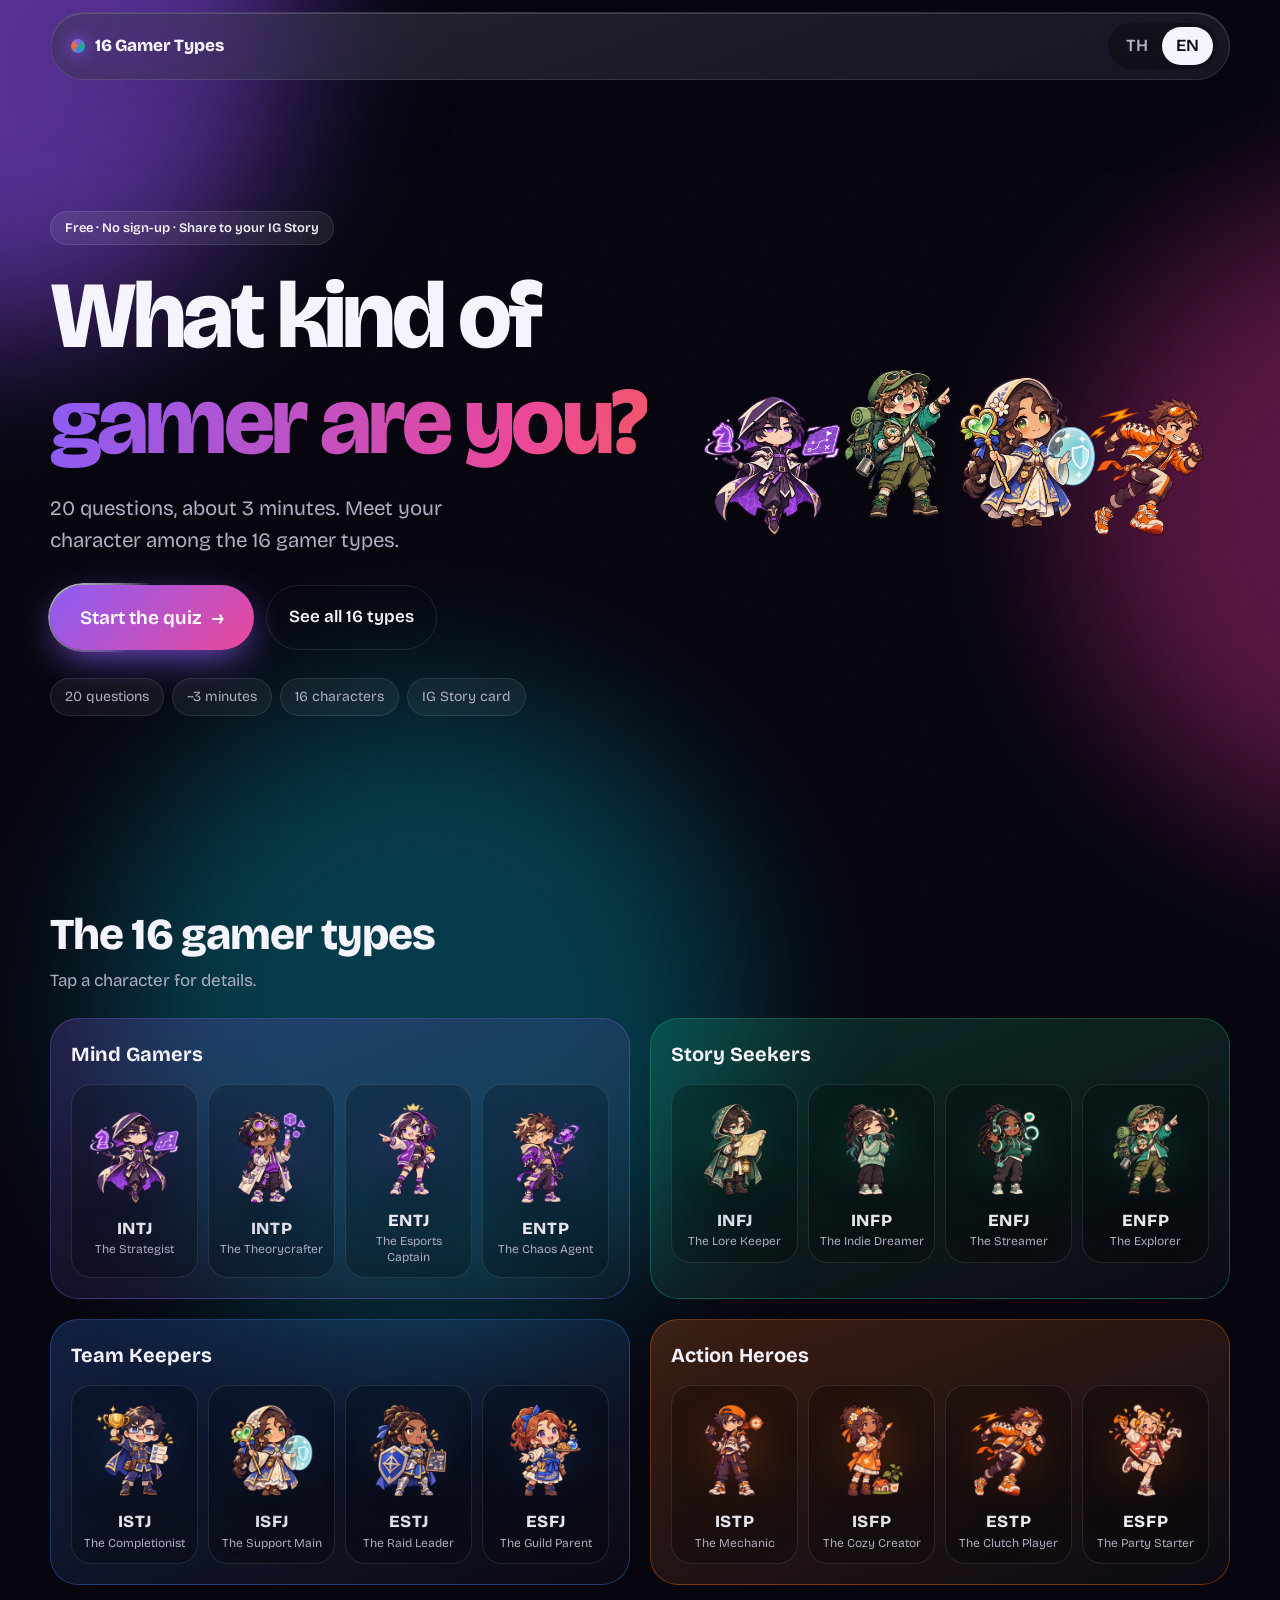
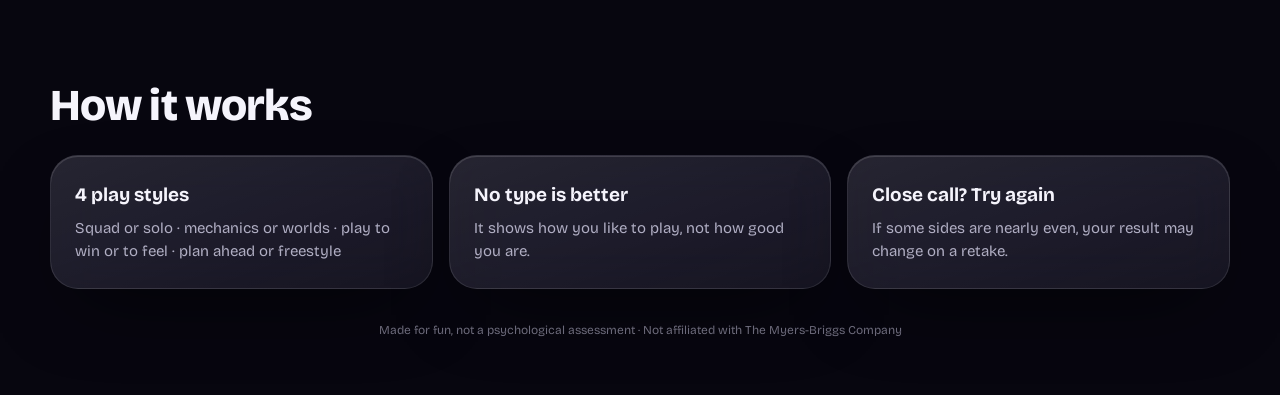
==== app/index.html @ bfa3c7ce "Hide technical text from visitors - Remove the "theory behind it" section (Jungian functions) from t" ====
<!doctype html>
<html lang="th">
<head>
  <meta charset="utf-8">
  <meta name="viewport" content="width=device-width, initial-scale=1, viewport-fit=cover">
  <title>16 Gamer Types · คุณเป็นเกมเมอร์สายไหน?</title>
  <meta name="description" content="แบบทดสอบเกมเมอร์ 16 สาย ตอบ 20 ข้อ เจอตัวละคร chibi ประจำตัว แชร์ลง IG Story ได้ทันที | 16 gamer types quiz with a shareable IG Story card.">
  <meta property="og:title" content="16 Gamer Types · คุณเป็นเกมเมอร์สายไหน?">
  <meta property="og:description" content="ตอบ 20 ข้อ เจอตัวละครประจำตัวคุณจากเกมเมอร์ 16 สาย">
  <meta property="og:type" content="website">
  <meta name="theme-color" content="#07060f">
  <meta name="color-scheme" content="dark">
  <link rel="preconnect" href="https://fonts.googleapis.com">
  <link rel="preconnect" href="https://fonts.gstatic.com" crossorigin>
  <link href="https://fonts.googleapis.com/css2?family=Anuphan:wght@300..700&family=Bricolage+Grotesque:opsz,wght@12..96,400..800&display=swap" rel="stylesheet">
  <link rel="stylesheet" href="styles.css">
</head>
<body>
  <div class="aurora" aria-hidden="true"><i></i><i></i><i></i></div>
  <div class="grain" aria-hidden="true"></div>

  <header class="nav glass">
    <a class="brand" href="./" id="homeLink"><span class="brand-dot"></span>16 Gamer Types</a>
    <div class="seg" role="group" aria-label="Language">
      <button data-lang="th">TH</button><button data-lang="en">EN</button>
    </div>
  </header>

  <main>
    <!-- ============ HOME ============ -->
    <section id="home" class="view">
      <div class="friend glass" id="friendBox" hidden></div>

      <div class="hero">
        <div class="hero-text">
          <span class="pill" data-t="badge"></span>
          <h1 data-th="heroTitle"></h1>
          <p class="lead" data-t="heroSub"></p>
          <div class="cta">
            <button class="btn primary xl" id="startBtn"><span data-t="start"></span><span class="arrow">→</span></button>
            <a class="btn ghost" href="#gallery" data-t="seeAll"></a>
          </div>
          <ul class="chips" id="heroChips"></ul>
        </div>
        <div class="hero-art" id="heroArt"></div>
      </div>

      <section class="block" id="gallery">
        <h2 data-t="galleryTitle"></h2>
        <p class="muted" data-t="gallerySub"></p>
        <div class="groups" id="groups"></div>
      </section>

      <section class="block">
        <h2 data-t="aboutTitle"></h2>
        <div class="bento about" id="about"></div>
        <p class="fine" data-t="notAffiliated"></p>
      </section>
    </section>

    <!-- ============ QUIZ ============ -->
    <section id="quiz" class="view" hidden>
      <div class="quiz-top">
        <button class="icon-btn" id="quitBtn" aria-label="Quit">✕</button>
        <div class="progress" aria-hidden="true"><span id="progressBar"></span></div>
        <span class="qcount" id="qCount"></span>
      </div>
      <div class="qcard glass" id="qCard">
        <h2 class="qtext" id="qText"></h2>
        <button class="stmt a" id="stmtA"></button>
        <div class="scale" role="radiogroup" id="scale">
          <button class="dot a2" data-v="2"></button>
          <button class="dot a1" data-v="1"></button>
          <button class="dot b1" data-v="-1"></button>
          <button class="dot b2" data-v="-2"></button>
        </div>
        <button class="stmt b" id="stmtB"></button>
        <p class="hint" data-t="pickHint"></p>
      </div>
      <button class="link" id="backBtn" data-t="back"></button>
    </section>

    <!-- ============ RESULT ============ -->
    <section id="result" class="view" hidden>
      <div class="bento result">
        <article class="tile r-hero glass">
          <div class="tilt" id="rArt"></div>
          <div class="r-id">
            <span class="eyebrow" data-t="youAre"></span>
            <div class="code" id="rCode"></div>
            <h1 class="r-name" id="rName"></h1>
            <p class="r-tag" id="rTag"></p>
            <span class="pill group-pill" id="rGroup"></span>
          </div>
        </article>

        <article class="tile r-axes glass">
          <h3 data-t="axesTitle"></h3>
          <div id="rAxes"></div>
          <p class="note" id="rBorderNote" hidden data-t="borderlineNote"></p>
        </article>

        <article class="tile r-card glass">
          <h3 data-t="storyCard"></h3>
          <img id="cardImg" class="story" alt="">
          <div class="actions">
            <button class="btn primary" id="shareBtn" data-t="share"></button>
            <button class="btn" id="saveBtn" data-t="save"></button>
            <button class="btn" id="copyBtn" data-t="copy"></button>
          </div>
          <p class="note" id="hint" hidden data-t="longPress"></p>
        </article>

        <article class="tile r-desc glass">
          <p class="desc" id="rDesc"></p>
          <h3 data-t="strengths"></h3>
          <ul class="chips" id="rStrengths"></ul>
          <h3 data-t="genres"></h3>
          <ul class="chips" id="rGenres"></ul>
        </article>

        <article class="tile r-duo glass" id="rDuoTile">
          <h3 data-t="duo"></h3>
          <div class="duo-row" id="rDuo"></div>
          <p class="note" id="rTagFriend"></p>
        </article>

        <article class="tile r-gear glass" id="gearBox" hidden>
          <h3 data-t="gear"></h3>
          <ul id="gearList"></ul>
        </article>
      </div>
      <a class="sponsor" id="sponsorBox" hidden target="_blank" rel="sponsored noopener"></a>
      <div class="cta center">
        <button class="btn primary xl" id="retryBtn" data-t="retry"></button>
      </div>
      <p class="fine" data-t="notAffiliated"></p>
    </section>
  </main>

  <dialog id="typeDialog" class="glass">
    <button class="icon-btn close" id="dlgClose" aria-label="Close">✕</button>
    <div id="dlgBody"></div>
  </dialog>

  <script src="data.js"></script>
  <script src="main.js"></script>
</body>
</html>
---- app/styles.css ----
/* ===== 16 Gamer Types · 2027 UI ===== */
@property --spin { syntax: "<angle>"; inherits: false; initial-value: 0deg; }

:root {
  --bg: #07060f;
  --ink: oklch(97% 0.01 290);
  --muted: oklch(76% 0.03 290);
  --line: oklch(100% 0 0 / 0.1);
  --glass: oklch(22% 0.03 290 / 0.55);
  --glass-hi: oklch(100% 0 0 / 0.14);
  --c: #8B5CF6;                         /* current type color, set per page */
  --c2: color-mix(in oklch, var(--c), white 35%);
  --nt: #8B5CF6; --nf: #10B981; --sj: #3B82F6; --sp: #F97316;
  --r: 28px;
  --font: "Bricolage Grotesque", "Anuphan", system-ui, sans-serif;
  --font-th: "Anuphan", "Bricolage Grotesque", system-ui, sans-serif;
  --ease: cubic-bezier(.2, .8, .2, 1);
}
html[lang="th"] { --font: var(--font-th); }
* { box-sizing: border-box; }
[hidden] { display: none !important; }
html { scroll-behavior: smooth; }
body {
  margin: 0; min-height: 100dvh; background: var(--bg); color: var(--ink);
  font-family: var(--font); font-size: 17px; line-height: 1.55;
  -webkit-font-smoothing: antialiased; overflow-x: hidden;
}
img { max-width: 100%; display: block; }
button { font: inherit; color: inherit; }
h1, h2, h3 { line-height: 1.12; margin: 0; letter-spacing: -0.02em; }
h2 { font-size: clamp(28px, 4vw, 44px); font-weight: 800; }
h3 { font-size: 14px; font-weight: 600; color: var(--muted); text-transform: uppercase; letter-spacing: .08em; margin: 0 0 12px; }
html[lang="th"] h3 { text-transform: none; letter-spacing: 0; font-size: 15px; }
.muted { color: var(--muted); margin: 8px 0 24px; }
.fine { color: var(--muted); opacity: .6; font-size: 12px; text-align: center; margin: 32px 0 8px; }

/* ---- Background: aurora + grain ---- */
.aurora { position: fixed; inset: -20%; z-index: -2; filter: blur(80px) saturate(140%); opacity: .55; pointer-events: none; }
.aurora i { position: absolute; width: 50vmax; height: 50vmax; border-radius: 50%; animation: drift 26s var(--ease) infinite alternate; }
.aurora i:nth-child(1) { background: var(--c); top: -10%; left: -5%; transition: background 1s; }
.aurora i:nth-child(2) { background: #ec4899; top: 30%; right: -10%; animation-duration: 32s; opacity: .6; }
.aurora i:nth-child(3) { background: #22d3ee; bottom: -20%; left: 20%; animation-duration: 38s; opacity: .45; }
@keyframes drift { to { transform: translate(8vmax, 6vmax) scale(1.15); } }
.grain { position: fixed; inset: 0; z-index: -1; pointer-events: none; opacity: .07; mix-blend-mode: overlay;
  background-image: url("data:image/svg+xml,%3Csvg xmlns='http://www.w3.org/2000/svg' width='160' height='160'%3E%3Cfilter id='n'%3E%3CfeTurbulence baseFrequency='.9' numOctaves='3'/%3E%3C/filter%3E%3Crect width='100%25' height='100%25' filter='url(%23n)'/%3E%3C/svg%3E"); }

/* ---- Glass ---- */
.glass {
  background: linear-gradient(160deg, oklch(100% 0 0 / .09), oklch(100% 0 0 / .02)) , var(--glass);
  backdrop-filter: blur(24px) saturate(160%); -webkit-backdrop-filter: blur(24px) saturate(160%);
  border: 1px solid var(--line);
  box-shadow: inset 0 1px 0 var(--glass-hi), 0 30px 80px -30px oklch(0% 0 0 / .7);
  border-radius: var(--r);
}

/* ---- Nav ---- */
.nav { position: sticky; top: 12px; z-index: 20; margin: 12px auto 0; width: min(1180px, calc(100% - 24px));
  display: flex; align-items: center; justify-content: space-between; padding: 10px 12px 10px 20px; border-radius: 999px; }
.brand { color: var(--ink); text-decoration: none; font-weight: 800; letter-spacing: -.01em; display: flex; align-items: center; gap: 10px; font-family: "Bricolage Grotesque", var(--font); }
.brand-dot { width: 14px; height: 14px; border-radius: 50%; background: conic-gradient(var(--nt), var(--nf), var(--sj), var(--sp), var(--nt)); box-shadow: 0 0 16px var(--c); }
.seg { display: flex; padding: 4px; border-radius: 999px; background: oklch(0% 0 0 / .3); }
.seg button { border: 0; background: none; padding: 6px 14px; border-radius: 999px; cursor: pointer; font-weight: 600; color: var(--muted); transition: .25s var(--ease); }
.seg button.on { background: var(--ink); color: #0b0a14; }

main { width: min(1180px, calc(100% - 32px)); margin: 0 auto; padding: 32px 0 calc(48px + env(safe-area-inset-bottom)); }

/* ---- Buttons ---- */
.btn { display: inline-flex; align-items: center; justify-content: center; gap: 10px; border: 1px solid var(--line); background: oklch(100% 0 0 / .06);
  padding: 14px 22px; border-radius: 999px; font-weight: 600; cursor: pointer; text-decoration: none; color: var(--ink);
  transition: transform .2s var(--ease), background .2s, box-shadow .3s; -webkit-tap-highlight-color: transparent; }
.btn:hover { background: oklch(100% 0 0 / .12); }
.btn:active { transform: scale(.96); }
.btn.primary { position: relative; border: 0; color: #fff; isolation: isolate;
  background: linear-gradient(135deg, var(--c), #ec4899); box-shadow: 0 12px 40px -10px var(--c); }
.btn.primary::before { content: ""; position: absolute; inset: -2px; border-radius: inherit; z-index: -1; padding: 2px;
  background: conic-gradient(from var(--spin), transparent 60%, #fff 80%, transparent); animation: spin 3s linear infinite;
  -webkit-mask: linear-gradient(#000 0 0) content-box, linear-gradient(#000 0 0); -webkit-mask-composite: xor; mask-composite: exclude; opacity: .7; }
@keyframes spin { to { --spin: 360deg; } }
.btn.xl { padding: 18px 30px; font-size: 19px; }
.btn.ghost { background: none; }
.arrow { transition: transform .3s var(--ease); }
.btn:hover .arrow { transform: translateX(4px); }
.icon-btn { width: 44px; height: 44px; border-radius: 50%; border: 1px solid var(--line); background: oklch(100% 0 0 / .06); cursor: pointer; flex: none; }
.link { display: block; margin: 16px auto 0; background: none; border: 0; color: var(--muted); cursor: pointer; padding: 8px 16px; }
.link[disabled] { visibility: hidden; }
.cta { display: flex; flex-wrap: wrap; gap: 12px; margin-top: 28px; }
.cta.center { justify-content: center; margin-top: 32px; }

.pill { display: inline-flex; align-items: center; gap: 8px; padding: 6px 14px; border-radius: 999px; font-size: 13px; font-weight: 600;
  background: oklch(100% 0 0 / .08); border: 1px solid var(--line); }
.chips { list-style: none; padding: 0; margin: 0; display: flex; flex-wrap: wrap; gap: 8px; }
.chips li { padding: 7px 14px; border-radius: 999px; font-size: 14px; background: color-mix(in oklch, var(--c), transparent 80%); border: 1px solid color-mix(in oklch, var(--c), transparent 60%); }
.hero .chips { margin-top: 28px; }
.hero .chips li { background: oklch(100% 0 0 / .05); border-color: var(--line); color: var(--muted); }

/* ---- Chibi (art with emoji fallback) ---- */
.chibi { position: relative; display: grid; place-items: center; aspect-ratio: 1; }
.chibi img { width: 100%; height: 100%; object-fit: contain; filter: drop-shadow(0 18px 24px oklch(0% 0 0 / .45)); }
.chibi .emoji { display: none; font-size: 52cqi; line-height: 1; filter: drop-shadow(0 10px 20px oklch(0% 0 0 / .4)); }
.chibi { container-type: inline-size; }
.chibi.noart img { display: none; }
.chibi.noart .emoji { display: block; }
.chibi::before { content: ""; position: absolute; inset: 18%; border-radius: 50%; background: radial-gradient(var(--tc, var(--c)), transparent 70%); opacity: .55; filter: blur(20px); z-index: -1; }

/* ---- Home hero ---- */
.hero { display: grid; grid-template-columns: 1.1fr 1fr; gap: 40px; align-items: center; min-height: min(78dvh, 760px); }
.hero h1 { font-size: clamp(44px, 7.4vw, 96px); font-weight: 800; letter-spacing: -.04em; margin-top: 18px; }
html[lang="th"] .hero h1 { line-height: 1.25; letter-spacing: -.01em; font-size: clamp(40px, 5.6vw, 76px); }
.hero h1 em { font-style: normal; display: block; background: linear-gradient(100deg, var(--nt), #ec4899 40%, var(--sp) 70%, var(--nf)); background-size: 200% 100%;
  -webkit-background-clip: text; background-clip: text; color: transparent; animation: shine 8s linear infinite; }
@keyframes shine { to { background-position: -200% 0; } }
.lead { font-size: clamp(17px, 1.6vw, 21px); color: var(--muted); max-width: 34ch; margin: 18px 0 0; }
.hero-art { position: relative; aspect-ratio: 1; }
.hero-art .full { width: 100%; height: 100%; object-fit: contain; }
.orbit { position: absolute; width: 46%; animation: float 6s ease-in-out infinite; }
.orbit:nth-child(1) { top: 0; left: 4%; }
.orbit:nth-child(2) { top: 6%; right: 0; animation-delay: -1.5s; }
.orbit:nth-child(3) { bottom: 4%; left: 0; animation-delay: -3s; }
.orbit:nth-child(4) { bottom: 0; right: 6%; animation-delay: -4.5s; }
@keyframes float { 50% { transform: translateY(-14px) rotate(-2deg); } }

.friend { padding: 16px 20px; margin-bottom: 16px; border-color: var(--c); display: flex; gap: 14px; align-items: center; }
.friend .chibi { width: 64px; }

/* ---- Gallery ---- */
.block { margin-top: 96px; }
.groups { display: grid; gap: 20px; grid-template-columns: repeat(2, 1fr); }
.group { padding: 20px; border-radius: var(--r); background: linear-gradient(160deg, color-mix(in oklch, var(--tc), transparent 78%), oklch(100% 0 0 / .02)); border: 1px solid color-mix(in oklch, var(--tc), transparent 65%); }
.group-head { display: flex; align-items: baseline; justify-content: space-between; margin-bottom: 14px; }
.group-head b { font-size: 20px; }
.tiles { display: grid; grid-template-columns: repeat(4, 1fr); gap: 10px; }
.type-tile { border: 1px solid var(--line); background: oklch(0% 0 0 / .22); border-radius: 20px; padding: 10px 8px 12px; cursor: pointer; text-align: center;
  transition: transform .35s var(--ease), background .3s, border-color .3s; }
.type-tile:hover { transform: translateY(-6px) rotate(-1deg); background: color-mix(in oklch, var(--tc), transparent 80%); border-color: var(--tc); }
.type-tile .chibi { width: 100%; }
.type-tile .t-code { font-weight: 800; font-family: "Bricolage Grotesque"; letter-spacing: .04em; display: block; margin-top: 4px; }
.type-tile .t-name { font-size: 12px; color: var(--muted); display: block; line-height: 1.3; }

/* ---- Bento ---- */
.bento { display: grid; gap: 16px; }
.about { grid-template-columns: repeat(3, 1fr); margin-top: 24px; }
.about .tile { padding: 24px; }
.about b { display: block; font-size: 19px; margin-bottom: 8px; }
.about p { margin: 0; color: var(--muted); font-size: 15px; }
.tile { padding: 24px; }

/* ---- Quiz ---- */
#quiz { max-width: 640px; margin: 0 auto; }
.quiz-top { display: flex; align-items: center; gap: 14px; margin-bottom: 20px; }
.progress { flex: 1; height: 8px; border-radius: 99px; background: oklch(100% 0 0 / .1); overflow: hidden; }
.progress span { display: block; height: 100%; width: 0; border-radius: inherit; background: linear-gradient(90deg, #22d3ee, var(--c), #ec4899); transition: width .5s var(--ease); }
.qcount { font-variant-numeric: tabular-nums; color: var(--muted); font-size: 14px; min-width: 64px; text-align: right; }
.qcard { padding: clamp(20px, 4vw, 36px); display: flex; flex-direction: column; gap: 16px; }
.qcard.next { animation: qNext .35s var(--ease); }
@keyframes qNext { from { opacity: 0; transform: translateX(24px); } }
.qtext { font-size: clamp(24px, 3.6vw, 34px); font-weight: 700; min-height: 2.3em; }
.stmt { text-align: left; padding: 20px 22px; border-radius: 22px; cursor: pointer; font-size: 18px; font-weight: 600; min-height: 76px;
  border: 1.5px solid var(--line); background: oklch(100% 0 0 / .04); transition: .25s var(--ease); }
.stmt.a { --s: #22d3ee; } .stmt.b { --s: #ec4899; }
.stmt::before { content: ""; display: inline-block; width: 10px; height: 10px; border-radius: 50%; background: var(--s); margin-right: 12px; box-shadow: 0 0 12px var(--s); vertical-align: middle; }
.stmt:hover, .stmt.sel { border-color: var(--s); background: color-mix(in oklch, var(--s), transparent 85%); transform: scale(1.01); }
.scale { display: flex; justify-content: center; align-items: center; gap: clamp(14px, 4vw, 28px); padding: 4px 0; }
.dot { border-radius: 50%; cursor: pointer; background: none; border: 2px solid; transition: .2s var(--ease); }
.dot.a2, .dot.b2 { width: 52px; height: 52px; } .dot.a1, .dot.b1 { width: 38px; height: 38px; }
.dot.a2, .dot.a1 { border-color: #22d3ee; } .dot.b2, .dot.b1 { border-color: #ec4899; }
.dot:hover { transform: scale(1.12); }
.dot.sel.a2, .dot.sel.a1 { background: #22d3ee; } .dot.sel.b2, .dot.sel.b1 { background: #ec4899; }
.hint { text-align: center; font-size: 13px; color: var(--muted); margin: 0; }

/* ---- Result ---- */
.result { grid-template-columns: repeat(6, 1fr); }
.r-hero { grid-column: span 4; display: grid; grid-template-columns: 1fr 1.1fr; gap: 12px; align-items: center; overflow: hidden; position: relative;
  background: radial-gradient(120% 120% at 20% 10%, color-mix(in oklch, var(--c), transparent 55%), transparent 60%), var(--glass); }
.r-axes { grid-column: span 2; }
.r-card { grid-column: span 2; grid-row: span 2; }
.r-desc { grid-column: span 4; }
.r-duo { grid-column: span 4; }
.r-gear { grid-column: span 6; }
.tilt { transform-style: preserve-3d; transform: perspective(900px) rotateX(var(--rx, 0deg)) rotateY(var(--ry, 0deg)); transition: transform .4s var(--ease); }
.tilt .chibi { width: 100%; animation: float 6s ease-in-out infinite; }
.eyebrow { color: var(--muted); font-size: 15px; }
.code { font-family: "Bricolage Grotesque", sans-serif; font-size: clamp(64px, 10vw, 128px); font-weight: 800; letter-spacing: -.03em; line-height: .95;
  background: linear-gradient(180deg, #fff, var(--c2)); -webkit-background-clip: text; background-clip: text; color: transparent; view-transition-name: code; }
.r-name { font-size: clamp(28px, 3.6vw, 44px); font-weight: 800; margin-top: 6px; }
.r-tag { color: var(--muted); font-size: 18px; margin: 10px 0 16px; }
.group-pill { background: color-mix(in oklch, var(--c), transparent 75%); border-color: var(--c); }
.axis { margin-bottom: 16px; }
.axis-top { display: flex; justify-content: space-between; font-size: 14px; font-weight: 600; margin-bottom: 6px; }
.axis-top .off { color: var(--muted); font-weight: 400; }
.bar { position: relative; height: 12px; border-radius: 99px; background: oklch(100% 0 0 / .1); overflow: hidden; }
.bar span { position: absolute; top: 0; bottom: 0; border-radius: inherit; background: linear-gradient(90deg, var(--c), var(--c2)); width: 0; transition: width 1.1s var(--ease) .2s; }
.bar.right span { right: 0; background: linear-gradient(270deg, var(--c), var(--c2)); }
.axis-pct { font-variant-numeric: tabular-nums; }
.tag-border { font-size: 11px; padding: 2px 8px; border-radius: 99px; background: #fbbf24; color: #111; margin-left: 6px; font-weight: 700; }
.note { color: var(--muted); font-size: 13px; margin: 8px 0 0; }
.story { width: 100%; aspect-ratio: 9/16; object-fit: cover; border-radius: 18px; background: oklch(0% 0 0 / .3); box-shadow: 0 20px 50px -20px #000; }
.actions { display: grid; grid-template-columns: 1fr 1fr; gap: 8px; margin-top: 14px; }
.actions .primary { grid-column: 1 / -1; }
.desc { font-size: 19px; margin: 0 0 20px; }
.r-desc h3 { margin-top: 20px; }
.duo-row { display: flex; align-items: center; gap: 14px; cursor: pointer; }
.duo-row .chibi { width: 96px; flex: none; }
.duo-row b { font-family: "Bricolage Grotesque"; font-size: 24px; display: block; }
.r-gear ul { margin: 0; padding-left: 20px; }
.r-gear a, .sponsor { color: var(--c2); }
.sponsor { display: block; text-align: center; margin-top: 20px; }

/* ---- Dialog ---- */
dialog { width: min(560px, calc(100% - 24px)); max-height: 90dvh; padding: 28px; color: var(--ink); overflow: auto; border-radius: var(--r); }
dialog::backdrop { background: oklch(0% 0 0 / .6); backdrop-filter: blur(6px); }
dialog[open] { animation: pop .4s var(--ease); }
@keyframes pop { from { opacity: 0; transform: translateY(20px) scale(.96); } }
.close { position: absolute; top: 14px; right: 14px; }
.dlg-head { display: flex; gap: 16px; align-items: center; }
.dlg-head .chibi { width: 150px; flex: none; }
.dlg-head .code { font-size: 56px; }
.dlg-head h2 { font-size: 26px; }
dialog p { color: var(--muted); }

/* ---- Motion ---- */
.view { animation: viewIn .5s var(--ease); }
@keyframes viewIn { from { opacity: 0; transform: translateY(16px); } }
::view-transition-old(root), ::view-transition-new(root) { animation-duration: .35s; }
@supports (animation-timeline: view()) {
  .reveal { animation: reveal linear both; animation-timeline: view(); animation-range: entry 0% cover 25%; }
  @keyframes reveal { from { opacity: 0; transform: translateY(40px) scale(.97); } }
}
@media (prefers-reduced-motion: reduce) {
  *, *::before, *::after { animation: none !important; transition: none !important; }
}

/* ---- Responsive ---- */
@media (max-width: 960px) {
  .hero { grid-template-columns: 1fr; min-height: 0; gap: 8px; }
  .hero-art { order: -1; width: min(420px, 90%); margin: 0 auto; }
  .groups { grid-template-columns: 1fr; }
  .about { grid-template-columns: 1fr 1fr; }
  .result { grid-template-columns: 1fr 1fr; }
  .r-hero, .r-desc, .r-gear { grid-column: span 2; }
  .r-axes, .r-duo { grid-column: span 2; }
  .r-card { grid-column: span 2; grid-row: auto; }
  .r-card .story { max-width: 360px; margin: 0 auto; }
}
@media (max-width: 600px) {
  body { font-size: 16px; }
  main { width: calc(100% - 24px); padding-top: 20px; }
  .block { margin-top: 64px; }
  .tiles { grid-template-columns: repeat(2, 1fr); }
  .about { grid-template-columns: 1fr; }
  .r-hero { grid-template-columns: 1fr; text-align: center; }
  .r-hero .tilt { width: 70%; margin: 0 auto; }
  .dlg-head { flex-direction: column; text-align: center; }
  .cta .btn { flex: 1; }
}
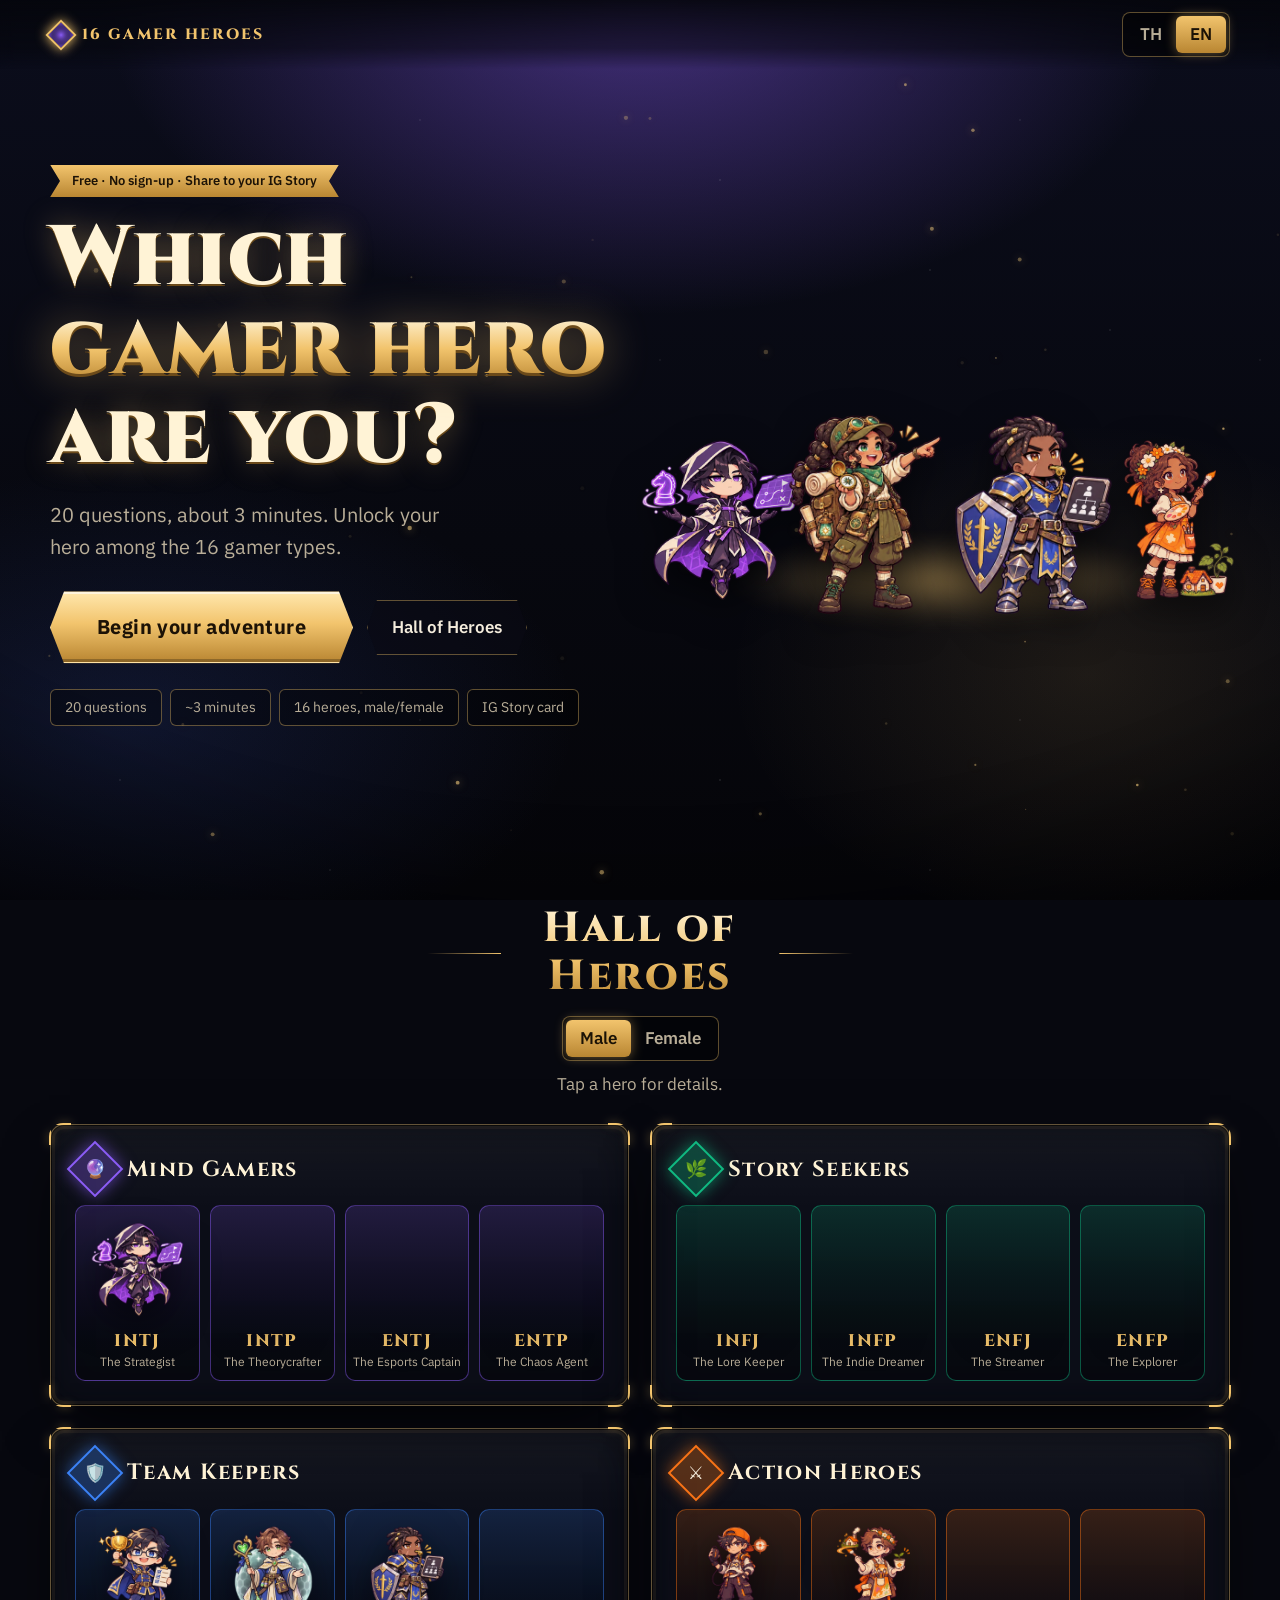
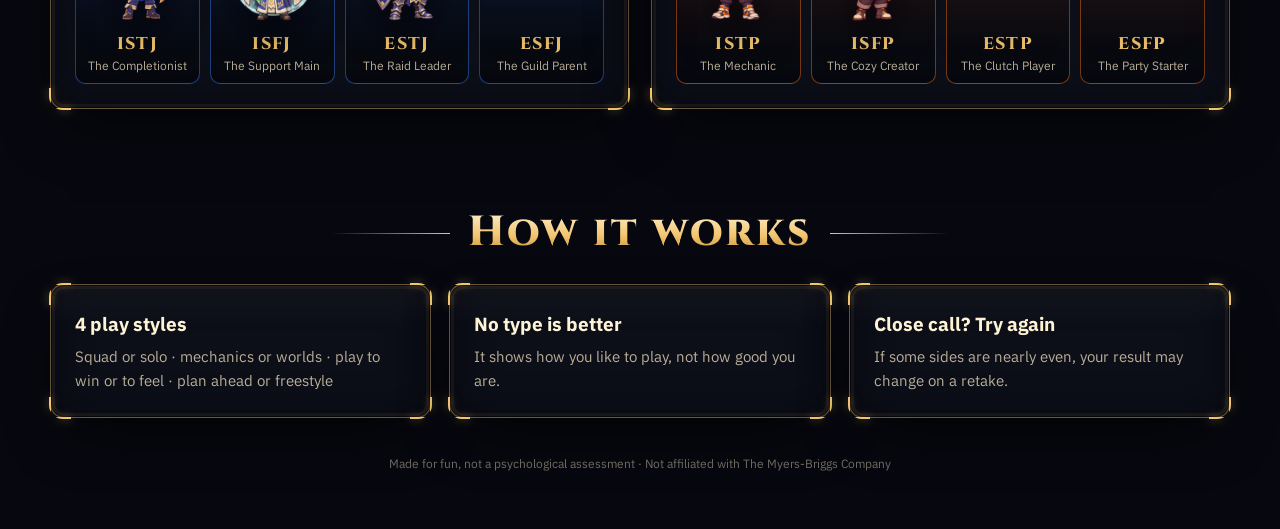
==== commit a343d521: "MMO RPG redesign with male/female chibi heroes - New game-style UI: title screen, choose-your-hero s" ====
--- a/app/index.html
+++ b/app/index.html
@@ -3,142 +3,178 @@
 <head>
   <meta charset="utf-8">
   <meta name="viewport" content="width=device-width, initial-scale=1, viewport-fit=cover">
-  <title>16 Gamer Types · คุณเป็นเกมเมอร์สายไหน?</title>
-  <meta name="description" content="แบบทดสอบเกมเมอร์ 16 สาย ตอบ 20 ข้อ เจอตัวละคร chibi ประจำตัว แชร์ลง IG Story ได้ทันที | 16 gamer types quiz with a shareable IG Story card.">
-  <meta property="og:title" content="16 Gamer Types · คุณเป็นเกมเมอร์สายไหน?">
-  <meta property="og:description" content="ตอบ 20 ข้อ เจอตัวละครประจำตัวคุณจากเกมเมอร์ 16 สาย">
+  <title>16 Gamer Heroes · คุณคือฮีโร่สายไหน?</title>
+  <meta name="description" content="แบบทดสอบเกมเมอร์ 16 สาย ตอบ 20 ข้อ ปลดล็อกฮีโร่ chibi ประจำตัว (ชาย/หญิง) แชร์ลง IG Story ได้ทันที | 16 gamer heroes quiz with a shareable IG Story card.">
+  <meta property="og:title" content="16 Gamer Heroes · คุณคือฮีโร่สายไหน?">
+  <meta property="og:description" content="ตอบ 20 ข้อ ปลดล็อกฮีโร่ประจำตัวคุณจาก 16 สาย">
   <meta property="og:type" content="website">
-  <meta name="theme-color" content="#07060f">
+  <meta name="theme-color" content="#07080f">
   <meta name="color-scheme" content="dark">
   <link rel="preconnect" href="https://fonts.googleapis.com">
   <link rel="preconnect" href="https://fonts.gstatic.com" crossorigin>
-  <link href="https://fonts.googleapis.com/css2?family=Anuphan:wght@300..700&family=Bricolage+Grotesque:opsz,wght@12..96,400..800&display=swap" rel="stylesheet">
+  <link href="https://fonts.googleapis.com/css2?family=Anuphan:wght@300..700&family=Chonburi&family=Cinzel:wght@500..900&display=swap" rel="stylesheet">
   <link rel="stylesheet" href="styles.css">
 </head>
 <body>
-  <div class="aurora" aria-hidden="true"><i></i><i></i><i></i></div>
-  <div class="grain" aria-hidden="true"></div>
+  <div class="sky" aria-hidden="true"></div>
+  <canvas id="embers" aria-hidden="true"></canvas>
+  <div class="vignette" aria-hidden="true"></div>
 
-  <header class="nav glass">
-    <a class="brand" href="./" id="homeLink"><span class="brand-dot"></span>16 Gamer Types</a>
+  <header class="hud">
+    <a class="brand" href="./" id="homeLink"><span class="sigil"></span><span>16 GAMER HEROES</span></a>
     <div class="seg" role="group" aria-label="Language">
       <button data-lang="th">TH</button><button data-lang="en">EN</button>
     </div>
   </header>
 
   <main>
-    <!-- ============ HOME ============ -->
+    <!-- ============ TITLE SCREEN ============ -->
     <section id="home" class="view">
-      <div class="friend glass" id="friendBox" hidden></div>
+      <div class="friend panel" id="friendBox" hidden></div>
 
-      <div class="hero">
-        <div class="hero-text">
-          <span class="pill" data-t="badge"></span>
-          <h1 data-th="heroTitle"></h1>
+      <div class="title-screen">
+        <div class="title-art" id="heroArt"></div>
+        <div class="title-text">
+          <span class="ribbon" data-t="badge"></span>
+          <h1 class="logo" data-th="heroTitle"></h1>
           <p class="lead" data-t="heroSub"></p>
           <div class="cta">
-            <button class="btn primary xl" id="startBtn"><span data-t="start"></span><span class="arrow">→</span></button>
-            <a class="btn ghost" href="#gallery" data-t="seeAll"></a>
+            <button class="btn-game xl" id="startBtn"><span data-t="start"></span></button>
+            <a class="btn-ghost" href="#gallery" data-t="seeAll"></a>
           </div>
           <ul class="chips" id="heroChips"></ul>
         </div>
-        <div class="hero-art" id="heroArt"></div>
       </div>
 
       <section class="block" id="gallery">
-        <h2 data-t="galleryTitle"></h2>
-        <p class="muted" data-t="gallerySub"></p>
-        <div class="groups" id="groups"></div>
+        <div class="section-head">
+          <h2 class="deco" data-t="galleryTitle"></h2>
+          <div class="seg gender-seg" role="group" aria-label="Gender">
+            <button data-gender="m" data-t="male"></button><button data-gender="f" data-t="female"></button>
+          </div>
+        </div>
+        <p class="muted center" data-t="gallerySub"></p>
+        <div class="factions" id="groups"></div>
       </section>
 
       <section class="block">
-        <h2 data-t="aboutTitle"></h2>
-        <div class="bento about" id="about"></div>
+        <h2 class="deco" data-t="aboutTitle"></h2>
+        <div class="about" id="about"></div>
         <p class="fine" data-t="notAffiliated"></p>
       </section>
     </section>
 
-    <!-- ============ QUIZ ============ -->
+    <!-- ============ CHOOSE HERO ============ -->
+    <section id="create" class="view" hidden>
+      <div class="panel create">
+        <h2 class="deco" data-t="createTitle"></h2>
+        <p class="muted center" data-t="createSub"></p>
+        <div class="gender-pick">
+          <button class="pick" data-gender="m"><div class="pick-art" id="pickM"></div><b data-t="male"></b></button>
+          <button class="pick" data-gender="f"><div class="pick-art" id="pickF"></div><b data-t="female"></b></button>
+        </div>
+        <div class="cta center">
+          <button class="btn-game xl" id="goBtn"><span data-t="createGo"></span></button>
+        </div>
+        <button class="link" id="createBack" data-t="back"></button>
+      </div>
+    </section>
+
+    <!-- ============ QUEST ============ -->
     <section id="quiz" class="view" hidden>
-      <div class="quiz-top">
+      <div class="quest-top">
         <button class="icon-btn" id="quitBtn" aria-label="Quit">✕</button>
-        <div class="progress" aria-hidden="true"><span id="progressBar"></span></div>
+        <div class="xp" aria-hidden="true"><span id="progressBar"></span></div>
         <span class="qcount" id="qCount"></span>
       </div>
-      <div class="qcard glass" id="qCard">
+      <div class="panel dialog" id="qCard">
+        <div class="npc">
+          <div class="npc-art" id="npcArt"></div>
+          <span class="npc-name" data-t="guide"></span>
+        </div>
         <h2 class="qtext" id="qText"></h2>
-        <button class="stmt a" id="stmtA"></button>
+        <button class="choice a" id="stmtA"></button>
         <div class="scale" role="radiogroup" id="scale">
-          <button class="dot a2" data-v="2"></button>
-          <button class="dot a1" data-v="1"></button>
-          <button class="dot b1" data-v="-1"></button>
-          <button class="dot b2" data-v="-2"></button>
+          <button class="gem a2" data-v="2"></button>
+          <button class="gem a1" data-v="1"></button>
+          <button class="gem b1" data-v="-1"></button>
+          <button class="gem b2" data-v="-2"></button>
         </div>
-        <button class="stmt b" id="stmtB"></button>
+        <button class="choice b" id="stmtB"></button>
         <p class="hint" data-t="pickHint"></p>
       </div>
       <button class="link" id="backBtn" data-t="back"></button>
     </section>
 
-    <!-- ============ RESULT ============ -->
+    <!-- ============ CLASS REVEAL ============ -->
     <section id="result" class="view" hidden>
-      <div class="bento result">
-        <article class="tile r-hero glass">
-          <div class="tilt" id="rArt"></div>
+      <div class="unlock" id="unlockBanner"><span data-t="unlocked"></span></div>
+
+      <div class="reveal-grid">
+        <article class="panel r-hero">
+          <div class="altar">
+            <div class="rune" aria-hidden="true"></div>
+            <div class="tilt" id="rArt"></div>
+          </div>
           <div class="r-id">
             <span class="eyebrow" data-t="youAre"></span>
             <div class="code" id="rCode"></div>
             <h1 class="r-name" id="rName"></h1>
             <p class="r-tag" id="rTag"></p>
-            <span class="pill group-pill" id="rGroup"></span>
+            <div class="r-meta">
+              <span class="faction" id="rGroup"></span>
+              <div class="seg gender-seg small" role="group" aria-label="Gender">
+                <button data-gender="m" data-t="male"></button><button data-gender="f" data-t="female"></button>
+              </div>
+            </div>
           </div>
         </article>
 
-        <article class="tile r-axes glass">
+        <article class="panel r-stats">
           <h3 data-t="axesTitle"></h3>
           <div id="rAxes"></div>
           <p class="note" id="rBorderNote" hidden data-t="borderlineNote"></p>
         </article>
 
-        <article class="tile r-card glass">
+        <article class="panel r-card">
           <h3 data-t="storyCard"></h3>
           <img id="cardImg" class="story" alt="">
           <div class="actions">
-            <button class="btn primary" id="shareBtn" data-t="share"></button>
-            <button class="btn" id="saveBtn" data-t="save"></button>
-            <button class="btn" id="copyBtn" data-t="copy"></button>
+            <button class="btn-game" id="shareBtn"><span data-t="share"></span></button>
+            <button class="btn-ghost" id="saveBtn" data-t="save"></button>
+            <button class="btn-ghost" id="copyBtn" data-t="copy"></button>
           </div>
           <p class="note" id="hint" hidden data-t="longPress"></p>
         </article>
 
-        <article class="tile r-desc glass">
+        <article class="panel r-desc">
           <p class="desc" id="rDesc"></p>
           <h3 data-t="strengths"></h3>
-          <ul class="chips" id="rStrengths"></ul>
+          <ul class="skills" id="rStrengths"></ul>
           <h3 data-t="genres"></h3>
           <ul class="chips" id="rGenres"></ul>
         </article>
 
-        <article class="tile r-duo glass" id="rDuoTile">
+        <article class="panel r-duo">
           <h3 data-t="duo"></h3>
           <div class="duo-row" id="rDuo"></div>
           <p class="note" id="rTagFriend"></p>
         </article>
 
-        <article class="tile r-gear glass" id="gearBox" hidden>
+        <article class="panel r-gear" id="gearBox" hidden>
           <h3 data-t="gear"></h3>
           <ul id="gearList"></ul>
         </article>
       </div>
       <a class="sponsor" id="sponsorBox" hidden target="_blank" rel="sponsored noopener"></a>
       <div class="cta center">
-        <button class="btn primary xl" id="retryBtn" data-t="retry"></button>
+        <button class="btn-game xl" id="retryBtn"><span data-t="retry"></span></button>
       </div>
       <p class="fine" data-t="notAffiliated"></p>
     </section>
   </main>
 
-  <dialog id="typeDialog" class="glass">
+  <dialog id="typeDialog" class="panel">
     <button class="icon-btn close" id="dlgClose" aria-label="Close">✕</button>
     <div id="dlgBody"></div>
   </dialog>
--- a/app/styles.css
+++ b/app/styles.css
@@ -1,254 +1,340 @@
-/* ===== 16 Gamer Types · 2027 UI ===== */
+/* ===== 16 Gamer Heroes · MMO RPG UI (2027) ===== */
 @property --spin { syntax: "<angle>"; inherits: false; initial-value: 0deg; }
 
 :root {
-  --bg: #07060f;
-  --ink: oklch(97% 0.01 290);
-  --muted: oklch(76% 0.03 290);
-  --line: oklch(100% 0 0 / 0.1);
-  --glass: oklch(22% 0.03 290 / 0.55);
-  --glass-hi: oklch(100% 0 0 / 0.14);
-  --c: #8B5CF6;                         /* current type color, set per page */
-  --c2: color-mix(in oklch, var(--c), white 35%);
-  --nt: #8B5CF6; --nf: #10B981; --sj: #3B82F6; --sp: #F97316;
-  --r: 28px;
-  --font: "Bricolage Grotesque", "Anuphan", system-ui, sans-serif;
-  --font-th: "Anuphan", "Bricolage Grotesque", system-ui, sans-serif;
+  --bg: #07080f;
+  --ink: #f4ecdc;
+  --muted: #b9ae98;
+  --gold: #f2c46d;
+  --gold-2: #b98632;
+  --gold-3: #6b4a1a;
+  --panel: rgba(14, 16, 28, .82);
+  --panel-2: rgba(26, 24, 40, .9);
+  --line: rgba(242, 196, 109, .38);
+  --c: #8B5CF6;                       /* faction color of the current hero */
+  --c2: color-mix(in oklch, var(--c), white 40%);
+  --r: 14px;
+  --display: "Cinzel", "Chonburi", serif;
+  --display-th: "Chonburi", "Cinzel", serif;
+  --font: "Anuphan", system-ui, sans-serif;
   --ease: cubic-bezier(.2, .8, .2, 1);
 }
-html[lang="th"] { --font: var(--font-th); }
 * { box-sizing: border-box; }
 [hidden] { display: none !important; }
 html { scroll-behavior: smooth; }
 body {
-  margin: 0; min-height: 100dvh; background: var(--bg); color: var(--ink);
-  font-family: var(--font); font-size: 17px; line-height: 1.55;
-  -webkit-font-smoothing: antialiased; overflow-x: hidden;
+  margin: 0; min-height: 100dvh; color: var(--ink); background: var(--bg);
+  font-family: var(--font); font-size: 17px; line-height: 1.6; overflow-x: hidden;
+  -webkit-font-smoothing: antialiased;
 }
 img { max-width: 100%; display: block; }
 button { font: inherit; color: inherit; }
-h1, h2, h3 { line-height: 1.12; margin: 0; letter-spacing: -0.02em; }
-h2 { font-size: clamp(28px, 4vw, 44px); font-weight: 800; }
-h3 { font-size: 14px; font-weight: 600; color: var(--muted); text-transform: uppercase; letter-spacing: .08em; margin: 0 0 12px; }
-html[lang="th"] h3 { text-transform: none; letter-spacing: 0; font-size: 15px; }
-.muted { color: var(--muted); margin: 8px 0 24px; }
-.fine { color: var(--muted); opacity: .6; font-size: 12px; text-align: center; margin: 32px 0 8px; }
-
-/* ---- Background: aurora + grain ---- */
-.aurora { position: fixed; inset: -20%; z-index: -2; filter: blur(80px) saturate(140%); opacity: .55; pointer-events: none; }
-.aurora i { position: absolute; width: 50vmax; height: 50vmax; border-radius: 50%; animation: drift 26s var(--ease) infinite alternate; }
-.aurora i:nth-child(1) { background: var(--c); top: -10%; left: -5%; transition: background 1s; }
-.aurora i:nth-child(2) { background: #ec4899; top: 30%; right: -10%; animation-duration: 32s; opacity: .6; }
-.aurora i:nth-child(3) { background: #22d3ee; bottom: -20%; left: 20%; animation-duration: 38s; opacity: .45; }
-@keyframes drift { to { transform: translate(8vmax, 6vmax) scale(1.15); } }
-.grain { position: fixed; inset: 0; z-index: -1; pointer-events: none; opacity: .07; mix-blend-mode: overlay;
-  background-image: url("data:image/svg+xml,%3Csvg xmlns='http://www.w3.org/2000/svg' width='160' height='160'%3E%3Cfilter id='n'%3E%3CfeTurbulence baseFrequency='.9' numOctaves='3'/%3E%3C/filter%3E%3Crect width='100%25' height='100%25' filter='url(%23n)'/%3E%3C/svg%3E"); }
-
-/* ---- Glass ---- */
-.glass {
-  background: linear-gradient(160deg, oklch(100% 0 0 / .09), oklch(100% 0 0 / .02)) , var(--glass);
-  backdrop-filter: blur(24px) saturate(160%); -webkit-backdrop-filter: blur(24px) saturate(160%);
+h1, h2, h3 { margin: 0; line-height: 1.15; }
+.muted { color: var(--muted); }
+.center { text-align: center; }
+.fine { color: var(--muted); opacity: .6; font-size: 12px; text-align: center; margin: 36px 0 8px; }
+
+/* ---------- World: sky, embers, vignette ---------- */
+.sky { position: fixed; inset: 0; z-index: -3;
+  background:
+    radial-gradient(60% 50% at 50% 0%, color-mix(in oklch, var(--c), transparent 55%), transparent 70%),
+    radial-gradient(40% 40% at 85% 75%, rgba(242,196,109,.10), transparent 70%),
+    radial-gradient(50% 40% at 10% 80%, rgba(60,90,200,.18), transparent 70%),
+    linear-gradient(180deg, #0b0d1c 0%, #07080f 60%, #050509 100%);
+  transition: background 1s; }
+.sky::after { content: ""; position: absolute; inset: 0; opacity: .5;
+  background-image: radial-gradient(1px 1px at 20% 30%, #fff8, transparent), radial-gradient(1px 1px at 70% 20%, #fff6, transparent),
+    radial-gradient(1.5px 1.5px at 40% 70%, #fff5, transparent), radial-gradient(1px 1px at 85% 55%, #fff7, transparent),
+    radial-gradient(1px 1px at 10% 60%, #fff5, transparent), radial-gradient(1.5px 1.5px at 55% 45%, #fff4, transparent);
+  background-size: 600px 600px; animation: twinkle 8s ease-in-out infinite alternate; }
+@keyframes twinkle { to { opacity: .15; } }
+#embers { position: fixed; inset: 0; z-index: -2; pointer-events: none; }
+.vignette { position: fixed; inset: 0; z-index: -1; pointer-events: none; background: radial-gradient(120% 90% at 50% 40%, transparent 55%, rgba(0,0,0,.75)); }
+
+/* ---------- Ornate panel (gold frame + corner brackets) ---------- */
+.panel {
+  position: relative; border-radius: var(--r); padding: 24px;
+  background: linear-gradient(180deg, rgba(255,255,255,.04), transparent 30%), var(--panel);
   border: 1px solid var(--line);
-  box-shadow: inset 0 1px 0 var(--glass-hi), 0 30px 80px -30px oklch(0% 0 0 / .7);
-  border-radius: var(--r);
-}
-
-/* ---- Nav ---- */
-.nav { position: sticky; top: 12px; z-index: 20; margin: 12px auto 0; width: min(1180px, calc(100% - 24px));
-  display: flex; align-items: center; justify-content: space-between; padding: 10px 12px 10px 20px; border-radius: 999px; }
-.brand { color: var(--ink); text-decoration: none; font-weight: 800; letter-spacing: -.01em; display: flex; align-items: center; gap: 10px; font-family: "Bricolage Grotesque", var(--font); }
-.brand-dot { width: 14px; height: 14px; border-radius: 50%; background: conic-gradient(var(--nt), var(--nf), var(--sj), var(--sp), var(--nt)); box-shadow: 0 0 16px var(--c); }
-.seg { display: flex; padding: 4px; border-radius: 999px; background: oklch(0% 0 0 / .3); }
-.seg button { border: 0; background: none; padding: 6px 14px; border-radius: 999px; cursor: pointer; font-weight: 600; color: var(--muted); transition: .25s var(--ease); }
-.seg button.on { background: var(--ink); color: #0b0a14; }
-
-main { width: min(1180px, calc(100% - 32px)); margin: 0 auto; padding: 32px 0 calc(48px + env(safe-area-inset-bottom)); }
-
-/* ---- Buttons ---- */
-.btn { display: inline-flex; align-items: center; justify-content: center; gap: 10px; border: 1px solid var(--line); background: oklch(100% 0 0 / .06);
-  padding: 14px 22px; border-radius: 999px; font-weight: 600; cursor: pointer; text-decoration: none; color: var(--ink);
-  transition: transform .2s var(--ease), background .2s, box-shadow .3s; -webkit-tap-highlight-color: transparent; }
-.btn:hover { background: oklch(100% 0 0 / .12); }
-.btn:active { transform: scale(.96); }
-.btn.primary { position: relative; border: 0; color: #fff; isolation: isolate;
-  background: linear-gradient(135deg, var(--c), #ec4899); box-shadow: 0 12px 40px -10px var(--c); }
-.btn.primary::before { content: ""; position: absolute; inset: -2px; border-radius: inherit; z-index: -1; padding: 2px;
-  background: conic-gradient(from var(--spin), transparent 60%, #fff 80%, transparent); animation: spin 3s linear infinite;
-  -webkit-mask: linear-gradient(#000 0 0) content-box, linear-gradient(#000 0 0); -webkit-mask-composite: xor; mask-composite: exclude; opacity: .7; }
-@keyframes spin { to { --spin: 360deg; } }
-.btn.xl { padding: 18px 30px; font-size: 19px; }
-.btn.ghost { background: none; }
-.arrow { transition: transform .3s var(--ease); }
-.btn:hover .arrow { transform: translateX(4px); }
-.icon-btn { width: 44px; height: 44px; border-radius: 50%; border: 1px solid var(--line); background: oklch(100% 0 0 / .06); cursor: pointer; flex: none; }
+  box-shadow: inset 0 0 0 1px rgba(0,0,0,.65), inset 0 0 0 4px rgba(242,196,109,.06), inset 0 0 40px rgba(0,0,0,.45), 0 24px 60px -20px rgba(0,0,0,.85);
+  backdrop-filter: blur(10px); -webkit-backdrop-filter: blur(10px);
+}
+.panel::before { content: ""; position: absolute; inset: -2px; pointer-events: none; border-radius: inherit;
+  --k: 22px; --t: 2px;
+  background:
+    linear-gradient(var(--gold), var(--gold)) top left / var(--k) var(--t) no-repeat,
+    linear-gradient(var(--gold), var(--gold)) top left / var(--t) var(--k) no-repeat,
+    linear-gradient(var(--gold), var(--gold)) top right / var(--k) var(--t) no-repeat,
+    linear-gradient(var(--gold), var(--gold)) top right / var(--t) var(--k) no-repeat,
+    linear-gradient(var(--gold), var(--gold)) bottom left / var(--k) var(--t) no-repeat,
+    linear-gradient(var(--gold), var(--gold)) bottom left / var(--t) var(--k) no-repeat,
+    linear-gradient(var(--gold), var(--gold)) bottom right / var(--k) var(--t) no-repeat,
+    linear-gradient(var(--gold), var(--gold)) bottom right / var(--t) var(--k) no-repeat;
+  filter: drop-shadow(0 0 4px rgba(242,196,109,.6)); }
+.panel h3 { font-family: var(--display); font-size: 15px; letter-spacing: .14em; text-transform: uppercase; color: var(--gold); margin: 0 0 14px;
+  display: flex; align-items: center; gap: 10px; }
+html[lang="th"] .panel h3 { font-family: var(--display-th); letter-spacing: .02em; text-transform: none; font-size: 16px; font-weight: 400; }
+.panel h3::before { content: "◆"; font-size: 9px; color: var(--gold-2); }
+
+/* Section heading with ornamental lines */
+.deco { font-family: var(--display); font-weight: 800; font-size: clamp(28px, 4vw, 42px); text-align: center; letter-spacing: .06em;
+  background: linear-gradient(180deg, #fff3d6, var(--gold) 55%, var(--gold-2)); -webkit-background-clip: text; background-clip: text; color: transparent;
+  display: flex; align-items: center; justify-content: center; gap: 18px; }
+html[lang="th"] .deco { font-family: var(--display-th); font-weight: 400; letter-spacing: 0; }
+.deco::before, .deco::after { content: ""; height: 1px; flex: 0 1 120px; background: linear-gradient(90deg, transparent, var(--gold)); }
+.deco::after { transform: scaleX(-1); }
+
+/* ---------- HUD ---------- */
+.hud { position: sticky; top: 0; z-index: 20; display: flex; align-items: center; justify-content: space-between;
+  padding: 12px max(16px, calc((100% - 1180px) / 2)); background: linear-gradient(180deg, rgba(5,6,12,.92), rgba(5,6,12,.55) 70%, transparent);
+  backdrop-filter: blur(6px); }
+.brand { display: flex; align-items: center; gap: 10px; text-decoration: none; color: var(--gold); font-family: "Cinzel", serif; font-weight: 800; letter-spacing: .14em; font-size: 15px; }
+.sigil { width: 22px; height: 22px; transform: rotate(45deg); border: 2px solid var(--gold); box-shadow: 0 0 12px var(--gold), inset 0 0 8px var(--c); background: radial-gradient(var(--c), transparent 70%); }
+.seg { display: flex; padding: 3px; border-radius: 8px; background: rgba(0,0,0,.45); border: 1px solid var(--line); }
+.seg button { border: 0; background: none; padding: 5px 14px; border-radius: 6px; cursor: pointer; font-weight: 600; color: var(--muted); transition: .2s; }
+.seg button.on { background: linear-gradient(180deg, var(--gold), var(--gold-2)); color: #1a1206; box-shadow: 0 0 12px rgba(242,196,109,.45); }
+
+main { width: min(1180px, calc(100% - 32px)); margin: 0 auto; padding: 16px 0 calc(48px + env(safe-area-inset-bottom)); }
+
+/* ---------- Buttons ---------- */
+.btn-game { position: relative; display: inline-flex; align-items: center; justify-content: center; gap: 10px; cursor: pointer; overflow: hidden;
+  padding: 15px 34px; border: 1px solid #ffe2a3; color: #1c1206; font-weight: 700; letter-spacing: .02em; text-decoration: none;
+  background: linear-gradient(180deg, #ffe7ad 0%, var(--gold) 45%, var(--gold-2) 100%);
+  clip-path: polygon(14px 0, calc(100% - 14px) 0, 100% 50%, calc(100% - 14px) 100%, 14px 100%, 0 50%);
+  box-shadow: inset 0 2px 0 rgba(255,255,255,.6), inset 0 -3px 0 rgba(0,0,0,.25);
+  filter: drop-shadow(0 6px 18px rgba(242,196,109,.35)); transition: transform .15s var(--ease), filter .2s; -webkit-tap-highlight-color: transparent; }
+.btn-game::after { content: ""; position: absolute; top: 0; bottom: 0; width: 40%; left: -60%; transform: skewX(-20deg);
+  background: linear-gradient(90deg, transparent, rgba(255,255,255,.75), transparent); animation: sweep 3.2s ease-in-out infinite; }
+@keyframes sweep { 0%, 55% { left: -60%; } 100% { left: 130%; } }
+.btn-game:hover { filter: drop-shadow(0 8px 26px rgba(242,196,109,.6)) brightness(1.06); }
+.btn-game:active { transform: scale(.96); }
+.btn-game.xl { padding: 19px 46px; font-size: 20px; }
+html[lang="th"] .btn-game.xl { font-family: var(--display-th); font-weight: 400; }
+.btn-ghost { display: inline-flex; align-items: center; justify-content: center; padding: 13px 24px; cursor: pointer; text-decoration: none; color: var(--ink);
+  background: rgba(10,10,20,.6); border: 1px solid var(--line); font-weight: 600; transition: .2s;
+  clip-path: polygon(10px 0, calc(100% - 10px) 0, 100% 50%, calc(100% - 10px) 100%, 10px 100%, 0 50%); }
+.btn-ghost:hover { background: rgba(242,196,109,.12); color: #fff; }
+.icon-btn { width: 42px; height: 42px; border-radius: 8px; border: 1px solid var(--line); background: rgba(0,0,0,.45); cursor: pointer; color: var(--gold); flex: none; }
 .link { display: block; margin: 16px auto 0; background: none; border: 0; color: var(--muted); cursor: pointer; padding: 8px 16px; }
 .link[disabled] { visibility: hidden; }
-.cta { display: flex; flex-wrap: wrap; gap: 12px; margin-top: 28px; }
-.cta.center { justify-content: center; margin-top: 32px; }
-
-.pill { display: inline-flex; align-items: center; gap: 8px; padding: 6px 14px; border-radius: 999px; font-size: 13px; font-weight: 600;
-  background: oklch(100% 0 0 / .08); border: 1px solid var(--line); }
+.cta { display: flex; flex-wrap: wrap; gap: 14px; align-items: center; margin-top: 28px; }
+.cta.center { justify-content: center; }
+
+.ribbon { display: inline-block; padding: 6px 22px; font-size: 13px; font-weight: 600; color: #1c1206;
+  background: linear-gradient(180deg, var(--gold), var(--gold-2));
+  clip-path: polygon(0 0, 100% 0, calc(100% - 10px) 50%, 100% 100%, 0 100%, 10px 50%); }
 .chips { list-style: none; padding: 0; margin: 0; display: flex; flex-wrap: wrap; gap: 8px; }
-.chips li { padding: 7px 14px; border-radius: 999px; font-size: 14px; background: color-mix(in oklch, var(--c), transparent 80%); border: 1px solid color-mix(in oklch, var(--c), transparent 60%); }
-.hero .chips { margin-top: 28px; }
-.hero .chips li { background: oklch(100% 0 0 / .05); border-color: var(--line); color: var(--muted); }
-
-/* ---- Chibi (art with emoji fallback) ---- */
-.chibi { position: relative; display: grid; place-items: center; aspect-ratio: 1; }
-.chibi img { width: 100%; height: 100%; object-fit: contain; filter: drop-shadow(0 18px 24px oklch(0% 0 0 / .45)); }
-.chibi .emoji { display: none; font-size: 52cqi; line-height: 1; filter: drop-shadow(0 10px 20px oklch(0% 0 0 / .4)); }
-.chibi { container-type: inline-size; }
+.chips li { padding: 6px 14px; font-size: 14px; border: 1px solid color-mix(in oklch, var(--c), transparent 45%); background: color-mix(in oklch, var(--c), transparent 82%); border-radius: 6px; }
+.title-text .chips { margin-top: 26px; }
+.title-text .chips li { border-color: var(--line); background: rgba(0,0,0,.35); color: var(--muted); }
+
+/* ---------- Hero art (gendered art -> old chibi -> emoji) ---------- */
+.chibi { position: relative; display: grid; place-items: center; aspect-ratio: 1; container-type: inline-size; }
+.chibi img { width: 100%; height: 100%; object-fit: contain; filter: drop-shadow(0 14px 18px rgba(0,0,0,.55)); }
+.chibi .emoji { display: none; font-size: 50cqi; line-height: 1; }
 .chibi.noart img { display: none; }
 .chibi.noart .emoji { display: block; }
-.chibi::before { content: ""; position: absolute; inset: 18%; border-radius: 50%; background: radial-gradient(var(--tc, var(--c)), transparent 70%); opacity: .55; filter: blur(20px); z-index: -1; }
-
-/* ---- Home hero ---- */
-.hero { display: grid; grid-template-columns: 1.1fr 1fr; gap: 40px; align-items: center; min-height: min(78dvh, 760px); }
-.hero h1 { font-size: clamp(44px, 7.4vw, 96px); font-weight: 800; letter-spacing: -.04em; margin-top: 18px; }
-html[lang="th"] .hero h1 { line-height: 1.25; letter-spacing: -.01em; font-size: clamp(40px, 5.6vw, 76px); }
-.hero h1 em { font-style: normal; display: block; background: linear-gradient(100deg, var(--nt), #ec4899 40%, var(--sp) 70%, var(--nf)); background-size: 200% 100%;
-  -webkit-background-clip: text; background-clip: text; color: transparent; animation: shine 8s linear infinite; }
-@keyframes shine { to { background-position: -200% 0; } }
-.lead { font-size: clamp(17px, 1.6vw, 21px); color: var(--muted); max-width: 34ch; margin: 18px 0 0; }
-.hero-art { position: relative; aspect-ratio: 1; }
-.hero-art .full { width: 100%; height: 100%; object-fit: contain; }
-.orbit { position: absolute; width: 46%; animation: float 6s ease-in-out infinite; }
-.orbit:nth-child(1) { top: 0; left: 4%; }
-.orbit:nth-child(2) { top: 6%; right: 0; animation-delay: -1.5s; }
-.orbit:nth-child(3) { bottom: 4%; left: 0; animation-delay: -3s; }
-.orbit:nth-child(4) { bottom: 0; right: 6%; animation-delay: -4.5s; }
-@keyframes float { 50% { transform: translateY(-14px) rotate(-2deg); } }
-
-.friend { padding: 16px 20px; margin-bottom: 16px; border-color: var(--c); display: flex; gap: 14px; align-items: center; }
-.friend .chibi { width: 64px; }
-
-/* ---- Gallery ---- */
-.block { margin-top: 96px; }
-.groups { display: grid; gap: 20px; grid-template-columns: repeat(2, 1fr); }
-.group { padding: 20px; border-radius: var(--r); background: linear-gradient(160deg, color-mix(in oklch, var(--tc), transparent 78%), oklch(100% 0 0 / .02)); border: 1px solid color-mix(in oklch, var(--tc), transparent 65%); }
-.group-head { display: flex; align-items: baseline; justify-content: space-between; margin-bottom: 14px; }
-.group-head b { font-size: 20px; }
+
+/* ---------- Title screen ---------- */
+.title-screen { display: grid; grid-template-columns: 1.05fr 1fr; gap: 32px; align-items: center; min-height: min(80dvh, 760px); }
+.title-art { position: relative; aspect-ratio: 16/11; order: 2; }
+.title-art::before { content: ""; position: absolute; left: 10%; right: 10%; bottom: 4%; height: 22%; border-radius: 50%;
+  background: radial-gradient(closest-side, rgba(242,196,109,.45), transparent); filter: blur(10px); }
+.title-art .full { position: relative; width: 100%; height: 100%; object-fit: contain; filter: drop-shadow(0 20px 30px rgba(0,0,0,.6)); animation: bob 6s ease-in-out infinite; }
+.title-art .party { position: relative; display: flex; justify-content: center; align-items: flex-end; height: 100%; padding-bottom: 4%; }
+.title-art .party .chibi { width: 34%; flex: none; margin: 0 -6%; }
+.title-art .party .chibi:nth-child(2), .title-art .party .chibi:nth-child(3) { width: 42%; z-index: 2; margin-bottom: -3%; }
+.title-art .party .chibi { animation: bob 5s ease-in-out infinite; }
+.title-art .party .chibi:nth-child(2) { animation-delay: -1.2s; } .title-art .party .chibi:nth-child(3) { animation-delay: -2.4s; } .title-art .party .chibi:nth-child(4) { animation-delay: -3.6s; }
+@keyframes bob { 50% { transform: translateY(-10px); } }
+.logo { font-family: var(--display); font-weight: 900; font-size: clamp(44px, 6.6vw, 88px); line-height: 1.05; letter-spacing: .01em; margin-top: 18px;
+  color: #fff3d6; text-shadow: 0 2px 0 var(--gold-3), 0 0 30px rgba(242,196,109,.35); }
+html[lang="th"] .logo { font-family: var(--display-th); font-weight: 400; font-size: clamp(40px, 5.6vw, 76px); line-height: 1.3; }
+.logo em { font-style: normal; display: block;
+  background: linear-gradient(180deg, #fff6dc 10%, var(--gold) 50%, var(--gold-2) 90%); -webkit-background-clip: text; background-clip: text; color: transparent;
+  text-shadow: none; filter: drop-shadow(0 3px 0 var(--gold-3)) drop-shadow(0 0 22px rgba(242,196,109,.4)); }
+.lead { color: var(--muted); font-size: clamp(17px, 1.6vw, 20px); max-width: 36ch; margin: 18px 0 0; }
+
+.friend { display: flex; gap: 14px; align-items: center; margin-bottom: 18px; border-color: var(--c); }
+.friend .chibi { width: 72px; }
+
+/* ---------- Hall of Heroes ---------- */
+.block { margin-top: 100px; }
+.section-head { display: flex; flex-direction: column; align-items: center; gap: 14px; }
+.section-head + .muted { margin: 10px 0 26px; }
+.factions { display: grid; grid-template-columns: repeat(2, 1fr); gap: 22px; }
+.faction-panel { --c: var(--tc); }
+.faction-head { display: flex; align-items: center; gap: 12px; margin-bottom: 16px; }
+.faction-head .emblem { width: 40px; height: 40px; display: grid; place-items: center; transform: rotate(45deg); border: 2px solid var(--tc);
+  background: color-mix(in oklch, var(--tc), transparent 70%); box-shadow: 0 0 16px color-mix(in oklch, var(--tc), transparent 40%); }
+.faction-head .emblem span { transform: rotate(-45deg); font-size: 18px; }
+.faction-head b { font-family: var(--display-th); font-weight: 400; font-size: 22px; color: #fff3d6; }
+html[lang="en"] .faction-head b { font-family: var(--display); font-weight: 700; letter-spacing: .06em; }
 .tiles { display: grid; grid-template-columns: repeat(4, 1fr); gap: 10px; }
-.type-tile { border: 1px solid var(--line); background: oklch(0% 0 0 / .22); border-radius: 20px; padding: 10px 8px 12px; cursor: pointer; text-align: center;
-  transition: transform .35s var(--ease), background .3s, border-color .3s; }
-.type-tile:hover { transform: translateY(-6px) rotate(-1deg); background: color-mix(in oklch, var(--tc), transparent 80%); border-color: var(--tc); }
-.type-tile .chibi { width: 100%; }
-.type-tile .t-code { font-weight: 800; font-family: "Bricolage Grotesque"; letter-spacing: .04em; display: block; margin-top: 4px; }
-.type-tile .t-name { font-size: 12px; color: var(--muted); display: block; line-height: 1.3; }
-
-/* ---- Bento ---- */
-.bento { display: grid; gap: 16px; }
-.about { grid-template-columns: repeat(3, 1fr); margin-top: 24px; }
-.about .tile { padding: 24px; }
-.about b { display: block; font-size: 19px; margin-bottom: 8px; }
-.about p { margin: 0; color: var(--muted); font-size: 15px; }
-.tile { padding: 24px; }
-
-/* ---- Quiz ---- */
-#quiz { max-width: 640px; margin: 0 auto; }
-.quiz-top { display: flex; align-items: center; gap: 14px; margin-bottom: 20px; }
-.progress { flex: 1; height: 8px; border-radius: 99px; background: oklch(100% 0 0 / .1); overflow: hidden; }
-.progress span { display: block; height: 100%; width: 0; border-radius: inherit; background: linear-gradient(90deg, #22d3ee, var(--c), #ec4899); transition: width .5s var(--ease); }
-.qcount { font-variant-numeric: tabular-nums; color: var(--muted); font-size: 14px; min-width: 64px; text-align: right; }
-.qcard { padding: clamp(20px, 4vw, 36px); display: flex; flex-direction: column; gap: 16px; }
-.qcard.next { animation: qNext .35s var(--ease); }
-@keyframes qNext { from { opacity: 0; transform: translateX(24px); } }
-.qtext { font-size: clamp(24px, 3.6vw, 34px); font-weight: 700; min-height: 2.3em; }
-.stmt { text-align: left; padding: 20px 22px; border-radius: 22px; cursor: pointer; font-size: 18px; font-weight: 600; min-height: 76px;
-  border: 1.5px solid var(--line); background: oklch(100% 0 0 / .04); transition: .25s var(--ease); }
-.stmt.a { --s: #22d3ee; } .stmt.b { --s: #ec4899; }
-.stmt::before { content: ""; display: inline-block; width: 10px; height: 10px; border-radius: 50%; background: var(--s); margin-right: 12px; box-shadow: 0 0 12px var(--s); vertical-align: middle; }
-.stmt:hover, .stmt.sel { border-color: var(--s); background: color-mix(in oklch, var(--s), transparent 85%); transform: scale(1.01); }
-.scale { display: flex; justify-content: center; align-items: center; gap: clamp(14px, 4vw, 28px); padding: 4px 0; }
-.dot { border-radius: 50%; cursor: pointer; background: none; border: 2px solid; transition: .2s var(--ease); }
-.dot.a2, .dot.b2 { width: 52px; height: 52px; } .dot.a1, .dot.b1 { width: 38px; height: 38px; }
-.dot.a2, .dot.a1 { border-color: #22d3ee; } .dot.b2, .dot.b1 { border-color: #ec4899; }
-.dot:hover { transform: scale(1.12); }
-.dot.sel.a2, .dot.sel.a1 { background: #22d3ee; } .dot.sel.b2, .dot.sel.b1 { background: #ec4899; }
+.slot { position: relative; cursor: pointer; padding: 8px 6px 10px; text-align: center; border-radius: 10px;
+  background: linear-gradient(180deg, color-mix(in oklch, var(--tc), transparent 82%), rgba(0,0,0,.35));
+  border: 1px solid color-mix(in oklch, var(--tc), transparent 55%); transition: transform .3s var(--ease), box-shadow .3s, border-color .3s; }
+.slot:hover { transform: translateY(-6px); border-color: var(--gold); box-shadow: 0 0 0 1px var(--gold), 0 12px 30px -8px color-mix(in oklch, var(--tc), transparent 20%); }
+.slot .chibi { width: 100%; }
+.slot .t-code { display: block; font-family: "Cinzel", serif; font-weight: 800; letter-spacing: .08em; color: var(--gold); margin-top: 2px; }
+.slot .t-name { display: block; font-size: 12px; color: var(--muted); line-height: 1.3; }
+
+.about { display: grid; grid-template-columns: repeat(3, 1fr); gap: 18px; margin-top: 26px; }
+.about .panel b { display: block; font-size: 19px; color: #fff3d6; margin-bottom: 6px; }
+.about .panel p { margin: 0; color: var(--muted); font-size: 15px; }
+
+/* ---------- Choose hero ---------- */
+#create { max-width: 760px; margin: 24px auto 0; }
+.create { padding: 32px; }
+.create .muted { margin: 10px 0 24px; }
+.gender-pick { display: grid; grid-template-columns: 1fr 1fr; gap: 18px; }
+.pick { cursor: pointer; padding: 14px 14px 18px; border-radius: 12px; background: rgba(0,0,0,.35); border: 1px solid var(--line); transition: .3s var(--ease); }
+.pick b { display: block; margin-top: 6px; font-family: var(--display-th); font-weight: 400; font-size: 22px; color: var(--muted); }
+html[lang="en"] .pick b { font-family: var(--display); font-weight: 700; letter-spacing: .1em; }
+.pick:hover { transform: translateY(-4px); }
+.pick.on { border-color: var(--gold); background: radial-gradient(80% 70% at 50% 60%, rgba(242,196,109,.18), rgba(0,0,0,.35)); box-shadow: 0 0 0 1px var(--gold), 0 0 40px -6px rgba(242,196,109,.5); }
+.pick.on b { color: var(--gold); }
+.pick-art .chibi { width: 100%; }
+
+/* ---------- Quest ---------- */
+#quiz { max-width: 680px; margin: 0 auto; }
+.quest-top { display: flex; align-items: center; gap: 14px; margin: 8px 0 18px; }
+.xp { flex: 1; height: 14px; border-radius: 3px; background: rgba(0,0,0,.6); border: 1px solid var(--line); overflow: hidden; position: relative;
+  box-shadow: inset 0 2px 4px rgba(0,0,0,.6); }
+.xp::after { content: ""; position: absolute; inset: 0; background: repeating-linear-gradient(90deg, transparent 0 calc(5% - 1px), rgba(0,0,0,.55) calc(5% - 1px) 5%); }
+.xp span { display: block; height: 100%; width: 0; background: linear-gradient(180deg, #ffe7ad, var(--gold) 50%, var(--gold-2)); box-shadow: 0 0 12px var(--gold); transition: width .5s var(--ease); }
+.qcount { font-family: "Cinzel", serif; font-weight: 700; color: var(--gold); font-size: 14px; min-width: 92px; text-align: right; letter-spacing: .04em; }
+html[lang="th"] .qcount { font-family: var(--font); }
+.dialog { display: flex; flex-direction: column; gap: 14px; padding: 28px 26px 22px; margin-top: 34px; }
+.dialog.next { animation: qNext .35s var(--ease); }
+@keyframes qNext { from { opacity: 0; transform: translateY(12px); } }
+.npc { position: absolute; top: -34px; left: 22px; display: flex; align-items: flex-end; gap: 8px; }
+.npc-art { width: 64px; height: 64px; border-radius: 50%; border: 2px solid var(--gold); background: radial-gradient(var(--c), #0b0d1c 70%); overflow: hidden; box-shadow: 0 0 16px rgba(242,196,109,.4); }
+.npc-art .chibi { width: 170%; margin: -8% 0 0 -35%; }
+.npc-name { font-size: 12px; font-weight: 700; color: #1c1206; padding: 2px 12px; margin-bottom: 6px; background: linear-gradient(180deg, var(--gold), var(--gold-2)); border-radius: 3px; }
+.qtext { font-size: clamp(22px, 3.4vw, 30px); font-weight: 700; color: #fff3d6; min-height: 2.3em; margin-top: 14px; }
+.choice { text-align: left; padding: 18px 20px 18px 48px; cursor: pointer; font-size: 18px; font-weight: 600; min-height: 72px; position: relative;
+  border-radius: 8px; border: 1px solid rgba(242,196,109,.22); background: linear-gradient(90deg, rgba(242,196,109,.07), rgba(0,0,0,.25)); transition: .2s var(--ease); }
+.choice::before { content: "◆"; position: absolute; left: 20px; top: 50%; transform: translateY(-50%); color: var(--s); text-shadow: 0 0 10px var(--s); font-size: 14px; }
+.choice.a { --s: #6ee7ff; } .choice.b { --s: #ff7ad1; }
+.choice:hover, .choice.sel { border-color: var(--s); background: linear-gradient(90deg, color-mix(in oklch, var(--s), transparent 80%), rgba(0,0,0,.25)); transform: translateX(4px); }
+.scale { display: flex; justify-content: center; align-items: center; gap: clamp(16px, 4vw, 30px); padding: 2px 0; }
+.gem { cursor: pointer; background: rgba(0,0,0,.4); border: 2px solid; transform: rotate(45deg); transition: .2s var(--ease); border-radius: 4px; }
+.gem.a2, .gem.b2 { width: 34px; height: 34px; } .gem.a1, .gem.b1 { width: 24px; height: 24px; }
+.gem.a2, .gem.a1 { border-color: #6ee7ff; } .gem.b2, .gem.b1 { border-color: #ff7ad1; }
+.gem:hover { transform: rotate(45deg) scale(1.15); }
+.gem.sel.a2, .gem.sel.a1 { background: #6ee7ff; box-shadow: 0 0 16px #6ee7ff; } .gem.sel.b2, .gem.sel.b1 { background: #ff7ad1; box-shadow: 0 0 16px #ff7ad1; }
 .hint { text-align: center; font-size: 13px; color: var(--muted); margin: 0; }
 
-/* ---- Result ---- */
-.result { grid-template-columns: repeat(6, 1fr); }
-.r-hero { grid-column: span 4; display: grid; grid-template-columns: 1fr 1.1fr; gap: 12px; align-items: center; overflow: hidden; position: relative;
-  background: radial-gradient(120% 120% at 20% 10%, color-mix(in oklch, var(--c), transparent 55%), transparent 60%), var(--glass); }
-.r-axes { grid-column: span 2; }
+/* ---------- Class reveal ---------- */
+.unlock { text-align: center; margin: 4px 0 18px; }
+.unlock span { display: inline-block; font-family: var(--display); font-weight: 900; font-size: clamp(22px, 3vw, 30px); letter-spacing: .12em; padding: 8px 40px;
+  color: #1c1206; background: linear-gradient(180deg, #ffe7ad, var(--gold) 50%, var(--gold-2));
+  clip-path: polygon(0 0, 100% 0, calc(100% - 18px) 50%, 100% 100%, 0 100%, 18px 50%); animation: unlock .9s var(--ease) both; }
+html[lang="th"] .unlock span { font-family: var(--display-th); font-weight: 400; letter-spacing: .02em; }
+@keyframes unlock { from { opacity: 0; transform: scale(.6); letter-spacing: .5em; } }
+.reveal-grid { display: grid; gap: 18px; grid-template-columns: repeat(6, 1fr); }
+.r-hero { grid-column: span 4; display: grid; grid-template-columns: 1fr 1.1fr; gap: 10px; align-items: center; overflow: hidden;
+  background: radial-gradient(70% 90% at 25% 55%, color-mix(in oklch, var(--c), transparent 55%), transparent 70%), var(--panel); }
+.r-stats { grid-column: span 2; }
 .r-card { grid-column: span 2; grid-row: span 2; }
 .r-desc { grid-column: span 4; }
 .r-duo { grid-column: span 4; }
 .r-gear { grid-column: span 6; }
-.tilt { transform-style: preserve-3d; transform: perspective(900px) rotateX(var(--rx, 0deg)) rotateY(var(--ry, 0deg)); transition: transform .4s var(--ease); }
-.tilt .chibi { width: 100%; animation: float 6s ease-in-out infinite; }
+.altar { position: relative; display: grid; place-items: center; }
+.rune { position: absolute; width: 92%; aspect-ratio: 1; border-radius: 50%; bottom: -8%;
+  border: 2px dashed color-mix(in oklch, var(--c), white 25%); opacity: .55; transform: rotateX(70deg); animation: rune 18s linear infinite;
+  box-shadow: 0 0 30px var(--c), inset 0 0 30px var(--c); }
+.rune::after { content: ""; position: absolute; inset: 12%; border-radius: 50%; border: 1px solid var(--gold); opacity: .7; }
+@keyframes rune { to { transform: rotateX(70deg) rotateZ(360deg); } }
+.tilt { position: relative; width: 100%; transform-style: preserve-3d; transform: perspective(900px) rotateX(var(--rx, 0deg)) rotateY(var(--ry, 0deg)); transition: transform .4s var(--ease); }
+.tilt .chibi { width: 100%; animation: bob 5s ease-in-out infinite; }
 .eyebrow { color: var(--muted); font-size: 15px; }
-.code { font-family: "Bricolage Grotesque", sans-serif; font-size: clamp(64px, 10vw, 128px); font-weight: 800; letter-spacing: -.03em; line-height: .95;
-  background: linear-gradient(180deg, #fff, var(--c2)); -webkit-background-clip: text; background-clip: text; color: transparent; view-transition-name: code; }
-.r-name { font-size: clamp(28px, 3.6vw, 44px); font-weight: 800; margin-top: 6px; }
-.r-tag { color: var(--muted); font-size: 18px; margin: 10px 0 16px; }
-.group-pill { background: color-mix(in oklch, var(--c), transparent 75%); border-color: var(--c); }
-.axis { margin-bottom: 16px; }
-.axis-top { display: flex; justify-content: space-between; font-size: 14px; font-weight: 600; margin-bottom: 6px; }
-.axis-top .off { color: var(--muted); font-weight: 400; }
-.bar { position: relative; height: 12px; border-radius: 99px; background: oklch(100% 0 0 / .1); overflow: hidden; }
-.bar span { position: absolute; top: 0; bottom: 0; border-radius: inherit; background: linear-gradient(90deg, var(--c), var(--c2)); width: 0; transition: width 1.1s var(--ease) .2s; }
-.bar.right span { right: 0; background: linear-gradient(270deg, var(--c), var(--c2)); }
-.axis-pct { font-variant-numeric: tabular-nums; }
-.tag-border { font-size: 11px; padding: 2px 8px; border-radius: 99px; background: #fbbf24; color: #111; margin-left: 6px; font-weight: 700; }
+.code { font-family: "Cinzel", serif; font-weight: 900; font-size: clamp(60px, 9vw, 116px); line-height: .95; letter-spacing: .04em;
+  background: linear-gradient(180deg, #fff8e6 15%, var(--gold) 55%, var(--gold-2) 90%); -webkit-background-clip: text; background-clip: text; color: transparent;
+  filter: drop-shadow(0 3px 0 var(--gold-3)) drop-shadow(0 0 24px color-mix(in oklch, var(--c), transparent 40%)); }
+.r-name { font-family: var(--display-th); font-weight: 400; font-size: clamp(28px, 3.4vw, 42px); margin-top: 8px; color: #fff3d6; }
+html[lang="en"] .r-name { font-family: var(--display); font-weight: 800; }
+.r-tag { color: var(--muted); font-size: 18px; margin: 8px 0 16px; font-style: italic; }
+.r-meta { display: flex; flex-wrap: wrap; gap: 10px; align-items: center; }
+.faction { display: inline-flex; align-items: center; gap: 8px; padding: 5px 14px; border-radius: 6px; font-weight: 700; font-size: 14px;
+  background: color-mix(in oklch, var(--c), transparent 72%); border: 1px solid var(--c); }
+.seg.small button { padding: 4px 12px; font-size: 13px; }
+.stat { margin-bottom: 16px; }
+.stat-top { display: flex; justify-content: space-between; font-size: 14px; font-weight: 600; margin-bottom: 6px; }
+.stat-top .off { color: var(--muted); font-weight: 400; }
+.bar { position: relative; height: 14px; border-radius: 3px; background: rgba(0,0,0,.55); border: 1px solid rgba(242,196,109,.25); overflow: hidden; box-shadow: inset 0 2px 4px rgba(0,0,0,.6); }
+.bar span { position: absolute; top: 0; bottom: 0; width: 0; background: linear-gradient(180deg, var(--c2), var(--c) 60%); box-shadow: 0 0 10px var(--c); transition: width 1.1s var(--ease) .3s; }
+.bar.right span { right: 0; }
+.pct { font-family: "Cinzel", serif; font-weight: 700; color: var(--gold); }
+.tag-border { font-size: 11px; padding: 1px 8px; border-radius: 3px; background: var(--gold); color: #1c1206; margin-left: 6px; font-weight: 700; }
 .note { color: var(--muted); font-size: 13px; margin: 8px 0 0; }
-.story { width: 100%; aspect-ratio: 9/16; object-fit: cover; border-radius: 18px; background: oklch(0% 0 0 / .3); box-shadow: 0 20px 50px -20px #000; }
-.actions { display: grid; grid-template-columns: 1fr 1fr; gap: 8px; margin-top: 14px; }
-.actions .primary { grid-column: 1 / -1; }
-.desc { font-size: 19px; margin: 0 0 20px; }
-.r-desc h3 { margin-top: 20px; }
-.duo-row { display: flex; align-items: center; gap: 14px; cursor: pointer; }
-.duo-row .chibi { width: 96px; flex: none; }
-.duo-row b { font-family: "Bricolage Grotesque"; font-size: 24px; display: block; }
+.story { width: 100%; aspect-ratio: 9/16; object-fit: cover; border-radius: 8px; border: 1px solid var(--line); box-shadow: 0 20px 50px -20px #000; }
+.actions { display: grid; grid-template-columns: 1fr 1fr; gap: 10px; margin-top: 14px; }
+.actions .btn-game { grid-column: 1 / -1; }
+.desc { font-size: 19px; margin: 0 0 22px; }
+.r-desc h3 { margin-top: 22px; }
+.skills { list-style: none; padding: 0; margin: 0; display: grid; grid-template-columns: repeat(3, 1fr); gap: 10px; }
+.skills li { display: flex; align-items: center; gap: 10px; padding: 10px 12px; border-radius: 8px; font-weight: 600; font-size: 15px;
+  background: linear-gradient(180deg, rgba(242,196,109,.1), rgba(0,0,0,.3)); border: 1px solid rgba(242,196,109,.3); }
+.skills li i { flex: none; width: 30px; height: 30px; display: grid; place-items: center; transform: rotate(45deg); border: 1px solid var(--gold);
+  background: color-mix(in oklch, var(--c), transparent 60%); font-style: normal; }
+.skills li i b { transform: rotate(-45deg); font-size: 13px; color: #fff; }
+.duo-row { display: flex; align-items: center; gap: 16px; cursor: pointer; }
+.duo-row .chibi { width: 110px; flex: none; }
+.duo-row b { font-family: "Cinzel", serif; font-size: 26px; color: var(--gold); display: block; }
 .r-gear ul { margin: 0; padding-left: 20px; }
-.r-gear a, .sponsor { color: var(--c2); }
+.r-gear a, .sponsor { color: var(--gold); }
 .sponsor { display: block; text-align: center; margin-top: 20px; }
 
-/* ---- Dialog ---- */
-dialog { width: min(560px, calc(100% - 24px)); max-height: 90dvh; padding: 28px; color: var(--ink); overflow: auto; border-radius: var(--r); }
-dialog::backdrop { background: oklch(0% 0 0 / .6); backdrop-filter: blur(6px); }
+/* ---------- Dialog ---------- */
+dialog { width: min(580px, calc(100% - 24px)); max-height: 90dvh; color: var(--ink); overflow: auto; padding: 28px; }
+dialog::backdrop { background: rgba(0,0,0,.7); backdrop-filter: blur(6px); }
 dialog[open] { animation: pop .4s var(--ease); }
 @keyframes pop { from { opacity: 0; transform: translateY(20px) scale(.96); } }
 .close { position: absolute; top: 14px; right: 14px; }
 .dlg-head { display: flex; gap: 16px; align-items: center; }
-.dlg-head .chibi { width: 150px; flex: none; }
+.dlg-head .chibi { width: 160px; flex: none; }
 .dlg-head .code { font-size: 56px; }
-.dlg-head h2 { font-size: 26px; }
+.dlg-head h2 { font-family: var(--display-th); font-weight: 400; font-size: 26px; color: #fff3d6; }
+html[lang="en"] .dlg-head h2 { font-family: var(--display); font-weight: 800; }
 dialog p { color: var(--muted); }
-
-/* ---- Motion ---- */
+dialog h3 { margin-top: 18px; }
+
+/* ---------- Motion ---------- */
 .view { animation: viewIn .5s var(--ease); }
-@keyframes viewIn { from { opacity: 0; transform: translateY(16px); } }
-::view-transition-old(root), ::view-transition-new(root) { animation-duration: .35s; }
+@keyframes viewIn { from { opacity: 0; transform: translateY(14px); } }
 @supports (animation-timeline: view()) {
   .reveal { animation: reveal linear both; animation-timeline: view(); animation-range: entry 0% cover 25%; }
   @keyframes reveal { from { opacity: 0; transform: translateY(40px) scale(.97); } }
 }
-@media (prefers-reduced-motion: reduce) {
-  *, *::before, *::after { animation: none !important; transition: none !important; }
-}
-
-/* ---- Responsive ---- */
+@media (prefers-reduced-motion: reduce) { *, *::before, *::after { animation: none !important; transition: none !important; } }
+
+/* ---------- Responsive ---------- */
 @media (max-width: 960px) {
-  .hero { grid-template-columns: 1fr; min-height: 0; gap: 8px; }
-  .hero-art { order: -1; width: min(420px, 90%); margin: 0 auto; }
-  .groups { grid-template-columns: 1fr; }
-  .about { grid-template-columns: 1fr 1fr; }
-  .result { grid-template-columns: 1fr 1fr; }
-  .r-hero, .r-desc, .r-gear { grid-column: span 2; }
-  .r-axes, .r-duo { grid-column: span 2; }
+  .title-screen { grid-template-columns: 1fr; min-height: 0; gap: 0; text-align: center; }
+  .title-art { order: 0; width: min(520px, 100%); margin: 0 auto; }
+  .title-text .cta, .title-text .chips { justify-content: center; }
+  .lead { margin-inline: auto; }
+  .factions { grid-template-columns: 1fr; }
+  .about { grid-template-columns: 1fr; }
+  .reveal-grid { grid-template-columns: 1fr 1fr; }
+  .r-hero, .r-desc, .r-duo, .r-gear, .r-stats { grid-column: span 2; }
   .r-card { grid-column: span 2; grid-row: auto; }
   .r-card .story { max-width: 360px; margin: 0 auto; }
 }
 @media (max-width: 600px) {
   body { font-size: 16px; }
-  main { width: calc(100% - 24px); padding-top: 20px; }
-  .block { margin-top: 64px; }
+  main { width: calc(100% - 24px); }
+  .block { margin-top: 70px; }
+  .panel { padding: 18px; }
   .tiles { grid-template-columns: repeat(2, 1fr); }
-  .about { grid-template-columns: 1fr; }
   .r-hero { grid-template-columns: 1fr; text-align: center; }
-  .r-hero .tilt { width: 70%; margin: 0 auto; }
+  .r-hero .altar { width: 78%; margin: 0 auto; }
+  .r-meta { justify-content: center; }
+  .skills { grid-template-columns: 1fr; }
   .dlg-head { flex-direction: column; text-align: center; }
-  .cta .btn { flex: 1; }
-}
+  .cta .btn-game, .cta .btn-ghost { flex: 1 1 100%; }
+  .create { padding: 22px 16px; }
+  .brand span:last-child { font-size: 13px; letter-spacing: .1em; }
+}
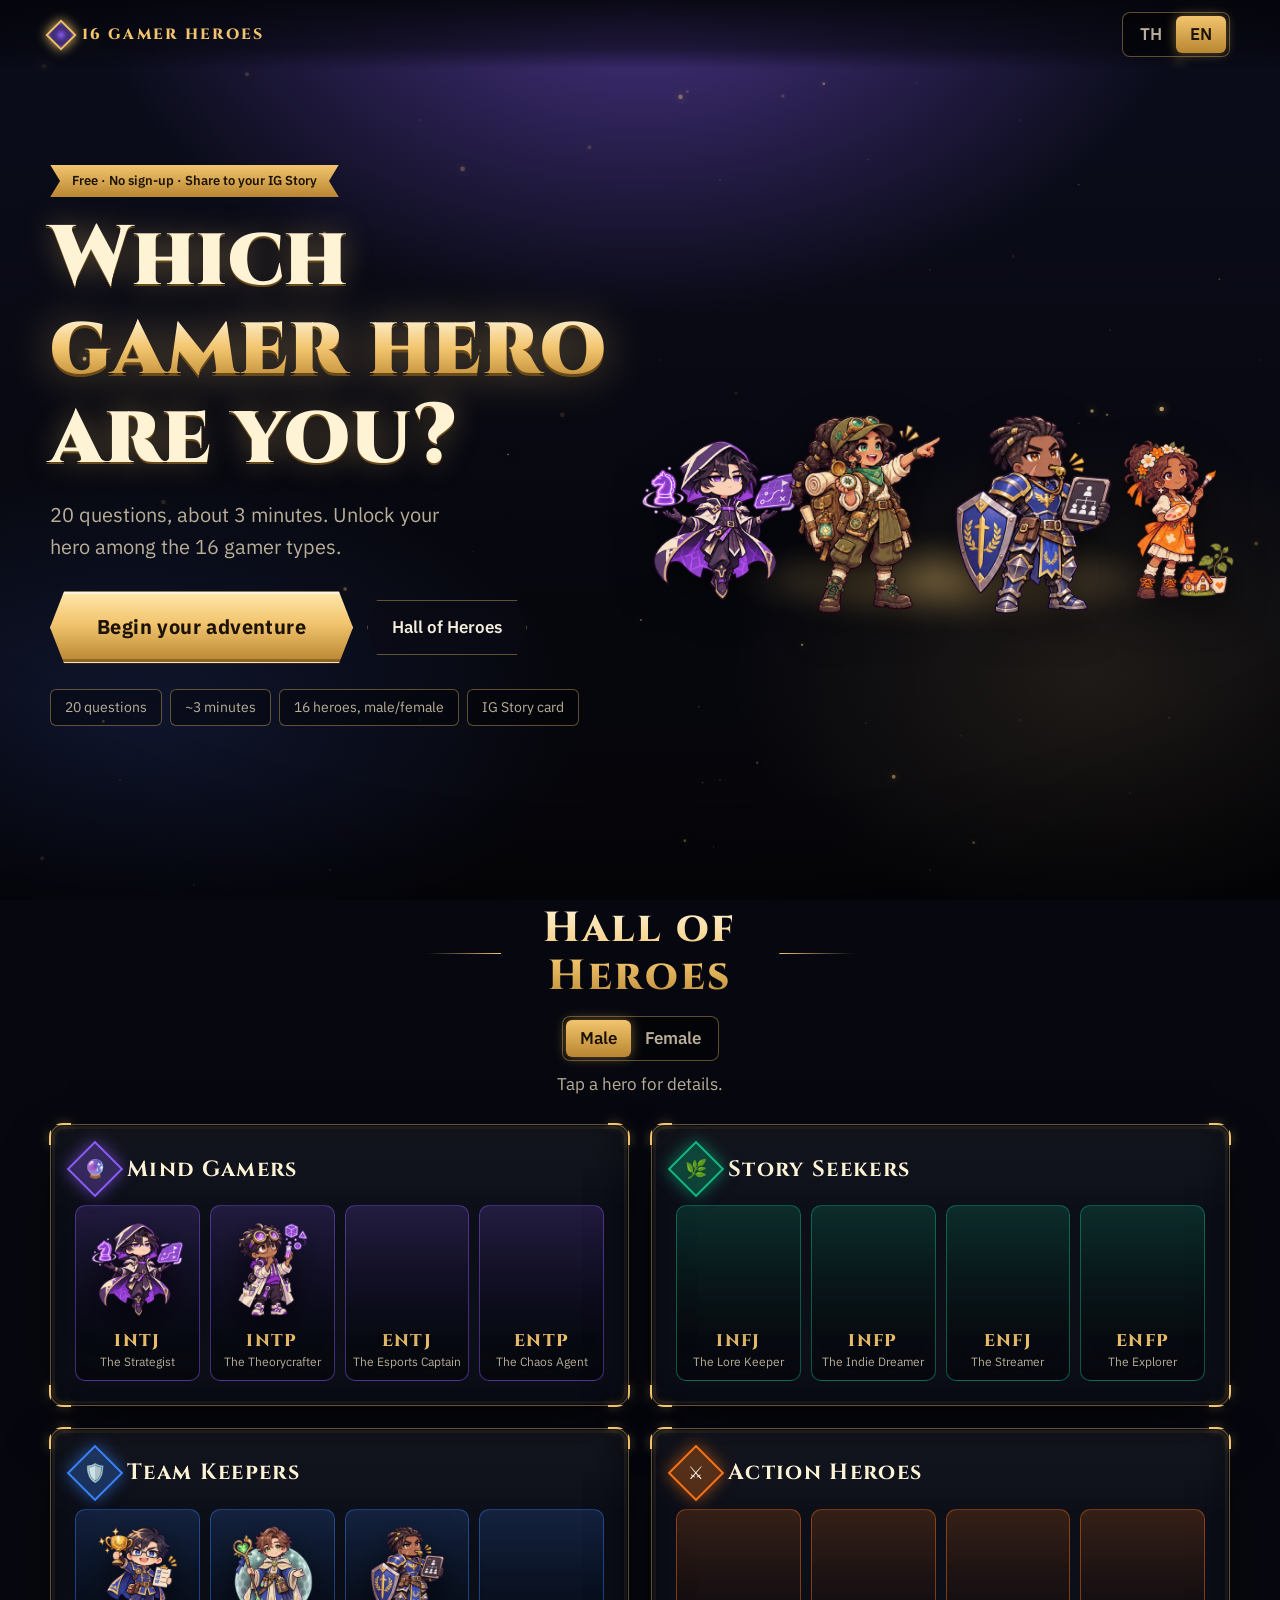
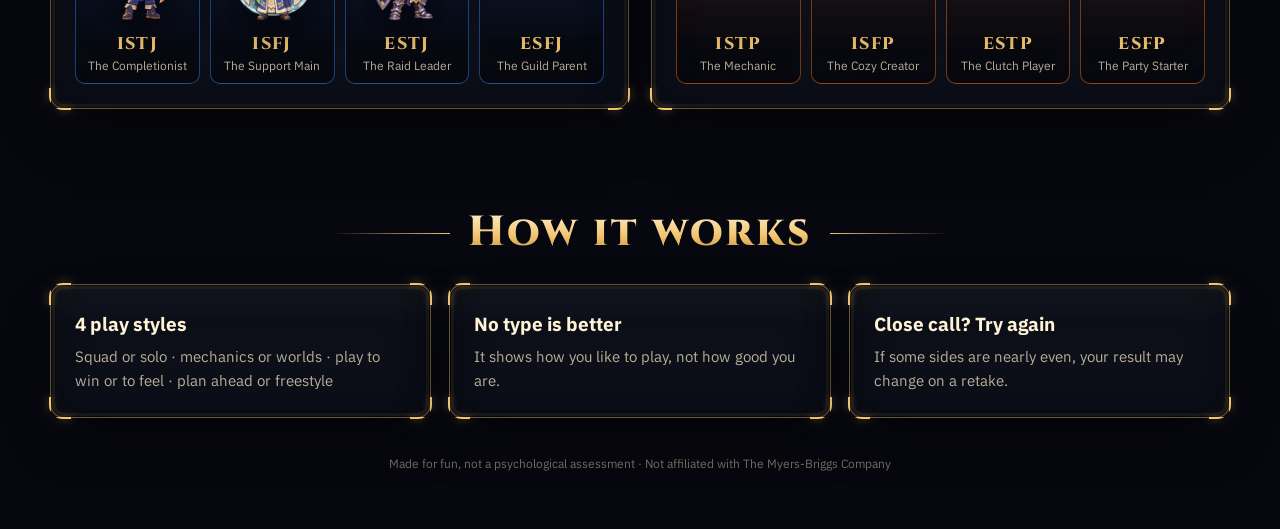
==== commit a538710b: "Add link preview and icons from the new hero art - og.jpg (1200x630) party of 8 male/female heroes f" ====
--- a/app/index.html
+++ b/app/index.html
@@ -8,6 +8,14 @@
   <meta property="og:title" content="16 Gamer Heroes · คุณคือฮีโร่สายไหน?">
   <meta property="og:description" content="ตอบ 20 ข้อ ปลดล็อกฮีโร่ประจำตัวคุณจาก 16 สาย">
   <meta property="og:type" content="website">
+  <meta property="og:url" content="https://web-production-cbb68e04.up.railway.app/">
+  <meta property="og:image" content="https://web-production-cbb68e04.up.railway.app/og.jpg">
+  <meta property="og:image:width" content="1200">
+  <meta property="og:image:height" content="630">
+  <meta property="og:image:alt" content="16 Gamer Heroes · ฮีโร่ chibi ชายและหญิง">
+  <meta name="twitter:card" content="summary_large_image">
+  <link rel="icon" type="image/png" href="favicon.png">
+  <link rel="apple-touch-icon" href="apple-touch-icon.png">
   <meta name="theme-color" content="#07080f">
   <meta name="color-scheme" content="dark">
   <link rel="preconnect" href="https://fonts.googleapis.com">
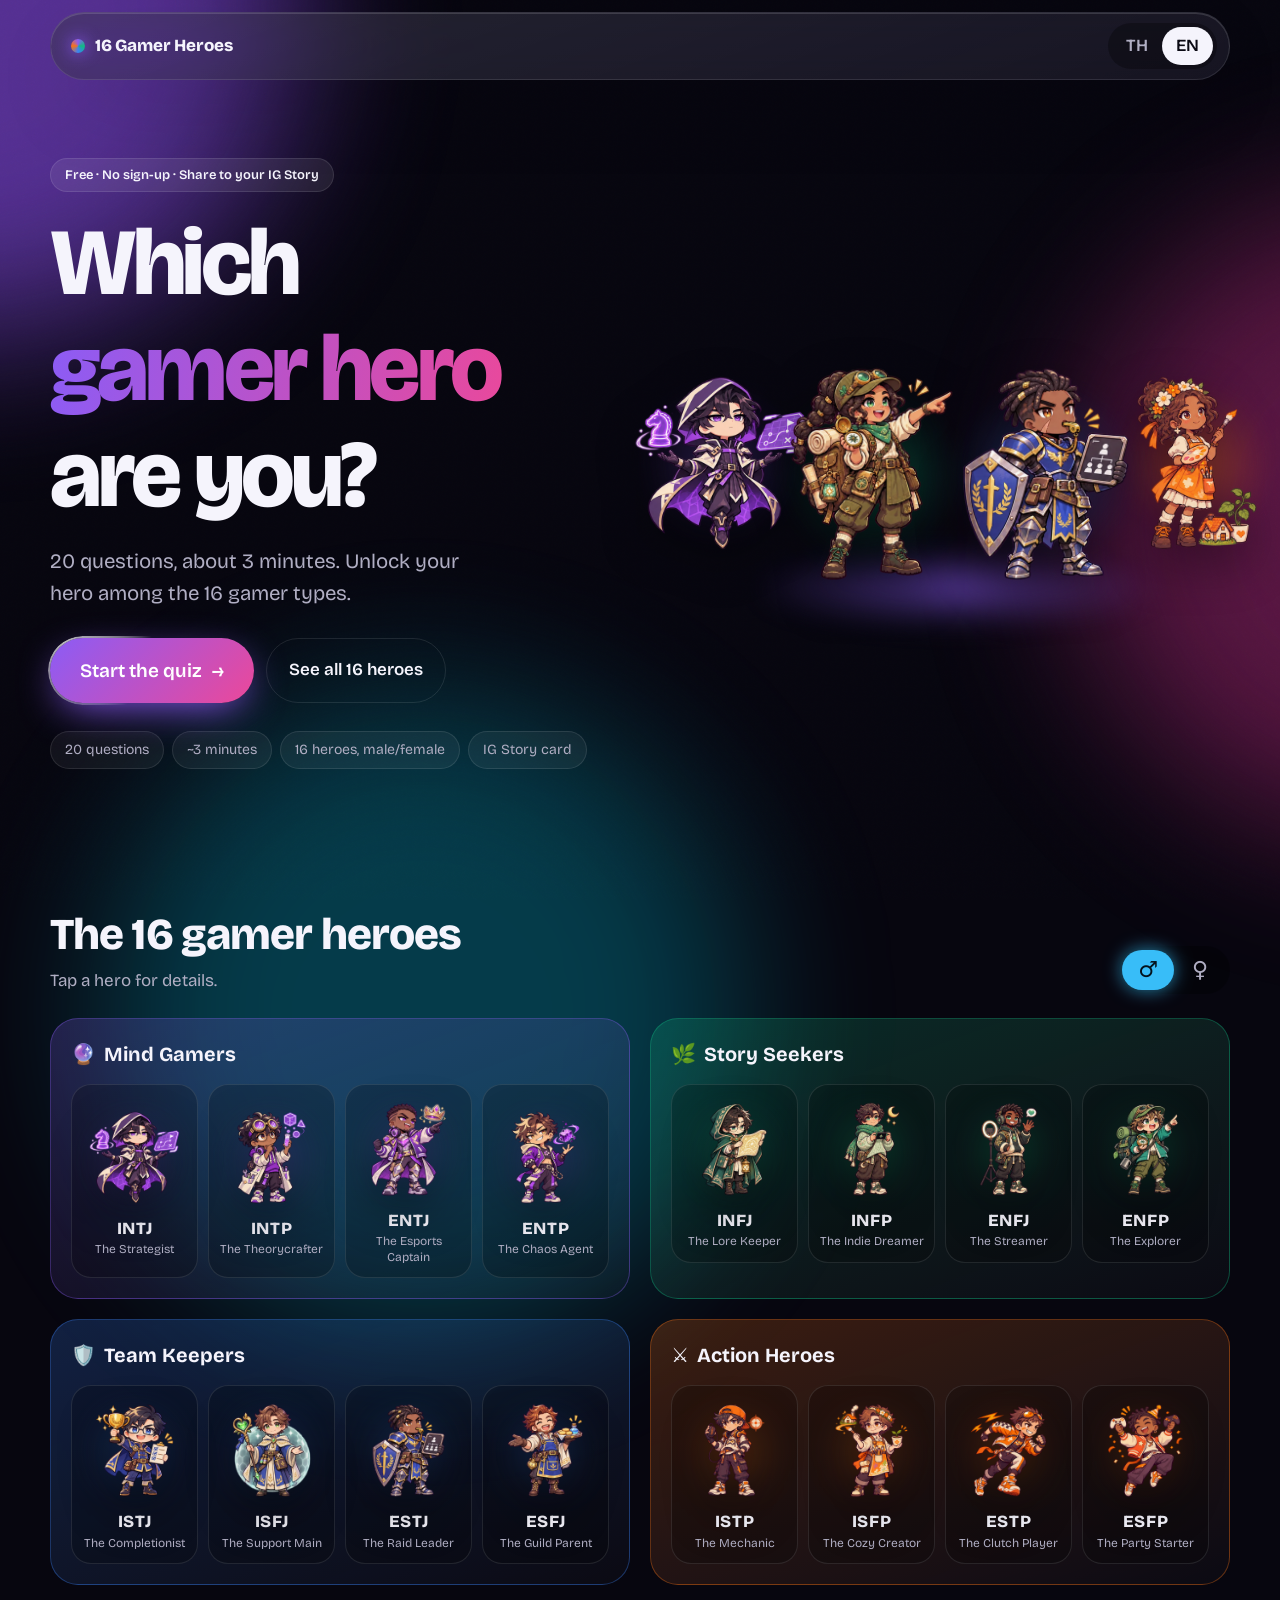
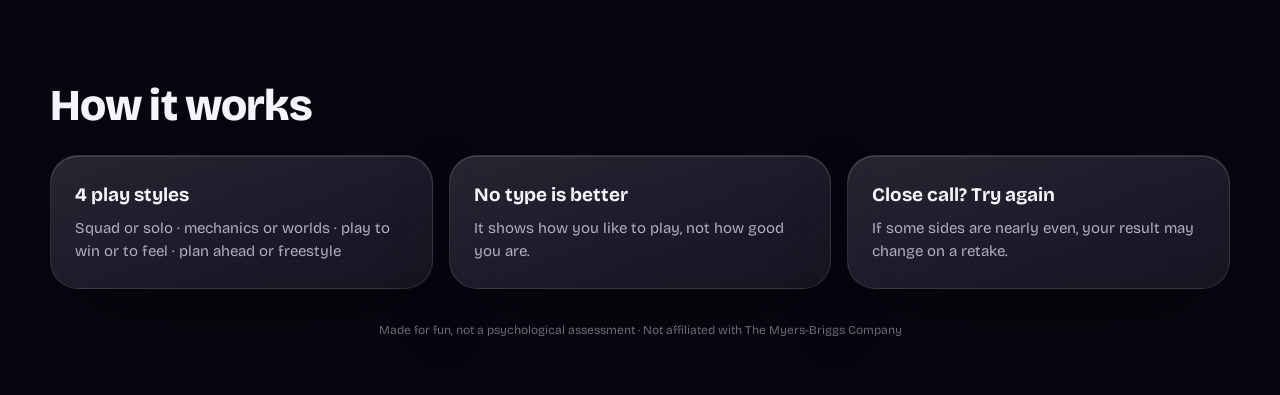
==== commit 87da7dab: "Bring back the modern 2027 UI with heroes and ♂/♀ choice - Restore the aurora + glass + bento design" ====
--- a/app/index.html
+++ b/app/index.html
@@ -4,9 +4,9 @@
   <meta charset="utf-8">
   <meta name="viewport" content="width=device-width, initial-scale=1, viewport-fit=cover">
   <title>16 Gamer Heroes · คุณคือฮีโร่สายไหน?</title>
-  <meta name="description" content="แบบทดสอบเกมเมอร์ 16 สาย ตอบ 20 ข้อ ปลดล็อกฮีโร่ chibi ประจำตัว (ชาย/หญิง) แชร์ลง IG Story ได้ทันที | 16 gamer heroes quiz with a shareable IG Story card.">
+  <meta name="description" content="แบบทดสอบเกมเมอร์ 16 สาย ตอบ 20 ข้อ เจอฮีโร่ chibi ประจำตัว (ชาย/หญิง) แชร์ลง IG Story ได้ทันที | 16 gamer heroes quiz with a shareable IG Story card.">
   <meta property="og:title" content="16 Gamer Heroes · คุณคือฮีโร่สายไหน?">
-  <meta property="og:description" content="ตอบ 20 ข้อ ปลดล็อกฮีโร่ประจำตัวคุณจาก 16 สาย">
+  <meta property="og:description" content="ตอบ 20 ข้อ เจอฮีโร่ประจำตัวคุณจากเกมเมอร์ 16 สาย">
   <meta property="og:type" content="website">
   <meta property="og:url" content="https://web-production-cbb68e04.up.railway.app/">
   <meta property="og:image" content="https://web-production-cbb68e04.up.railway.app/og.jpg">
@@ -16,173 +16,165 @@
   <meta name="twitter:card" content="summary_large_image">
   <link rel="icon" type="image/png" href="favicon.png">
   <link rel="apple-touch-icon" href="apple-touch-icon.png">
-  <meta name="theme-color" content="#07080f">
+  <meta name="theme-color" content="#07060f">
   <meta name="color-scheme" content="dark">
   <link rel="preconnect" href="https://fonts.googleapis.com">
   <link rel="preconnect" href="https://fonts.gstatic.com" crossorigin>
-  <link href="https://fonts.googleapis.com/css2?family=Anuphan:wght@300..700&family=Chonburi&family=Cinzel:wght@500..900&display=swap" rel="stylesheet">
+  <link href="https://fonts.googleapis.com/css2?family=Anuphan:wght@300..700&family=Bricolage+Grotesque:opsz,wght@12..96,400..800&display=swap" rel="stylesheet">
   <link rel="stylesheet" href="styles.css">
 </head>
 <body>
-  <div class="sky" aria-hidden="true"></div>
-  <canvas id="embers" aria-hidden="true"></canvas>
-  <div class="vignette" aria-hidden="true"></div>
+  <div class="aurora" aria-hidden="true"><i></i><i></i><i></i></div>
+  <div class="grain" aria-hidden="true"></div>
 
-  <header class="hud">
-    <a class="brand" href="./" id="homeLink"><span class="sigil"></span><span>16 GAMER HEROES</span></a>
+  <header class="nav glass">
+    <a class="brand" href="./" id="homeLink"><span class="brand-dot"></span>16 Gamer Heroes</a>
     <div class="seg" role="group" aria-label="Language">
       <button data-lang="th">TH</button><button data-lang="en">EN</button>
     </div>
   </header>
 
   <main>
-    <!-- ============ TITLE SCREEN ============ -->
+    <!-- ============ HOME ============ -->
     <section id="home" class="view">
-      <div class="friend panel" id="friendBox" hidden></div>
+      <div class="friend glass" id="friendBox" hidden></div>
 
-      <div class="title-screen">
-        <div class="title-art" id="heroArt"></div>
-        <div class="title-text">
-          <span class="ribbon" data-t="badge"></span>
-          <h1 class="logo" data-th="heroTitle"></h1>
+      <div class="hero">
+        <div class="hero-text">
+          <span class="pill" data-t="badge"></span>
+          <h1 data-th="heroTitle"></h1>
           <p class="lead" data-t="heroSub"></p>
           <div class="cta">
-            <button class="btn-game xl" id="startBtn"><span data-t="start"></span></button>
-            <a class="btn-ghost" href="#gallery" data-t="seeAll"></a>
+            <button class="btn primary xl" id="startBtn"><span data-t="start"></span><span class="arrow">→</span></button>
+            <a class="btn ghost" href="#gallery" data-t="seeAll"></a>
           </div>
           <ul class="chips" id="heroChips"></ul>
         </div>
+        <div class="hero-art" id="heroArt"></div>
       </div>
 
       <section class="block" id="gallery">
-        <div class="section-head">
-          <h2 class="deco" data-t="galleryTitle"></h2>
-          <div class="seg gender-seg" role="group" aria-label="Gender">
-            <button data-gender="m" data-t="male"></button><button data-gender="f" data-t="female"></button>
+        <div class="block-head">
+          <div>
+            <h2 data-t="galleryTitle"></h2>
+            <p class="muted" data-t="gallerySub"></p>
+          </div>
+          <div class="seg sym-seg" role="group" aria-label="Gender">
+            <button data-gender="m" class="m" data-aria="male">♂</button><button data-gender="f" class="f" data-aria="female">♀</button>
           </div>
         </div>
-        <p class="muted center" data-t="gallerySub"></p>
-        <div class="factions" id="groups"></div>
+        <div class="groups" id="groups"></div>
       </section>
 
       <section class="block">
-        <h2 class="deco" data-t="aboutTitle"></h2>
-        <div class="about" id="about"></div>
+        <h2 data-t="aboutTitle"></h2>
+        <div class="bento about" id="about"></div>
         <p class="fine" data-t="notAffiliated"></p>
       </section>
     </section>
 
     <!-- ============ CHOOSE HERO ============ -->
     <section id="create" class="view" hidden>
-      <div class="panel create">
-        <h2 class="deco" data-t="createTitle"></h2>
-        <p class="muted center" data-t="createSub"></p>
-        <div class="gender-pick">
-          <button class="pick" data-gender="m"><div class="pick-art" id="pickM"></div><b data-t="male"></b></button>
-          <button class="pick" data-gender="f"><div class="pick-art" id="pickF"></div><b data-t="female"></b></button>
+      <div class="create glass">
+        <h2 data-t="createTitle"></h2>
+        <p class="muted" data-t="createSub"></p>
+        <div class="gender-pick" role="radiogroup">
+          <button class="sym-pick m" data-gender="m" data-aria="male"><span class="ring"></span><span class="glyph">♂</span></button>
+          <button class="sym-pick f" data-gender="f" data-aria="female"><span class="ring"></span><span class="glyph">♀</span></button>
         </div>
         <div class="cta center">
-          <button class="btn-game xl" id="goBtn"><span data-t="createGo"></span></button>
+          <button class="btn primary xl" id="goBtn"><span data-t="createGo"></span><span class="arrow">→</span></button>
         </div>
         <button class="link" id="createBack" data-t="back"></button>
       </div>
     </section>
 
-    <!-- ============ QUEST ============ -->
+    <!-- ============ QUIZ ============ -->
     <section id="quiz" class="view" hidden>
-      <div class="quest-top">
+      <div class="quiz-top">
         <button class="icon-btn" id="quitBtn" aria-label="Quit">✕</button>
-        <div class="xp" aria-hidden="true"><span id="progressBar"></span></div>
+        <div class="progress" aria-hidden="true"><span id="progressBar"></span></div>
         <span class="qcount" id="qCount"></span>
       </div>
-      <div class="panel dialog" id="qCard">
-        <div class="npc">
-          <div class="npc-art" id="npcArt"></div>
-          <span class="npc-name" data-t="guide"></span>
+      <div class="qcard glass" id="qCard">
+        <h2 class="qtext" id="qText"></h2>
+        <button class="stmt a" id="stmtA"></button>
+        <div class="scale" role="radiogroup" id="scale">
+          <button class="dot a2" data-v="2"></button>
+          <button class="dot a1" data-v="1"></button>
+          <button class="dot b1" data-v="-1"></button>
+          <button class="dot b2" data-v="-2"></button>
         </div>
-        <h2 class="qtext" id="qText"></h2>
-        <button class="choice a" id="stmtA"></button>
-        <div class="scale" role="radiogroup" id="scale">
-          <button class="gem a2" data-v="2"></button>
-          <button class="gem a1" data-v="1"></button>
-          <button class="gem b1" data-v="-1"></button>
-          <button class="gem b2" data-v="-2"></button>
-        </div>
-        <button class="choice b" id="stmtB"></button>
+        <button class="stmt b" id="stmtB"></button>
         <p class="hint" data-t="pickHint"></p>
       </div>
       <button class="link" id="backBtn" data-t="back"></button>
     </section>
 
-    <!-- ============ CLASS REVEAL ============ -->
+    <!-- ============ RESULT ============ -->
     <section id="result" class="view" hidden>
-      <div class="unlock" id="unlockBanner"><span data-t="unlocked"></span></div>
-
-      <div class="reveal-grid">
-        <article class="panel r-hero">
-          <div class="altar">
-            <div class="rune" aria-hidden="true"></div>
-            <div class="tilt" id="rArt"></div>
-          </div>
+      <div class="bento result">
+        <article class="tile r-hero glass">
+          <div class="r-stage"><div class="halo" aria-hidden="true"></div><div class="tilt" id="rArt"></div></div>
           <div class="r-id">
             <span class="eyebrow" data-t="youAre"></span>
             <div class="code" id="rCode"></div>
             <h1 class="r-name" id="rName"></h1>
             <p class="r-tag" id="rTag"></p>
             <div class="r-meta">
-              <span class="faction" id="rGroup"></span>
-              <div class="seg gender-seg small" role="group" aria-label="Gender">
-                <button data-gender="m" data-t="male"></button><button data-gender="f" data-t="female"></button>
+              <span class="pill group-pill" id="rGroup"></span>
+              <div class="seg sym-seg small" role="group" aria-label="Gender">
+                <button data-gender="m" class="m" data-aria="male">♂</button><button data-gender="f" class="f" data-aria="female">♀</button>
               </div>
             </div>
           </div>
         </article>
 
-        <article class="panel r-stats">
+        <article class="tile r-axes glass">
           <h3 data-t="axesTitle"></h3>
           <div id="rAxes"></div>
           <p class="note" id="rBorderNote" hidden data-t="borderlineNote"></p>
         </article>
 
-        <article class="panel r-card">
+        <article class="tile r-card glass">
           <h3 data-t="storyCard"></h3>
           <img id="cardImg" class="story" alt="">
           <div class="actions">
-            <button class="btn-game" id="shareBtn"><span data-t="share"></span></button>
-            <button class="btn-ghost" id="saveBtn" data-t="save"></button>
-            <button class="btn-ghost" id="copyBtn" data-t="copy"></button>
+            <button class="btn primary" id="shareBtn" data-t="share"></button>
+            <button class="btn" id="saveBtn" data-t="save"></button>
+            <button class="btn" id="copyBtn" data-t="copy"></button>
           </div>
           <p class="note" id="hint" hidden data-t="longPress"></p>
         </article>
 
-        <article class="panel r-desc">
+        <article class="tile r-desc glass">
           <p class="desc" id="rDesc"></p>
           <h3 data-t="strengths"></h3>
-          <ul class="skills" id="rStrengths"></ul>
+          <ul class="chips" id="rStrengths"></ul>
           <h3 data-t="genres"></h3>
           <ul class="chips" id="rGenres"></ul>
         </article>
 
-        <article class="panel r-duo">
+        <article class="tile r-duo glass">
           <h3 data-t="duo"></h3>
           <div class="duo-row" id="rDuo"></div>
           <p class="note" id="rTagFriend"></p>
         </article>
 
-        <article class="panel r-gear" id="gearBox" hidden>
+        <article class="tile r-gear glass" id="gearBox" hidden>
           <h3 data-t="gear"></h3>
           <ul id="gearList"></ul>
         </article>
       </div>
       <a class="sponsor" id="sponsorBox" hidden target="_blank" rel="sponsored noopener"></a>
       <div class="cta center">
-        <button class="btn-game xl" id="retryBtn"><span data-t="retry"></span></button>
+        <button class="btn primary xl" id="retryBtn" data-t="retry"></button>
       </div>
       <p class="fine" data-t="notAffiliated"></p>
     </section>
   </main>
 
-  <dialog id="typeDialog" class="panel">
+  <dialog id="typeDialog" class="glass">
     <button class="icon-btn close" id="dlgClose" aria-label="Close">✕</button>
     <div id="dlgBody"></div>
   </dialog>
--- a/app/styles.css
+++ b/app/styles.css
@@ -1,340 +1,320 @@
-/* ===== 16 Gamer Heroes · MMO RPG UI (2027) ===== */
+/* ===== 16 Gamer Types · 2027 UI ===== */
 @property --spin { syntax: "<angle>"; inherits: false; initial-value: 0deg; }
 
 :root {
-  --bg: #07080f;
-  --ink: #f4ecdc;
-  --muted: #b9ae98;
-  --gold: #f2c46d;
-  --gold-2: #b98632;
-  --gold-3: #6b4a1a;
-  --panel: rgba(14, 16, 28, .82);
-  --panel-2: rgba(26, 24, 40, .9);
-  --line: rgba(242, 196, 109, .38);
-  --c: #8B5CF6;                       /* faction color of the current hero */
-  --c2: color-mix(in oklch, var(--c), white 40%);
-  --r: 14px;
-  --display: "Cinzel", "Chonburi", serif;
-  --display-th: "Chonburi", "Cinzel", serif;
-  --font: "Anuphan", system-ui, sans-serif;
+  --bg: #07060f;
+  --ink: oklch(97% 0.01 290);
+  --muted: oklch(76% 0.03 290);
+  --line: oklch(100% 0 0 / 0.1);
+  --glass: oklch(22% 0.03 290 / 0.55);
+  --glass-hi: oklch(100% 0 0 / 0.14);
+  --c: #8B5CF6;                         /* current type color, set per page */
+  --c2: color-mix(in oklch, var(--c), white 35%);
+  --nt: #8B5CF6; --nf: #10B981; --sj: #3B82F6; --sp: #F97316;
+  --r: 28px;
+  --font: "Bricolage Grotesque", "Anuphan", system-ui, sans-serif;
+  --font-th: "Anuphan", "Bricolage Grotesque", system-ui, sans-serif;
   --ease: cubic-bezier(.2, .8, .2, 1);
 }
+html[lang="th"] { --font: var(--font-th); }
 * { box-sizing: border-box; }
 [hidden] { display: none !important; }
 html { scroll-behavior: smooth; }
 body {
-  margin: 0; min-height: 100dvh; color: var(--ink); background: var(--bg);
-  font-family: var(--font); font-size: 17px; line-height: 1.6; overflow-x: hidden;
-  -webkit-font-smoothing: antialiased;
+  margin: 0; min-height: 100dvh; background: var(--bg); color: var(--ink);
+  font-family: var(--font); font-size: 17px; line-height: 1.55;
+  -webkit-font-smoothing: antialiased; overflow-x: hidden;
 }
 img { max-width: 100%; display: block; }
 button { font: inherit; color: inherit; }
-h1, h2, h3 { margin: 0; line-height: 1.15; }
-.muted { color: var(--muted); }
-.center { text-align: center; }
-.fine { color: var(--muted); opacity: .6; font-size: 12px; text-align: center; margin: 36px 0 8px; }
-
-/* ---------- World: sky, embers, vignette ---------- */
-.sky { position: fixed; inset: 0; z-index: -3;
-  background:
-    radial-gradient(60% 50% at 50% 0%, color-mix(in oklch, var(--c), transparent 55%), transparent 70%),
-    radial-gradient(40% 40% at 85% 75%, rgba(242,196,109,.10), transparent 70%),
-    radial-gradient(50% 40% at 10% 80%, rgba(60,90,200,.18), transparent 70%),
-    linear-gradient(180deg, #0b0d1c 0%, #07080f 60%, #050509 100%);
-  transition: background 1s; }
-.sky::after { content: ""; position: absolute; inset: 0; opacity: .5;
-  background-image: radial-gradient(1px 1px at 20% 30%, #fff8, transparent), radial-gradient(1px 1px at 70% 20%, #fff6, transparent),
-    radial-gradient(1.5px 1.5px at 40% 70%, #fff5, transparent), radial-gradient(1px 1px at 85% 55%, #fff7, transparent),
-    radial-gradient(1px 1px at 10% 60%, #fff5, transparent), radial-gradient(1.5px 1.5px at 55% 45%, #fff4, transparent);
-  background-size: 600px 600px; animation: twinkle 8s ease-in-out infinite alternate; }
-@keyframes twinkle { to { opacity: .15; } }
-#embers { position: fixed; inset: 0; z-index: -2; pointer-events: none; }
-.vignette { position: fixed; inset: 0; z-index: -1; pointer-events: none; background: radial-gradient(120% 90% at 50% 40%, transparent 55%, rgba(0,0,0,.75)); }
-
-/* ---------- Ornate panel (gold frame + corner brackets) ---------- */
-.panel {
-  position: relative; border-radius: var(--r); padding: 24px;
-  background: linear-gradient(180deg, rgba(255,255,255,.04), transparent 30%), var(--panel);
+h1, h2, h3 { line-height: 1.12; margin: 0; letter-spacing: -0.02em; }
+h2 { font-size: clamp(28px, 4vw, 44px); font-weight: 800; }
+h3 { font-size: 14px; font-weight: 600; color: var(--muted); text-transform: uppercase; letter-spacing: .08em; margin: 0 0 12px; }
+html[lang="th"] h3 { text-transform: none; letter-spacing: 0; font-size: 15px; }
+.muted { color: var(--muted); margin: 8px 0 24px; }
+.fine { color: var(--muted); opacity: .6; font-size: 12px; text-align: center; margin: 32px 0 8px; }
+
+/* ---- Background: aurora + grain ---- */
+.aurora { position: fixed; inset: -20%; z-index: -2; filter: blur(80px) saturate(140%); opacity: .55; pointer-events: none; }
+.aurora i { position: absolute; width: 50vmax; height: 50vmax; border-radius: 50%; animation: drift 26s var(--ease) infinite alternate; }
+.aurora i:nth-child(1) { background: var(--c); top: -10%; left: -5%; transition: background 1s; }
+.aurora i:nth-child(2) { background: #ec4899; top: 30%; right: -10%; animation-duration: 32s; opacity: .6; }
+.aurora i:nth-child(3) { background: #22d3ee; bottom: -20%; left: 20%; animation-duration: 38s; opacity: .45; }
+@keyframes drift { to { transform: translate(8vmax, 6vmax) scale(1.15); } }
+.grain { position: fixed; inset: 0; z-index: -1; pointer-events: none; opacity: .07; mix-blend-mode: overlay;
+  background-image: url("data:image/svg+xml,%3Csvg xmlns='http://www.w3.org/2000/svg' width='160' height='160'%3E%3Cfilter id='n'%3E%3CfeTurbulence baseFrequency='.9' numOctaves='3'/%3E%3C/filter%3E%3Crect width='100%25' height='100%25' filter='url(%23n)'/%3E%3C/svg%3E"); }
+
+/* ---- Glass ---- */
+.glass {
+  background: linear-gradient(160deg, oklch(100% 0 0 / .09), oklch(100% 0 0 / .02)) , var(--glass);
+  backdrop-filter: blur(24px) saturate(160%); -webkit-backdrop-filter: blur(24px) saturate(160%);
   border: 1px solid var(--line);
-  box-shadow: inset 0 0 0 1px rgba(0,0,0,.65), inset 0 0 0 4px rgba(242,196,109,.06), inset 0 0 40px rgba(0,0,0,.45), 0 24px 60px -20px rgba(0,0,0,.85);
-  backdrop-filter: blur(10px); -webkit-backdrop-filter: blur(10px);
-}
-.panel::before { content: ""; position: absolute; inset: -2px; pointer-events: none; border-radius: inherit;
-  --k: 22px; --t: 2px;
-  background:
-    linear-gradient(var(--gold), var(--gold)) top left / var(--k) var(--t) no-repeat,
-    linear-gradient(var(--gold), var(--gold)) top left / var(--t) var(--k) no-repeat,
-    linear-gradient(var(--gold), var(--gold)) top right / var(--k) var(--t) no-repeat,
-    linear-gradient(var(--gold), var(--gold)) top right / var(--t) var(--k) no-repeat,
-    linear-gradient(var(--gold), var(--gold)) bottom left / var(--k) var(--t) no-repeat,
-    linear-gradient(var(--gold), var(--gold)) bottom left / var(--t) var(--k) no-repeat,
-    linear-gradient(var(--gold), var(--gold)) bottom right / var(--k) var(--t) no-repeat,
-    linear-gradient(var(--gold), var(--gold)) bottom right / var(--t) var(--k) no-repeat;
-  filter: drop-shadow(0 0 4px rgba(242,196,109,.6)); }
-.panel h3 { font-family: var(--display); font-size: 15px; letter-spacing: .14em; text-transform: uppercase; color: var(--gold); margin: 0 0 14px;
-  display: flex; align-items: center; gap: 10px; }
-html[lang="th"] .panel h3 { font-family: var(--display-th); letter-spacing: .02em; text-transform: none; font-size: 16px; font-weight: 400; }
-.panel h3::before { content: "◆"; font-size: 9px; color: var(--gold-2); }
-
-/* Section heading with ornamental lines */
-.deco { font-family: var(--display); font-weight: 800; font-size: clamp(28px, 4vw, 42px); text-align: center; letter-spacing: .06em;
-  background: linear-gradient(180deg, #fff3d6, var(--gold) 55%, var(--gold-2)); -webkit-background-clip: text; background-clip: text; color: transparent;
-  display: flex; align-items: center; justify-content: center; gap: 18px; }
-html[lang="th"] .deco { font-family: var(--display-th); font-weight: 400; letter-spacing: 0; }
-.deco::before, .deco::after { content: ""; height: 1px; flex: 0 1 120px; background: linear-gradient(90deg, transparent, var(--gold)); }
-.deco::after { transform: scaleX(-1); }
-
-/* ---------- HUD ---------- */
-.hud { position: sticky; top: 0; z-index: 20; display: flex; align-items: center; justify-content: space-between;
-  padding: 12px max(16px, calc((100% - 1180px) / 2)); background: linear-gradient(180deg, rgba(5,6,12,.92), rgba(5,6,12,.55) 70%, transparent);
-  backdrop-filter: blur(6px); }
-.brand { display: flex; align-items: center; gap: 10px; text-decoration: none; color: var(--gold); font-family: "Cinzel", serif; font-weight: 800; letter-spacing: .14em; font-size: 15px; }
-.sigil { width: 22px; height: 22px; transform: rotate(45deg); border: 2px solid var(--gold); box-shadow: 0 0 12px var(--gold), inset 0 0 8px var(--c); background: radial-gradient(var(--c), transparent 70%); }
-.seg { display: flex; padding: 3px; border-radius: 8px; background: rgba(0,0,0,.45); border: 1px solid var(--line); }
-.seg button { border: 0; background: none; padding: 5px 14px; border-radius: 6px; cursor: pointer; font-weight: 600; color: var(--muted); transition: .2s; }
-.seg button.on { background: linear-gradient(180deg, var(--gold), var(--gold-2)); color: #1a1206; box-shadow: 0 0 12px rgba(242,196,109,.45); }
-
-main { width: min(1180px, calc(100% - 32px)); margin: 0 auto; padding: 16px 0 calc(48px + env(safe-area-inset-bottom)); }
-
-/* ---------- Buttons ---------- */
-.btn-game { position: relative; display: inline-flex; align-items: center; justify-content: center; gap: 10px; cursor: pointer; overflow: hidden;
-  padding: 15px 34px; border: 1px solid #ffe2a3; color: #1c1206; font-weight: 700; letter-spacing: .02em; text-decoration: none;
-  background: linear-gradient(180deg, #ffe7ad 0%, var(--gold) 45%, var(--gold-2) 100%);
-  clip-path: polygon(14px 0, calc(100% - 14px) 0, 100% 50%, calc(100% - 14px) 100%, 14px 100%, 0 50%);
-  box-shadow: inset 0 2px 0 rgba(255,255,255,.6), inset 0 -3px 0 rgba(0,0,0,.25);
-  filter: drop-shadow(0 6px 18px rgba(242,196,109,.35)); transition: transform .15s var(--ease), filter .2s; -webkit-tap-highlight-color: transparent; }
-.btn-game::after { content: ""; position: absolute; top: 0; bottom: 0; width: 40%; left: -60%; transform: skewX(-20deg);
-  background: linear-gradient(90deg, transparent, rgba(255,255,255,.75), transparent); animation: sweep 3.2s ease-in-out infinite; }
-@keyframes sweep { 0%, 55% { left: -60%; } 100% { left: 130%; } }
-.btn-game:hover { filter: drop-shadow(0 8px 26px rgba(242,196,109,.6)) brightness(1.06); }
-.btn-game:active { transform: scale(.96); }
-.btn-game.xl { padding: 19px 46px; font-size: 20px; }
-html[lang="th"] .btn-game.xl { font-family: var(--display-th); font-weight: 400; }
-.btn-ghost { display: inline-flex; align-items: center; justify-content: center; padding: 13px 24px; cursor: pointer; text-decoration: none; color: var(--ink);
-  background: rgba(10,10,20,.6); border: 1px solid var(--line); font-weight: 600; transition: .2s;
-  clip-path: polygon(10px 0, calc(100% - 10px) 0, 100% 50%, calc(100% - 10px) 100%, 10px 100%, 0 50%); }
-.btn-ghost:hover { background: rgba(242,196,109,.12); color: #fff; }
-.icon-btn { width: 42px; height: 42px; border-radius: 8px; border: 1px solid var(--line); background: rgba(0,0,0,.45); cursor: pointer; color: var(--gold); flex: none; }
+  box-shadow: inset 0 1px 0 var(--glass-hi), 0 30px 80px -30px oklch(0% 0 0 / .7);
+  border-radius: var(--r);
+}
+
+/* ---- Nav ---- */
+.nav { position: sticky; top: 12px; z-index: 20; margin: 12px auto 0; width: min(1180px, calc(100% - 24px));
+  display: flex; align-items: center; justify-content: space-between; padding: 10px 12px 10px 20px; border-radius: 999px; }
+.brand { color: var(--ink); text-decoration: none; font-weight: 800; letter-spacing: -.01em; display: flex; align-items: center; gap: 10px; font-family: "Bricolage Grotesque", var(--font); }
+.brand-dot { width: 14px; height: 14px; border-radius: 50%; background: conic-gradient(var(--nt), var(--nf), var(--sj), var(--sp), var(--nt)); box-shadow: 0 0 16px var(--c); }
+.seg { display: flex; padding: 4px; border-radius: 999px; background: oklch(0% 0 0 / .3); }
+.seg button { border: 0; background: none; padding: 6px 14px; border-radius: 999px; cursor: pointer; font-weight: 600; color: var(--muted); transition: .25s var(--ease); }
+.seg button.on { background: var(--ink); color: #0b0a14; }
+
+main { width: min(1180px, calc(100% - 32px)); margin: 0 auto; padding: 32px 0 calc(48px + env(safe-area-inset-bottom)); }
+
+/* ---- Buttons ---- */
+.btn { display: inline-flex; align-items: center; justify-content: center; gap: 10px; border: 1px solid var(--line); background: oklch(100% 0 0 / .06);
+  padding: 14px 22px; border-radius: 999px; font-weight: 600; cursor: pointer; text-decoration: none; color: var(--ink);
+  transition: transform .2s var(--ease), background .2s, box-shadow .3s; -webkit-tap-highlight-color: transparent; }
+.btn:hover { background: oklch(100% 0 0 / .12); }
+.btn:active { transform: scale(.96); }
+.btn.primary { position: relative; border: 0; color: #fff; isolation: isolate;
+  background: linear-gradient(135deg, var(--c), #ec4899); box-shadow: 0 12px 40px -10px var(--c); }
+.btn.primary::before { content: ""; position: absolute; inset: -2px; border-radius: inherit; z-index: -1; padding: 2px;
+  background: conic-gradient(from var(--spin), transparent 60%, #fff 80%, transparent); animation: spin 3s linear infinite;
+  -webkit-mask: linear-gradient(#000 0 0) content-box, linear-gradient(#000 0 0); -webkit-mask-composite: xor; mask-composite: exclude; opacity: .7; }
+@keyframes spin { to { --spin: 360deg; } }
+.btn.xl { padding: 18px 30px; font-size: 19px; }
+.btn.ghost { background: none; }
+.arrow { transition: transform .3s var(--ease); }
+.btn:hover .arrow { transform: translateX(4px); }
+.icon-btn { width: 44px; height: 44px; border-radius: 50%; border: 1px solid var(--line); background: oklch(100% 0 0 / .06); cursor: pointer; flex: none; }
 .link { display: block; margin: 16px auto 0; background: none; border: 0; color: var(--muted); cursor: pointer; padding: 8px 16px; }
 .link[disabled] { visibility: hidden; }
-.cta { display: flex; flex-wrap: wrap; gap: 14px; align-items: center; margin-top: 28px; }
-.cta.center { justify-content: center; }
-
-.ribbon { display: inline-block; padding: 6px 22px; font-size: 13px; font-weight: 600; color: #1c1206;
-  background: linear-gradient(180deg, var(--gold), var(--gold-2));
-  clip-path: polygon(0 0, 100% 0, calc(100% - 10px) 50%, 100% 100%, 0 100%, 10px 50%); }
+.cta { display: flex; flex-wrap: wrap; gap: 12px; margin-top: 28px; }
+.cta.center { justify-content: center; margin-top: 32px; }
+
+.pill { display: inline-flex; align-items: center; gap: 8px; padding: 6px 14px; border-radius: 999px; font-size: 13px; font-weight: 600;
+  background: oklch(100% 0 0 / .08); border: 1px solid var(--line); }
 .chips { list-style: none; padding: 0; margin: 0; display: flex; flex-wrap: wrap; gap: 8px; }
-.chips li { padding: 6px 14px; font-size: 14px; border: 1px solid color-mix(in oklch, var(--c), transparent 45%); background: color-mix(in oklch, var(--c), transparent 82%); border-radius: 6px; }
-.title-text .chips { margin-top: 26px; }
-.title-text .chips li { border-color: var(--line); background: rgba(0,0,0,.35); color: var(--muted); }
-
-/* ---------- Hero art (gendered art -> old chibi -> emoji) ---------- */
-.chibi { position: relative; display: grid; place-items: center; aspect-ratio: 1; container-type: inline-size; }
-.chibi img { width: 100%; height: 100%; object-fit: contain; filter: drop-shadow(0 14px 18px rgba(0,0,0,.55)); }
-.chibi .emoji { display: none; font-size: 50cqi; line-height: 1; }
+.chips li { padding: 7px 14px; border-radius: 999px; font-size: 14px; background: color-mix(in oklch, var(--c), transparent 80%); border: 1px solid color-mix(in oklch, var(--c), transparent 60%); }
+.hero .chips { margin-top: 28px; }
+.hero .chips li { background: oklch(100% 0 0 / .05); border-color: var(--line); color: var(--muted); }
+
+/* ---- Chibi (art with emoji fallback) ---- */
+.chibi { position: relative; display: grid; place-items: center; aspect-ratio: 1; }
+.chibi img { width: 100%; height: 100%; object-fit: contain; filter: drop-shadow(0 18px 24px oklch(0% 0 0 / .45)); }
+.chibi .emoji { display: none; font-size: 52cqi; line-height: 1; filter: drop-shadow(0 10px 20px oklch(0% 0 0 / .4)); }
+.chibi { container-type: inline-size; }
 .chibi.noart img { display: none; }
 .chibi.noart .emoji { display: block; }
-
-/* ---------- Title screen ---------- */
-.title-screen { display: grid; grid-template-columns: 1.05fr 1fr; gap: 32px; align-items: center; min-height: min(80dvh, 760px); }
-.title-art { position: relative; aspect-ratio: 16/11; order: 2; }
-.title-art::before { content: ""; position: absolute; left: 10%; right: 10%; bottom: 4%; height: 22%; border-radius: 50%;
-  background: radial-gradient(closest-side, rgba(242,196,109,.45), transparent); filter: blur(10px); }
-.title-art .full { position: relative; width: 100%; height: 100%; object-fit: contain; filter: drop-shadow(0 20px 30px rgba(0,0,0,.6)); animation: bob 6s ease-in-out infinite; }
-.title-art .party { position: relative; display: flex; justify-content: center; align-items: flex-end; height: 100%; padding-bottom: 4%; }
-.title-art .party .chibi { width: 34%; flex: none; margin: 0 -6%; }
-.title-art .party .chibi:nth-child(2), .title-art .party .chibi:nth-child(3) { width: 42%; z-index: 2; margin-bottom: -3%; }
-.title-art .party .chibi { animation: bob 5s ease-in-out infinite; }
-.title-art .party .chibi:nth-child(2) { animation-delay: -1.2s; } .title-art .party .chibi:nth-child(3) { animation-delay: -2.4s; } .title-art .party .chibi:nth-child(4) { animation-delay: -3.6s; }
-@keyframes bob { 50% { transform: translateY(-10px); } }
-.logo { font-family: var(--display); font-weight: 900; font-size: clamp(44px, 6.6vw, 88px); line-height: 1.05; letter-spacing: .01em; margin-top: 18px;
-  color: #fff3d6; text-shadow: 0 2px 0 var(--gold-3), 0 0 30px rgba(242,196,109,.35); }
-html[lang="th"] .logo { font-family: var(--display-th); font-weight: 400; font-size: clamp(40px, 5.6vw, 76px); line-height: 1.3; }
-.logo em { font-style: normal; display: block;
-  background: linear-gradient(180deg, #fff6dc 10%, var(--gold) 50%, var(--gold-2) 90%); -webkit-background-clip: text; background-clip: text; color: transparent;
-  text-shadow: none; filter: drop-shadow(0 3px 0 var(--gold-3)) drop-shadow(0 0 22px rgba(242,196,109,.4)); }
-.lead { color: var(--muted); font-size: clamp(17px, 1.6vw, 20px); max-width: 36ch; margin: 18px 0 0; }
-
-.friend { display: flex; gap: 14px; align-items: center; margin-bottom: 18px; border-color: var(--c); }
-.friend .chibi { width: 72px; }
-
-/* ---------- Hall of Heroes ---------- */
-.block { margin-top: 100px; }
-.section-head { display: flex; flex-direction: column; align-items: center; gap: 14px; }
-.section-head + .muted { margin: 10px 0 26px; }
-.factions { display: grid; grid-template-columns: repeat(2, 1fr); gap: 22px; }
-.faction-panel { --c: var(--tc); }
-.faction-head { display: flex; align-items: center; gap: 12px; margin-bottom: 16px; }
-.faction-head .emblem { width: 40px; height: 40px; display: grid; place-items: center; transform: rotate(45deg); border: 2px solid var(--tc);
-  background: color-mix(in oklch, var(--tc), transparent 70%); box-shadow: 0 0 16px color-mix(in oklch, var(--tc), transparent 40%); }
-.faction-head .emblem span { transform: rotate(-45deg); font-size: 18px; }
-.faction-head b { font-family: var(--display-th); font-weight: 400; font-size: 22px; color: #fff3d6; }
-html[lang="en"] .faction-head b { font-family: var(--display); font-weight: 700; letter-spacing: .06em; }
+.chibi::before { content: ""; position: absolute; inset: 18%; border-radius: 50%; background: radial-gradient(var(--tc, var(--c)), transparent 70%); opacity: .55; filter: blur(20px); z-index: -1; }
+
+/* ---- Home hero ---- */
+.hero { display: grid; grid-template-columns: 1.1fr 1fr; gap: 40px; align-items: center; min-height: min(78dvh, 760px); }
+.hero h1 { font-size: clamp(44px, 7.4vw, 96px); font-weight: 800; letter-spacing: -.04em; margin-top: 18px; }
+html[lang="th"] .hero h1 { line-height: 1.25; letter-spacing: -.01em; font-size: clamp(40px, 5.6vw, 76px); }
+.hero h1 em { font-style: normal; display: block; background: linear-gradient(100deg, var(--nt), #ec4899 40%, var(--sp) 70%, var(--nf)); background-size: 200% 100%;
+  -webkit-background-clip: text; background-clip: text; color: transparent; animation: shine 8s linear infinite; }
+@keyframes shine { to { background-position: -200% 0; } }
+.lead { font-size: clamp(17px, 1.6vw, 21px); color: var(--muted); max-width: 34ch; margin: 18px 0 0; }
+.hero-art { position: relative; aspect-ratio: 1; }
+.hero-art .full { width: 100%; height: 100%; object-fit: contain; }
+.orbit { position: absolute; width: 46%; animation: float 6s ease-in-out infinite; }
+.orbit:nth-child(1) { top: 0; left: 4%; }
+.orbit:nth-child(2) { top: 6%; right: 0; animation-delay: -1.5s; }
+.orbit:nth-child(3) { bottom: 4%; left: 0; animation-delay: -3s; }
+.orbit:nth-child(4) { bottom: 0; right: 6%; animation-delay: -4.5s; }
+@keyframes float { 50% { transform: translateY(-14px) rotate(-2deg); } }
+
+.friend { padding: 16px 20px; margin-bottom: 16px; border-color: var(--c); display: flex; gap: 14px; align-items: center; }
+.friend .chibi { width: 64px; }
+
+/* ---- Gallery ---- */
+.block { margin-top: 96px; }
+.groups { display: grid; gap: 20px; grid-template-columns: repeat(2, 1fr); }
+.group { padding: 20px; border-radius: var(--r); background: linear-gradient(160deg, color-mix(in oklch, var(--tc), transparent 78%), oklch(100% 0 0 / .02)); border: 1px solid color-mix(in oklch, var(--tc), transparent 65%); }
+.group-head { display: flex; align-items: baseline; justify-content: space-between; margin-bottom: 14px; }
+.group-head b { font-size: 20px; }
 .tiles { display: grid; grid-template-columns: repeat(4, 1fr); gap: 10px; }
-.slot { position: relative; cursor: pointer; padding: 8px 6px 10px; text-align: center; border-radius: 10px;
-  background: linear-gradient(180deg, color-mix(in oklch, var(--tc), transparent 82%), rgba(0,0,0,.35));
-  border: 1px solid color-mix(in oklch, var(--tc), transparent 55%); transition: transform .3s var(--ease), box-shadow .3s, border-color .3s; }
-.slot:hover { transform: translateY(-6px); border-color: var(--gold); box-shadow: 0 0 0 1px var(--gold), 0 12px 30px -8px color-mix(in oklch, var(--tc), transparent 20%); }
-.slot .chibi { width: 100%; }
-.slot .t-code { display: block; font-family: "Cinzel", serif; font-weight: 800; letter-spacing: .08em; color: var(--gold); margin-top: 2px; }
-.slot .t-name { display: block; font-size: 12px; color: var(--muted); line-height: 1.3; }
-
-.about { display: grid; grid-template-columns: repeat(3, 1fr); gap: 18px; margin-top: 26px; }
-.about .panel b { display: block; font-size: 19px; color: #fff3d6; margin-bottom: 6px; }
-.about .panel p { margin: 0; color: var(--muted); font-size: 15px; }
-
-/* ---------- Choose hero ---------- */
-#create { max-width: 760px; margin: 24px auto 0; }
-.create { padding: 32px; }
-.create .muted { margin: 10px 0 24px; }
-.gender-pick { display: grid; grid-template-columns: 1fr 1fr; gap: 18px; }
-.pick { cursor: pointer; padding: 14px 14px 18px; border-radius: 12px; background: rgba(0,0,0,.35); border: 1px solid var(--line); transition: .3s var(--ease); }
-.pick b { display: block; margin-top: 6px; font-family: var(--display-th); font-weight: 400; font-size: 22px; color: var(--muted); }
-html[lang="en"] .pick b { font-family: var(--display); font-weight: 700; letter-spacing: .1em; }
-.pick:hover { transform: translateY(-4px); }
-.pick.on { border-color: var(--gold); background: radial-gradient(80% 70% at 50% 60%, rgba(242,196,109,.18), rgba(0,0,0,.35)); box-shadow: 0 0 0 1px var(--gold), 0 0 40px -6px rgba(242,196,109,.5); }
-.pick.on b { color: var(--gold); }
-.pick-art .chibi { width: 100%; }
-
-/* ---------- Quest ---------- */
-#quiz { max-width: 680px; margin: 0 auto; }
-.quest-top { display: flex; align-items: center; gap: 14px; margin: 8px 0 18px; }
-.xp { flex: 1; height: 14px; border-radius: 3px; background: rgba(0,0,0,.6); border: 1px solid var(--line); overflow: hidden; position: relative;
-  box-shadow: inset 0 2px 4px rgba(0,0,0,.6); }
-.xp::after { content: ""; position: absolute; inset: 0; background: repeating-linear-gradient(90deg, transparent 0 calc(5% - 1px), rgba(0,0,0,.55) calc(5% - 1px) 5%); }
-.xp span { display: block; height: 100%; width: 0; background: linear-gradient(180deg, #ffe7ad, var(--gold) 50%, var(--gold-2)); box-shadow: 0 0 12px var(--gold); transition: width .5s var(--ease); }
-.qcount { font-family: "Cinzel", serif; font-weight: 700; color: var(--gold); font-size: 14px; min-width: 92px; text-align: right; letter-spacing: .04em; }
-html[lang="th"] .qcount { font-family: var(--font); }
-.dialog { display: flex; flex-direction: column; gap: 14px; padding: 28px 26px 22px; margin-top: 34px; }
-.dialog.next { animation: qNext .35s var(--ease); }
-@keyframes qNext { from { opacity: 0; transform: translateY(12px); } }
-.npc { position: absolute; top: -34px; left: 22px; display: flex; align-items: flex-end; gap: 8px; }
-.npc-art { width: 64px; height: 64px; border-radius: 50%; border: 2px solid var(--gold); background: radial-gradient(var(--c), #0b0d1c 70%); overflow: hidden; box-shadow: 0 0 16px rgba(242,196,109,.4); }
-.npc-art .chibi { width: 170%; margin: -8% 0 0 -35%; }
-.npc-name { font-size: 12px; font-weight: 700; color: #1c1206; padding: 2px 12px; margin-bottom: 6px; background: linear-gradient(180deg, var(--gold), var(--gold-2)); border-radius: 3px; }
-.qtext { font-size: clamp(22px, 3.4vw, 30px); font-weight: 700; color: #fff3d6; min-height: 2.3em; margin-top: 14px; }
-.choice { text-align: left; padding: 18px 20px 18px 48px; cursor: pointer; font-size: 18px; font-weight: 600; min-height: 72px; position: relative;
-  border-radius: 8px; border: 1px solid rgba(242,196,109,.22); background: linear-gradient(90deg, rgba(242,196,109,.07), rgba(0,0,0,.25)); transition: .2s var(--ease); }
-.choice::before { content: "◆"; position: absolute; left: 20px; top: 50%; transform: translateY(-50%); color: var(--s); text-shadow: 0 0 10px var(--s); font-size: 14px; }
-.choice.a { --s: #6ee7ff; } .choice.b { --s: #ff7ad1; }
-.choice:hover, .choice.sel { border-color: var(--s); background: linear-gradient(90deg, color-mix(in oklch, var(--s), transparent 80%), rgba(0,0,0,.25)); transform: translateX(4px); }
-.scale { display: flex; justify-content: center; align-items: center; gap: clamp(16px, 4vw, 30px); padding: 2px 0; }
-.gem { cursor: pointer; background: rgba(0,0,0,.4); border: 2px solid; transform: rotate(45deg); transition: .2s var(--ease); border-radius: 4px; }
-.gem.a2, .gem.b2 { width: 34px; height: 34px; } .gem.a1, .gem.b1 { width: 24px; height: 24px; }
-.gem.a2, .gem.a1 { border-color: #6ee7ff; } .gem.b2, .gem.b1 { border-color: #ff7ad1; }
-.gem:hover { transform: rotate(45deg) scale(1.15); }
-.gem.sel.a2, .gem.sel.a1 { background: #6ee7ff; box-shadow: 0 0 16px #6ee7ff; } .gem.sel.b2, .gem.sel.b1 { background: #ff7ad1; box-shadow: 0 0 16px #ff7ad1; }
+.type-tile { border: 1px solid var(--line); background: oklch(0% 0 0 / .22); border-radius: 20px; padding: 10px 8px 12px; cursor: pointer; text-align: center;
+  transition: transform .35s var(--ease), background .3s, border-color .3s; }
+.type-tile:hover { transform: translateY(-6px) rotate(-1deg); background: color-mix(in oklch, var(--tc), transparent 80%); border-color: var(--tc); }
+.type-tile .chibi { width: 100%; }
+.type-tile .t-code { font-weight: 800; font-family: "Bricolage Grotesque"; letter-spacing: .04em; display: block; margin-top: 4px; }
+.type-tile .t-name { font-size: 12px; color: var(--muted); display: block; line-height: 1.3; }
+
+/* ---- Bento ---- */
+.bento { display: grid; gap: 16px; }
+.about { grid-template-columns: repeat(3, 1fr); margin-top: 24px; }
+.about .tile { padding: 24px; }
+.about b { display: block; font-size: 19px; margin-bottom: 8px; }
+.about p { margin: 0; color: var(--muted); font-size: 15px; }
+.tile { padding: 24px; }
+
+/* ---- Quiz ---- */
+#quiz { max-width: 640px; margin: 0 auto; }
+.quiz-top { display: flex; align-items: center; gap: 14px; margin-bottom: 20px; }
+.progress { flex: 1; height: 8px; border-radius: 99px; background: oklch(100% 0 0 / .1); overflow: hidden; }
+.progress span { display: block; height: 100%; width: 0; border-radius: inherit; background: linear-gradient(90deg, #22d3ee, var(--c), #ec4899); transition: width .5s var(--ease); }
+.qcount { font-variant-numeric: tabular-nums; color: var(--muted); font-size: 14px; min-width: 64px; text-align: right; }
+.qcard { padding: clamp(20px, 4vw, 36px); display: flex; flex-direction: column; gap: 16px; }
+.qcard.next { animation: qNext .35s var(--ease); }
+@keyframes qNext { from { opacity: 0; transform: translateX(24px); } }
+.qtext { font-size: clamp(24px, 3.6vw, 34px); font-weight: 700; min-height: 2.3em; }
+.stmt { text-align: left; padding: 20px 22px; border-radius: 22px; cursor: pointer; font-size: 18px; font-weight: 600; min-height: 76px;
+  border: 1.5px solid var(--line); background: oklch(100% 0 0 / .04); transition: .25s var(--ease); }
+.stmt.a { --s: #22d3ee; } .stmt.b { --s: #ec4899; }
+.stmt::before { content: ""; display: inline-block; width: 10px; height: 10px; border-radius: 50%; background: var(--s); margin-right: 12px; box-shadow: 0 0 12px var(--s); vertical-align: middle; }
+.stmt:hover, .stmt.sel { border-color: var(--s); background: color-mix(in oklch, var(--s), transparent 85%); transform: scale(1.01); }
+.scale { display: flex; justify-content: center; align-items: center; gap: clamp(14px, 4vw, 28px); padding: 4px 0; }
+.dot { border-radius: 50%; cursor: pointer; background: none; border: 2px solid; transition: .2s var(--ease); }
+.dot.a2, .dot.b2 { width: 52px; height: 52px; } .dot.a1, .dot.b1 { width: 38px; height: 38px; }
+.dot.a2, .dot.a1 { border-color: #22d3ee; } .dot.b2, .dot.b1 { border-color: #ec4899; }
+.dot:hover { transform: scale(1.12); }
+.dot.sel.a2, .dot.sel.a1 { background: #22d3ee; } .dot.sel.b2, .dot.sel.b1 { background: #ec4899; }
 .hint { text-align: center; font-size: 13px; color: var(--muted); margin: 0; }
 
-/* ---------- Class reveal ---------- */
-.unlock { text-align: center; margin: 4px 0 18px; }
-.unlock span { display: inline-block; font-family: var(--display); font-weight: 900; font-size: clamp(22px, 3vw, 30px); letter-spacing: .12em; padding: 8px 40px;
-  color: #1c1206; background: linear-gradient(180deg, #ffe7ad, var(--gold) 50%, var(--gold-2));
-  clip-path: polygon(0 0, 100% 0, calc(100% - 18px) 50%, 100% 100%, 0 100%, 18px 50%); animation: unlock .9s var(--ease) both; }
-html[lang="th"] .unlock span { font-family: var(--display-th); font-weight: 400; letter-spacing: .02em; }
-@keyframes unlock { from { opacity: 0; transform: scale(.6); letter-spacing: .5em; } }
-.reveal-grid { display: grid; gap: 18px; grid-template-columns: repeat(6, 1fr); }
-.r-hero { grid-column: span 4; display: grid; grid-template-columns: 1fr 1.1fr; gap: 10px; align-items: center; overflow: hidden;
-  background: radial-gradient(70% 90% at 25% 55%, color-mix(in oklch, var(--c), transparent 55%), transparent 70%), var(--panel); }
-.r-stats { grid-column: span 2; }
+/* ---- Result ---- */
+.result { grid-template-columns: repeat(6, 1fr); }
+.r-hero { grid-column: span 4; display: grid; grid-template-columns: 1fr 1.1fr; gap: 12px; align-items: center; overflow: hidden; position: relative;
+  background: radial-gradient(120% 120% at 20% 10%, color-mix(in oklch, var(--c), transparent 55%), transparent 60%), var(--glass); }
+.r-axes { grid-column: span 2; }
 .r-card { grid-column: span 2; grid-row: span 2; }
 .r-desc { grid-column: span 4; }
 .r-duo { grid-column: span 4; }
 .r-gear { grid-column: span 6; }
-.altar { position: relative; display: grid; place-items: center; }
-.rune { position: absolute; width: 92%; aspect-ratio: 1; border-radius: 50%; bottom: -8%;
-  border: 2px dashed color-mix(in oklch, var(--c), white 25%); opacity: .55; transform: rotateX(70deg); animation: rune 18s linear infinite;
-  box-shadow: 0 0 30px var(--c), inset 0 0 30px var(--c); }
-.rune::after { content: ""; position: absolute; inset: 12%; border-radius: 50%; border: 1px solid var(--gold); opacity: .7; }
-@keyframes rune { to { transform: rotateX(70deg) rotateZ(360deg); } }
-.tilt { position: relative; width: 100%; transform-style: preserve-3d; transform: perspective(900px) rotateX(var(--rx, 0deg)) rotateY(var(--ry, 0deg)); transition: transform .4s var(--ease); }
-.tilt .chibi { width: 100%; animation: bob 5s ease-in-out infinite; }
+.tilt { transform-style: preserve-3d; transform: perspective(900px) rotateX(var(--rx, 0deg)) rotateY(var(--ry, 0deg)); transition: transform .4s var(--ease); }
+.tilt .chibi { width: 100%; animation: float 6s ease-in-out infinite; }
 .eyebrow { color: var(--muted); font-size: 15px; }
-.code { font-family: "Cinzel", serif; font-weight: 900; font-size: clamp(60px, 9vw, 116px); line-height: .95; letter-spacing: .04em;
-  background: linear-gradient(180deg, #fff8e6 15%, var(--gold) 55%, var(--gold-2) 90%); -webkit-background-clip: text; background-clip: text; color: transparent;
-  filter: drop-shadow(0 3px 0 var(--gold-3)) drop-shadow(0 0 24px color-mix(in oklch, var(--c), transparent 40%)); }
-.r-name { font-family: var(--display-th); font-weight: 400; font-size: clamp(28px, 3.4vw, 42px); margin-top: 8px; color: #fff3d6; }
-html[lang="en"] .r-name { font-family: var(--display); font-weight: 800; }
-.r-tag { color: var(--muted); font-size: 18px; margin: 8px 0 16px; font-style: italic; }
-.r-meta { display: flex; flex-wrap: wrap; gap: 10px; align-items: center; }
-.faction { display: inline-flex; align-items: center; gap: 8px; padding: 5px 14px; border-radius: 6px; font-weight: 700; font-size: 14px;
-  background: color-mix(in oklch, var(--c), transparent 72%); border: 1px solid var(--c); }
-.seg.small button { padding: 4px 12px; font-size: 13px; }
-.stat { margin-bottom: 16px; }
-.stat-top { display: flex; justify-content: space-between; font-size: 14px; font-weight: 600; margin-bottom: 6px; }
-.stat-top .off { color: var(--muted); font-weight: 400; }
-.bar { position: relative; height: 14px; border-radius: 3px; background: rgba(0,0,0,.55); border: 1px solid rgba(242,196,109,.25); overflow: hidden; box-shadow: inset 0 2px 4px rgba(0,0,0,.6); }
-.bar span { position: absolute; top: 0; bottom: 0; width: 0; background: linear-gradient(180deg, var(--c2), var(--c) 60%); box-shadow: 0 0 10px var(--c); transition: width 1.1s var(--ease) .3s; }
-.bar.right span { right: 0; }
-.pct { font-family: "Cinzel", serif; font-weight: 700; color: var(--gold); }
-.tag-border { font-size: 11px; padding: 1px 8px; border-radius: 3px; background: var(--gold); color: #1c1206; margin-left: 6px; font-weight: 700; }
+.code { font-family: "Bricolage Grotesque", sans-serif; font-size: clamp(64px, 10vw, 128px); font-weight: 800; letter-spacing: -.03em; line-height: .95;
+  background: linear-gradient(180deg, #fff, var(--c2)); -webkit-background-clip: text; background-clip: text; color: transparent; view-transition-name: code; }
+.r-name { font-size: clamp(28px, 3.6vw, 44px); font-weight: 800; margin-top: 6px; }
+.r-tag { color: var(--muted); font-size: 18px; margin: 10px 0 16px; }
+.group-pill { background: color-mix(in oklch, var(--c), transparent 75%); border-color: var(--c); }
+.axis { margin-bottom: 16px; }
+.axis-top { display: flex; justify-content: space-between; font-size: 14px; font-weight: 600; margin-bottom: 6px; }
+.axis-top .off { color: var(--muted); font-weight: 400; }
+.bar { position: relative; height: 12px; border-radius: 99px; background: oklch(100% 0 0 / .1); overflow: hidden; }
+.bar span { position: absolute; top: 0; bottom: 0; border-radius: inherit; background: linear-gradient(90deg, var(--c), var(--c2)); width: 0; transition: width 1.1s var(--ease) .2s; }
+.bar.right span { right: 0; background: linear-gradient(270deg, var(--c), var(--c2)); }
+.axis-pct { font-variant-numeric: tabular-nums; }
+.tag-border { font-size: 11px; padding: 2px 8px; border-radius: 99px; background: #fbbf24; color: #111; margin-left: 6px; font-weight: 700; }
 .note { color: var(--muted); font-size: 13px; margin: 8px 0 0; }
-.story { width: 100%; aspect-ratio: 9/16; object-fit: cover; border-radius: 8px; border: 1px solid var(--line); box-shadow: 0 20px 50px -20px #000; }
-.actions { display: grid; grid-template-columns: 1fr 1fr; gap: 10px; margin-top: 14px; }
-.actions .btn-game { grid-column: 1 / -1; }
-.desc { font-size: 19px; margin: 0 0 22px; }
-.r-desc h3 { margin-top: 22px; }
-.skills { list-style: none; padding: 0; margin: 0; display: grid; grid-template-columns: repeat(3, 1fr); gap: 10px; }
-.skills li { display: flex; align-items: center; gap: 10px; padding: 10px 12px; border-radius: 8px; font-weight: 600; font-size: 15px;
-  background: linear-gradient(180deg, rgba(242,196,109,.1), rgba(0,0,0,.3)); border: 1px solid rgba(242,196,109,.3); }
-.skills li i { flex: none; width: 30px; height: 30px; display: grid; place-items: center; transform: rotate(45deg); border: 1px solid var(--gold);
-  background: color-mix(in oklch, var(--c), transparent 60%); font-style: normal; }
-.skills li i b { transform: rotate(-45deg); font-size: 13px; color: #fff; }
-.duo-row { display: flex; align-items: center; gap: 16px; cursor: pointer; }
-.duo-row .chibi { width: 110px; flex: none; }
-.duo-row b { font-family: "Cinzel", serif; font-size: 26px; color: var(--gold); display: block; }
+.story { width: 100%; aspect-ratio: 9/16; object-fit: cover; border-radius: 18px; background: oklch(0% 0 0 / .3); box-shadow: 0 20px 50px -20px #000; }
+.actions { display: grid; grid-template-columns: 1fr 1fr; gap: 8px; margin-top: 14px; }
+.actions .primary { grid-column: 1 / -1; }
+.desc { font-size: 19px; margin: 0 0 20px; }
+.r-desc h3 { margin-top: 20px; }
+.duo-row { display: flex; align-items: center; gap: 14px; cursor: pointer; }
+.duo-row .chibi { width: 96px; flex: none; }
+.duo-row b { font-family: "Bricolage Grotesque"; font-size: 24px; display: block; }
 .r-gear ul { margin: 0; padding-left: 20px; }
-.r-gear a, .sponsor { color: var(--gold); }
+.r-gear a, .sponsor { color: var(--c2); }
 .sponsor { display: block; text-align: center; margin-top: 20px; }
 
-/* ---------- Dialog ---------- */
-dialog { width: min(580px, calc(100% - 24px)); max-height: 90dvh; color: var(--ink); overflow: auto; padding: 28px; }
-dialog::backdrop { background: rgba(0,0,0,.7); backdrop-filter: blur(6px); }
+/* ---- Dialog ---- */
+dialog { width: min(560px, calc(100% - 24px)); max-height: 90dvh; padding: 28px; color: var(--ink); overflow: auto; border-radius: var(--r); }
+dialog::backdrop { background: oklch(0% 0 0 / .6); backdrop-filter: blur(6px); }
 dialog[open] { animation: pop .4s var(--ease); }
 @keyframes pop { from { opacity: 0; transform: translateY(20px) scale(.96); } }
 .close { position: absolute; top: 14px; right: 14px; }
 .dlg-head { display: flex; gap: 16px; align-items: center; }
-.dlg-head .chibi { width: 160px; flex: none; }
+.dlg-head .chibi { width: 150px; flex: none; }
 .dlg-head .code { font-size: 56px; }
-.dlg-head h2 { font-family: var(--display-th); font-weight: 400; font-size: 26px; color: #fff3d6; }
-html[lang="en"] .dlg-head h2 { font-family: var(--display); font-weight: 800; }
+.dlg-head h2 { font-size: 26px; }
 dialog p { color: var(--muted); }
-dialog h3 { margin-top: 18px; }
-
-/* ---------- Motion ---------- */
+
+/* ---- Motion ---- */
 .view { animation: viewIn .5s var(--ease); }
-@keyframes viewIn { from { opacity: 0; transform: translateY(14px); } }
+@keyframes viewIn { from { opacity: 0; transform: translateY(16px); } }
+::view-transition-old(root), ::view-transition-new(root) { animation-duration: .35s; }
 @supports (animation-timeline: view()) {
   .reveal { animation: reveal linear both; animation-timeline: view(); animation-range: entry 0% cover 25%; }
   @keyframes reveal { from { opacity: 0; transform: translateY(40px) scale(.97); } }
 }
-@media (prefers-reduced-motion: reduce) { *, *::before, *::after { animation: none !important; transition: none !important; } }
-
-/* ---------- Responsive ---------- */
+@media (prefers-reduced-motion: reduce) {
+  *, *::before, *::after { animation: none !important; transition: none !important; }
+}
+
+/* ---- Responsive ---- */
 @media (max-width: 960px) {
-  .title-screen { grid-template-columns: 1fr; min-height: 0; gap: 0; text-align: center; }
-  .title-art { order: 0; width: min(520px, 100%); margin: 0 auto; }
-  .title-text .cta, .title-text .chips { justify-content: center; }
-  .lead { margin-inline: auto; }
-  .factions { grid-template-columns: 1fr; }
-  .about { grid-template-columns: 1fr; }
-  .reveal-grid { grid-template-columns: 1fr 1fr; }
-  .r-hero, .r-desc, .r-duo, .r-gear, .r-stats { grid-column: span 2; }
+  .hero { grid-template-columns: 1fr; min-height: 0; gap: 8px; }
+  .hero-art { order: -1; width: min(420px, 90%); margin: 0 auto; }
+  .groups { grid-template-columns: 1fr; }
+  .about { grid-template-columns: 1fr 1fr; }
+  .result { grid-template-columns: 1fr 1fr; }
+  .r-hero, .r-desc, .r-gear { grid-column: span 2; }
+  .r-axes, .r-duo { grid-column: span 2; }
   .r-card { grid-column: span 2; grid-row: auto; }
   .r-card .story { max-width: 360px; margin: 0 auto; }
 }
 @media (max-width: 600px) {
   body { font-size: 16px; }
-  main { width: calc(100% - 24px); }
-  .block { margin-top: 70px; }
-  .panel { padding: 18px; }
+  main { width: calc(100% - 24px); padding-top: 20px; }
+  .block { margin-top: 64px; }
   .tiles { grid-template-columns: repeat(2, 1fr); }
+  .about { grid-template-columns: 1fr; }
   .r-hero { grid-template-columns: 1fr; text-align: center; }
-  .r-hero .altar { width: 78%; margin: 0 auto; }
+  .r-hero .tilt { width: 70%; margin: 0 auto; }
+  .dlg-head { flex-direction: column; text-align: center; }
+  .cta .btn { flex: 1; }
+}
+
+/* =====================================================================
+   v4 additions: heroes (male/female), choose-your-hero, 2027 polish
+   ===================================================================== */
+:root { --male: #38bdf8; --female: #f472b6; }
+
+/* Title party of heroes (replaces the old orbit layout) */
+.hero-art .party { position: absolute; inset: 0; display: flex; justify-content: center; align-items: center; }
+.hero-art .party .chibi { width: 38%; flex: none; margin: 0 -7%; animation: float 6s ease-in-out infinite; }
+.hero-art .party .chibi:nth-child(2) { animation-delay: -1.5s; } .hero-art .party .chibi:nth-child(3) { animation-delay: -3s; } .hero-art .party .chibi:nth-child(4) { animation-delay: -4.5s; }
+.hero-art .party .chibi:nth-child(2), .hero-art .party .chibi:nth-child(3) { width: 46%; z-index: 2; margin-bottom: -4%; }
+.hero-art::after { content: ""; position: absolute; left: 12%; right: 12%; bottom: 20%; height: 14%; border-radius: 50%; z-index: -1;
+  background: radial-gradient(closest-side, color-mix(in oklch, var(--c), transparent 40%), transparent); filter: blur(14px); }
+
+/* Gallery header with the ♂/♀ switch */
+.block-head { display: flex; align-items: flex-end; justify-content: space-between; gap: 16px; flex-wrap: wrap; }
+.block-head .muted { margin-bottom: 20px; }
+.groups { margin-top: 4px; }
+
+/* ♂ / ♀ segmented switch */
+.sym-seg { margin-bottom: 20px; }
+.sym-seg button { font-size: 22px; line-height: 1; width: 52px; height: 40px; padding: 0; color: var(--muted); }
+.sym-seg button.m.on { background: var(--male); color: #04121c; box-shadow: 0 0 18px color-mix(in oklch, var(--male), transparent 30%); }
+.sym-seg button.f.on { background: var(--female); color: #1f0614; box-shadow: 0 0 18px color-mix(in oklch, var(--female), transparent 30%); }
+.sym-seg.small { margin: 0; }
+.sym-seg.small button { width: 42px; height: 32px; font-size: 18px; }
+
+/* Choose your hero: two big glowing gender symbols */
+#create { max-width: 640px; margin: 4vh auto 0; }
+.create { padding: clamp(24px, 5vw, 44px); text-align: center; }
+.create h2 { font-size: clamp(30px, 5vw, 48px); }
+.create .muted { margin: 10px 0 34px; }
+.gender-pick { display: flex; justify-content: center; gap: clamp(22px, 7vw, 56px); }
+.sym-pick { --g: var(--male); position: relative; width: clamp(130px, 30vw, 176px); aspect-ratio: 1; border-radius: 50%; cursor: pointer; display: grid; place-items: center;
+  border: 1.5px solid color-mix(in oklch, var(--g), transparent 55%);
+  background: radial-gradient(circle at 50% 35%, color-mix(in oklch, var(--g), transparent 78%), oklch(100% 0 0 / .03) 70%);
+  box-shadow: inset 0 1px 0 oklch(100% 0 0 / .18), 0 20px 50px -20px #000; transition: transform .35s var(--ease), box-shadow .35s, border-color .35s; -webkit-tap-highlight-color: transparent; }
+.sym-pick.f { --g: var(--female); }
+.sym-pick .glyph { font-size: clamp(64px, 15vw, 92px); line-height: 1; color: var(--g); text-shadow: 0 0 24px color-mix(in oklch, var(--g), transparent 30%); transition: transform .35s var(--ease); }
+.sym-pick .ring { position: absolute; inset: -6px; border-radius: 50%; padding: 2px; opacity: 0; transition: opacity .35s;
+  background: conic-gradient(from var(--spin), transparent 0 55%, var(--g) 75%, #fff 80%, transparent 90%);
+  -webkit-mask: linear-gradient(#000 0 0) content-box, linear-gradient(#000 0 0); -webkit-mask-composite: xor; mask-composite: exclude; animation: spin 3s linear infinite; }
+.sym-pick:hover { transform: translateY(-4px); }
+.sym-pick:hover .glyph { transform: scale(1.06); }
+.sym-pick.on { border-color: var(--g); background: radial-gradient(circle at 50% 35%, color-mix(in oklch, var(--g), transparent 55%), color-mix(in oklch, var(--g), transparent 88%) 70%);
+  box-shadow: 0 0 0 1px var(--g), 0 0 60px -6px color-mix(in oklch, var(--g), transparent 20%), inset 0 1px 0 oklch(100% 0 0 / .25); transform: scale(1.04); }
+.sym-pick.on .ring { opacity: 1; }
+.gender-pick:has(.on) .sym-pick:not(.on) { opacity: .5; }
+
+/* Result: hero on a glowing halo */
+.r-stage { position: relative; display: grid; place-items: center; }
+.halo { position: absolute; width: 86%; aspect-ratio: 1; border-radius: 50%; z-index: 0;
+  background: conic-gradient(from var(--spin), color-mix(in oklch, var(--c), transparent 30%), transparent 30%, color-mix(in oklch, var(--c2), transparent 50%) 60%, transparent 80%, color-mix(in oklch, var(--c), transparent 30%));
+  filter: blur(26px); opacity: .7; animation: spin 14s linear infinite; }
+.r-stage .tilt { position: relative; z-index: 1; width: 100%; }
+.r-meta { display: flex; flex-wrap: wrap; gap: 10px; align-items: center; }
+.r-meta .group-pill { margin: 0; }
+
+/* Faction emblem in gallery groups */
+.group-head b .ico { margin-right: 8px; }
+
+@media (max-width: 600px) {
+  .block-head { align-items: flex-start; }
   .r-meta { justify-content: center; }
-  .skills { grid-template-columns: 1fr; }
-  .dlg-head { flex-direction: column; text-align: center; }
-  .cta .btn-game, .cta .btn-ghost { flex: 1 1 100%; }
-  .create { padding: 22px 16px; }
-  .brand span:last-child { font-size: 13px; letter-spacing: .1em; }
-}
+  .r-hero .r-stage { width: 74%; margin: 0 auto; }
+}
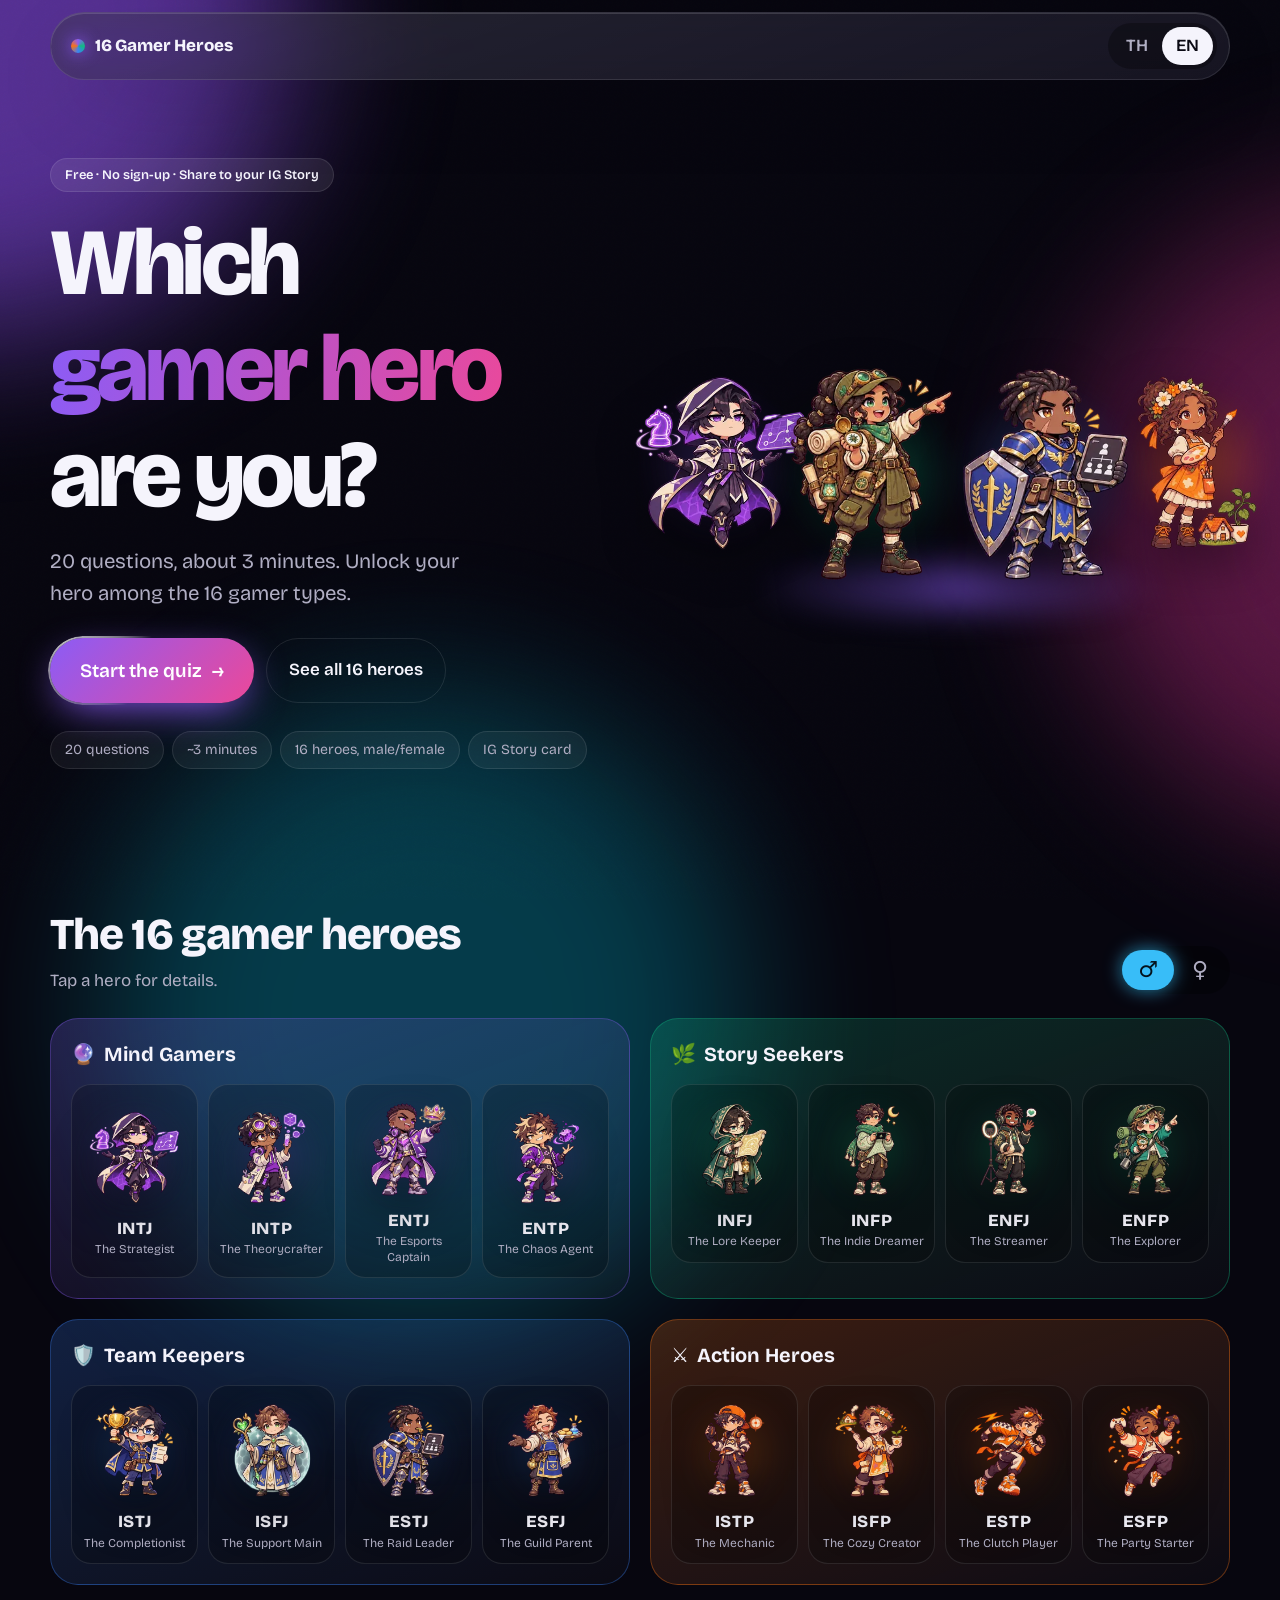
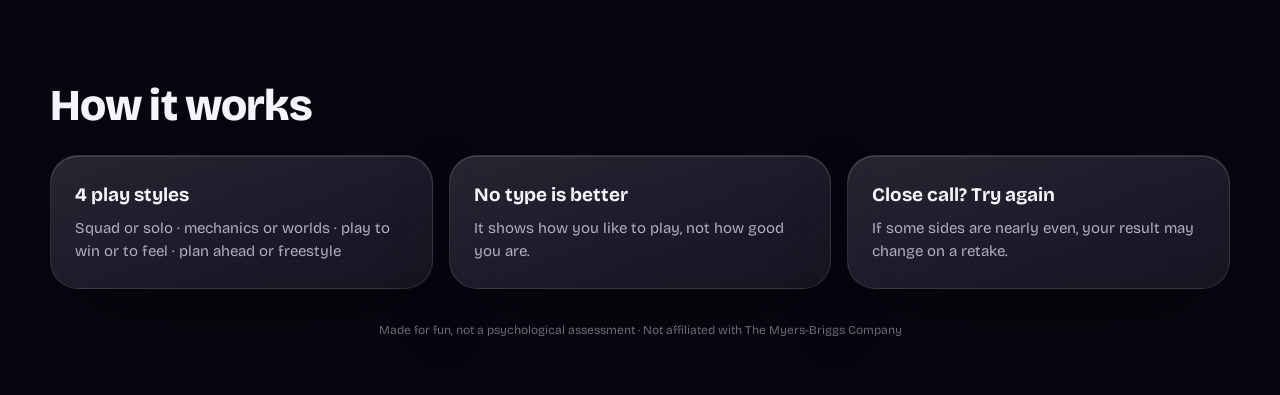
==== commit 6cd0552f: "Mobile QA fixes - Start button on the first screen on phones (incl. 320x568), full width - Hero part" ====
--- a/app/index.html
+++ b/app/index.html
@@ -174,6 +174,12 @@
     </section>
   </main>
 
+  <!-- Mobile: share actions always in reach on the result screen -->
+  <div class="sharebar glass" id="shareBar" hidden>
+    <button class="btn primary" id="shareBtn2" data-t="share"></button>
+    <button class="btn" id="saveBtn2" data-t="save"></button>
+  </div>
+
   <dialog id="typeDialog" class="glass">
     <button class="icon-btn close" id="dlgClose" aria-label="Close">✕</button>
     <div id="dlgBody"></div>
--- a/app/styles.css
+++ b/app/styles.css
@@ -68,7 +68,6 @@
 .btn { display: inline-flex; align-items: center; justify-content: center; gap: 10px; border: 1px solid var(--line); background: oklch(100% 0 0 / .06);
   padding: 14px 22px; border-radius: 999px; font-weight: 600; cursor: pointer; text-decoration: none; color: var(--ink);
   transition: transform .2s var(--ease), background .2s, box-shadow .3s; -webkit-tap-highlight-color: transparent; }
-.btn:hover { background: oklch(100% 0 0 / .12); }
 .btn:active { transform: scale(.96); }
 .btn.primary { position: relative; border: 0; color: #fff; isolation: isolate;
   background: linear-gradient(135deg, var(--c), #ec4899); box-shadow: 0 12px 40px -10px var(--c); }
@@ -79,7 +78,6 @@
 .btn.xl { padding: 18px 30px; font-size: 19px; }
 .btn.ghost { background: none; }
 .arrow { transition: transform .3s var(--ease); }
-.btn:hover .arrow { transform: translateX(4px); }
 .icon-btn { width: 44px; height: 44px; border-radius: 50%; border: 1px solid var(--line); background: oklch(100% 0 0 / .06); cursor: pointer; flex: none; }
 .link { display: block; margin: 16px auto 0; background: none; border: 0; color: var(--muted); cursor: pointer; padding: 8px 16px; }
 .link[disabled] { visibility: hidden; }
@@ -131,7 +129,6 @@
 .tiles { display: grid; grid-template-columns: repeat(4, 1fr); gap: 10px; }
 .type-tile { border: 1px solid var(--line); background: oklch(0% 0 0 / .22); border-radius: 20px; padding: 10px 8px 12px; cursor: pointer; text-align: center;
   transition: transform .35s var(--ease), background .3s, border-color .3s; }
-.type-tile:hover { transform: translateY(-6px) rotate(-1deg); background: color-mix(in oklch, var(--tc), transparent 80%); border-color: var(--tc); }
 .type-tile .chibi { width: 100%; }
 .type-tile .t-code { font-weight: 800; font-family: "Bricolage Grotesque"; letter-spacing: .04em; display: block; margin-top: 4px; }
 .type-tile .t-name { font-size: 12px; color: var(--muted); display: block; line-height: 1.3; }
@@ -158,12 +155,11 @@
   border: 1.5px solid var(--line); background: oklch(100% 0 0 / .04); transition: .25s var(--ease); }
 .stmt.a { --s: #22d3ee; } .stmt.b { --s: #ec4899; }
 .stmt::before { content: ""; display: inline-block; width: 10px; height: 10px; border-radius: 50%; background: var(--s); margin-right: 12px; box-shadow: 0 0 12px var(--s); vertical-align: middle; }
-.stmt:hover, .stmt.sel { border-color: var(--s); background: color-mix(in oklch, var(--s), transparent 85%); transform: scale(1.01); }
+.stmt.sel { border-color: var(--s); background: color-mix(in oklch, var(--s), transparent 85%); transform: scale(1.01); }
 .scale { display: flex; justify-content: center; align-items: center; gap: clamp(14px, 4vw, 28px); padding: 4px 0; }
 .dot { border-radius: 50%; cursor: pointer; background: none; border: 2px solid; transition: .2s var(--ease); }
 .dot.a2, .dot.b2 { width: 52px; height: 52px; } .dot.a1, .dot.b1 { width: 38px; height: 38px; }
 .dot.a2, .dot.a1 { border-color: #22d3ee; } .dot.b2, .dot.b1 { border-color: #ec4899; }
-.dot:hover { transform: scale(1.12); }
 .dot.sel.a2, .dot.sel.a1 { background: #22d3ee; } .dot.sel.b2, .dot.sel.b1 { background: #ec4899; }
 .hint { text-align: center; font-size: 13px; color: var(--muted); margin: 0; }
 
@@ -294,8 +290,6 @@
 .sym-pick .ring { position: absolute; inset: -6px; border-radius: 50%; padding: 2px; opacity: 0; transition: opacity .35s;
   background: conic-gradient(from var(--spin), transparent 0 55%, var(--g) 75%, #fff 80%, transparent 90%);
   -webkit-mask: linear-gradient(#000 0 0) content-box, linear-gradient(#000 0 0); -webkit-mask-composite: xor; mask-composite: exclude; animation: spin 3s linear infinite; }
-.sym-pick:hover { transform: translateY(-4px); }
-.sym-pick:hover .glyph { transform: scale(1.06); }
 .sym-pick.on { border-color: var(--g); background: radial-gradient(circle at 50% 35%, color-mix(in oklch, var(--g), transparent 55%), color-mix(in oklch, var(--g), transparent 88%) 70%);
   box-shadow: 0 0 0 1px var(--g), 0 0 60px -6px color-mix(in oklch, var(--g), transparent 20%), inset 0 1px 0 oklch(100% 0 0 / .25); transform: scale(1.04); }
 .sym-pick.on .ring { opacity: 1; }
@@ -318,3 +312,92 @@
   .r-meta { justify-content: center; }
   .r-hero .r-stage { width: 74%; margin: 0 auto; }
 }
+
+
+/* =====================================================================
+   Mobile QA fixes (v4.1)
+   ===================================================================== */
+/* Hover effects only on devices that really hover (no "stuck" highlight after a tap) */
+@media (hover: hover) {
+  .btn:hover { background: oklch(100% 0 0 / .12); }
+  .btn.primary:hover { background: linear-gradient(135deg, var(--c), #ec4899); filter: brightness(1.08); }
+  .btn:hover .arrow { transform: translateX(4px); }
+  .type-tile:hover { transform: translateY(-6px) rotate(-1deg); background: color-mix(in oklch, var(--tc), transparent 80%); border-color: var(--tc); }
+  .stmt:hover { border-color: var(--s); background: color-mix(in oklch, var(--s), transparent 85%); transform: scale(1.01); }
+  .dot:hover { transform: scale(1.12); }
+  .sym-pick:hover { transform: translateY(-4px); }
+  .sym-pick:hover .glyph { transform: scale(1.06); }
+}
+/* Instant taps: no double-tap zoom delay, no grey flash */
+button, a, .type-tile, .stmt, .dot { touch-action: manipulation; -webkit-tap-highlight-color: transparent; }
+.stmt:active, .dot:active, .type-tile:active, .sym-pick:active { transform: scale(.97); }
+:focus-visible { outline: 2px solid #fff; outline-offset: 3px; }
+
+/* Sticky share bar on phones (result screen only) */
+.sharebar { display: none; }
+@media (max-width: 600px) {
+  .sharebar:not([hidden]) { display: grid; grid-template-columns: 1fr auto; gap: 8px; position: fixed; z-index: 30;
+    left: 10px; right: 10px; bottom: calc(10px + env(safe-area-inset-bottom)); padding: 8px; border-radius: 999px; }
+  .sharebar .btn { min-height: 48px; padding: 12px 18px; }
+  #result { padding-bottom: 76px; }
+}
+
+@media (max-width: 600px) {
+  /* Bigger touch targets in the header */
+  .seg button { min-height: 44px; min-width: 48px; }
+  .nav { padding: 6px 6px 6px 16px; }
+  .brand { white-space: nowrap; font-size: 15px; }
+
+  /* Home: start button visible on the first screen */
+  .hero { gap: 0; }
+  .hero-art { width: 100%; max-width: 420px; aspect-ratio: 16 / 10; }
+  .hero-art .party { padding: 0 8%; }
+  .hero-art .party .chibi { width: 30%; margin: 0 -4%; }
+  .hero-art .party .chibi:nth-child(2), .hero-art .party .chibi:nth-child(3) { width: 36%; }
+  .hero-art::after { bottom: 6%; }
+  .hero h1 { margin-top: 10px; }
+  html[lang="th"] .hero h1 { font-size: clamp(34px, 10vw, 44px); }
+  .hero .pill { font-size: 12px; }
+  .lead { margin-top: 10px; font-size: 16px; }
+  .cta { margin-top: 18px; gap: 10px; }
+  .btn.xl { padding: 16px 22px; font-size: 18px; min-height: 54px; }
+  .hero .chips { margin-top: 18px; }
+  .friend { padding: 10px 14px; font-size: 14px; margin-bottom: 4px; }
+  .friend .chibi { width: 52px; }
+
+  /* Result: share card comes right after the hero */
+  .result .r-card { order: -1; }
+  .result .r-hero { order: -2; }
+}
+@media (max-width: 360px) {
+  .brand { font-size: 13px; gap: 8px; }
+  .brand-dot { width: 12px; height: 12px; }
+  .seg button { min-width: 44px; padding: 6px 10px; }
+}
+
+/* Short phones (iPhone SE etc.): the whole question fits without scrolling */
+@media (max-height: 700px) and (max-width: 600px) {
+  .quiz-top { margin-bottom: 12px; }
+  .qcard { padding: 18px 16px; gap: 12px; }
+  .qtext { font-size: 21px; min-height: 2.4em; }
+  .stmt { padding: 14px 16px; min-height: 60px; font-size: 16px; }
+  .dot.a2, .dot.b2 { width: 46px; height: 46px; } .dot.a1, .dot.b1 { width: 36px; height: 36px; }
+  .hint { font-size: 12px; }
+  .link { margin-top: 6px; }
+  .hero-art { aspect-ratio: 16 / 9; }
+  .create .muted { margin-bottom: 22px; }
+}
+/* Bigger invisible tap area around the small "leaning" circles */
+.dot { position: relative; }
+.dot::after { content: ""; position: absolute; inset: -9px; border-radius: 50%; }
+@media (max-width: 600px) {
+  .hero .cta .btn.primary { flex: 1 1 100%; white-space: nowrap; }
+  .hero .cta .btn.ghost { flex: 1 1 100%; min-height: 44px; padding: 8px; border: 0; background: none; text-decoration: underline; text-underline-offset: 4px; color: var(--muted); }
+}
+@media (max-height: 700px) and (max-width: 600px) {
+  .hero-art { aspect-ratio: 2 / 1; max-width: 340px; }
+  .hero h1 { font-size: clamp(30px, 9vw, 38px); }
+  html[lang="th"] .hero h1 { font-size: clamp(30px, 9.5vw, 40px); }
+  .lead { font-size: 15px; }
+  .hero .pill { font-size: 11px; padding: 4px 12px; }
+}
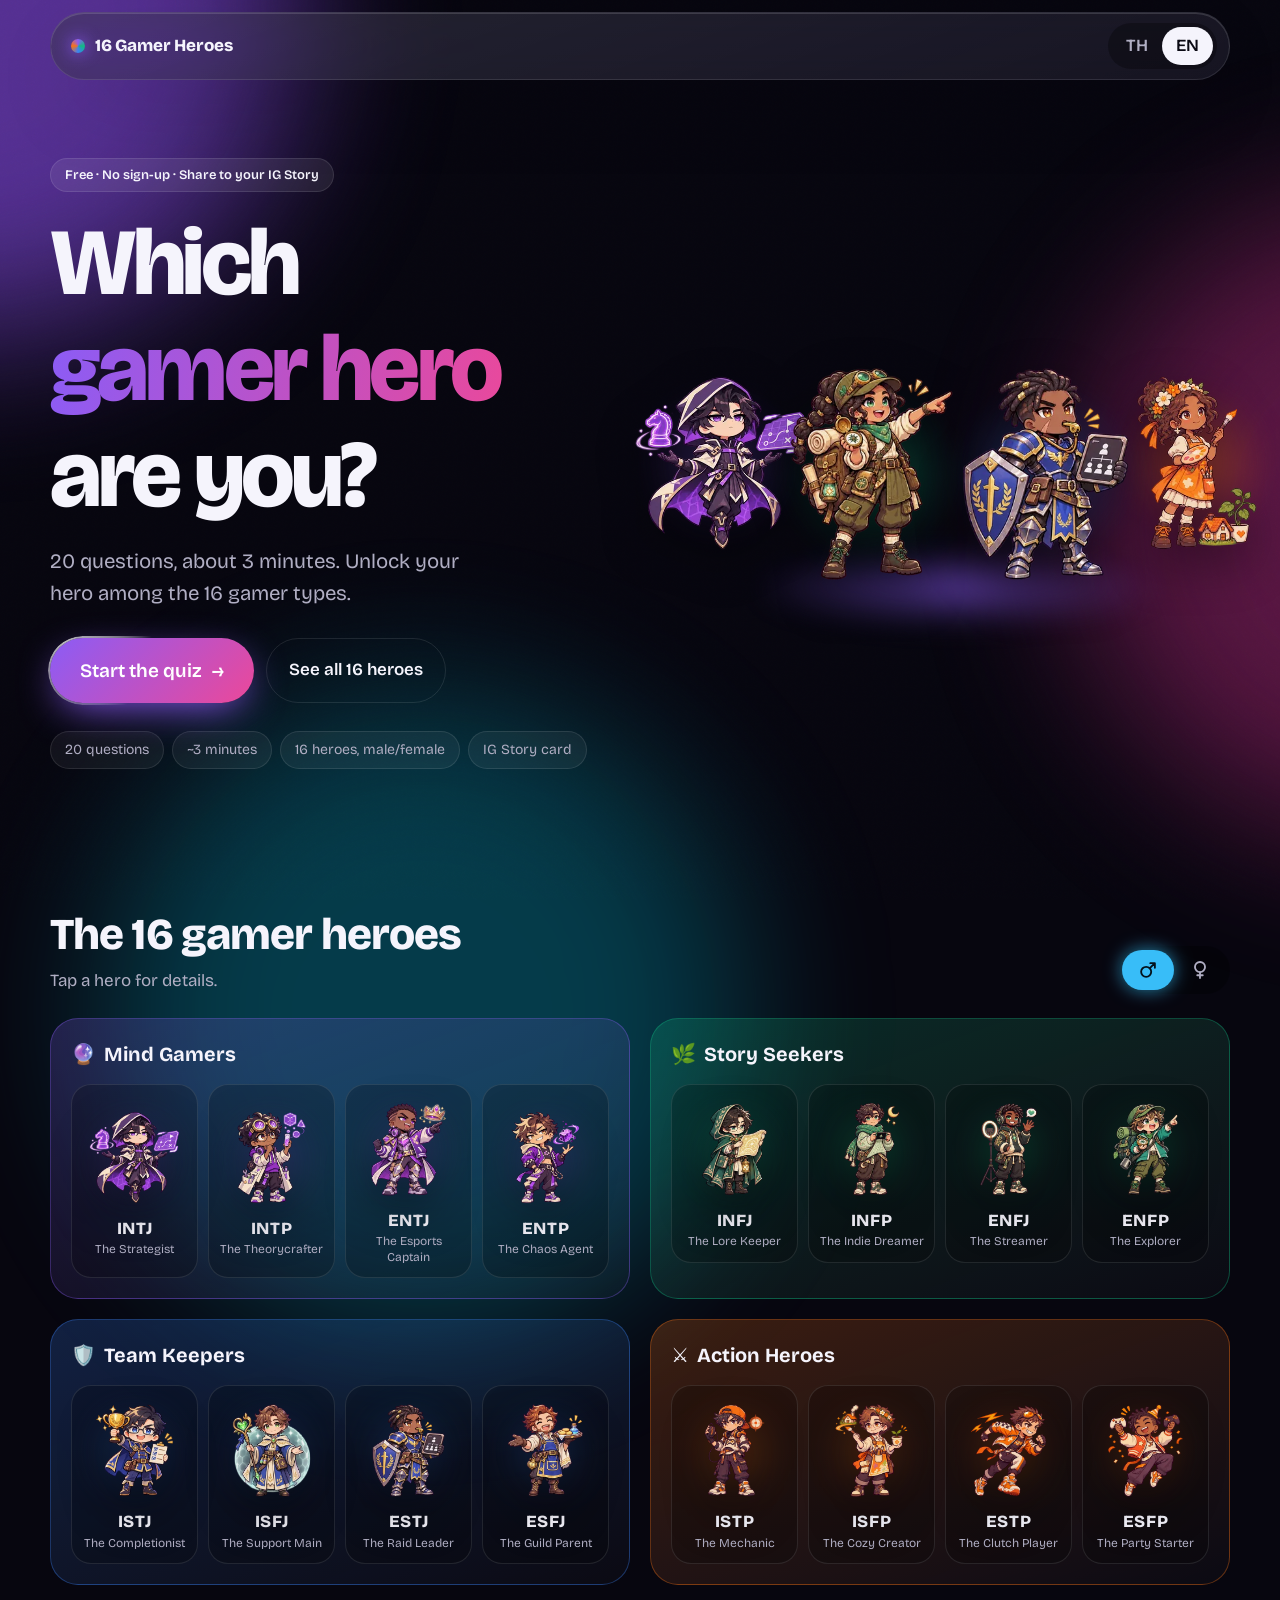
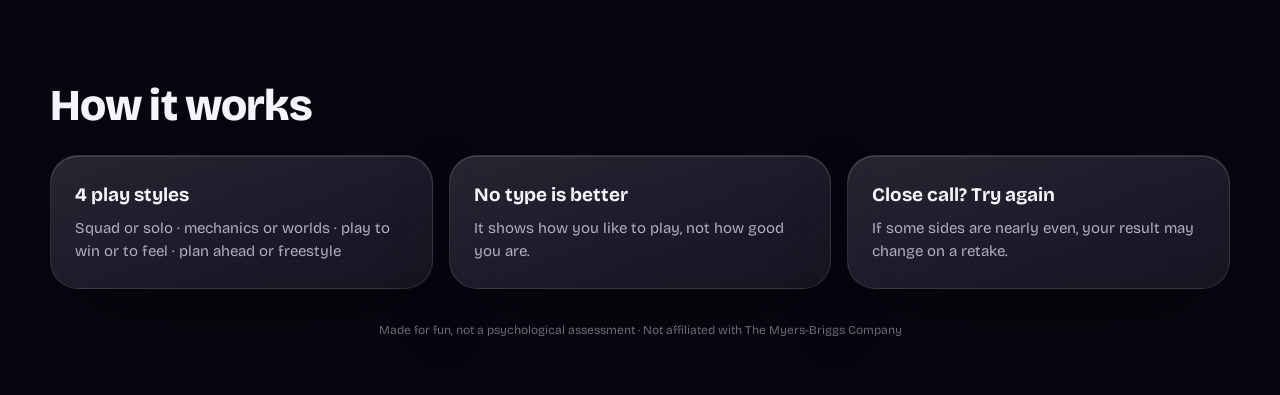
==== commit 03a4441c: "Center the male/female icons in their buttons Replace the ♂/♀ font glyphs (whose shapes sit off-cent" ====
--- a/app/index.html
+++ b/app/index.html
@@ -60,7 +60,7 @@
             <p class="muted" data-t="gallerySub"></p>
           </div>
           <div class="seg sym-seg" role="group" aria-label="Gender">
-            <button data-gender="m" class="m" data-aria="male">♂</button><button data-gender="f" class="f" data-aria="female">♀</button>
+            <button data-gender="m" class="m" data-aria="male"><svg class="gicon" viewBox="0 0 24 24" aria-hidden="true"><circle cx="10" cy="14" r="5.5"/><path d="M14 10 19.5 4.5M14.5 4.5h5v5"/></svg></button><button data-gender="f" class="f" data-aria="female"><svg class="gicon" viewBox="0 0 24 24" aria-hidden="true"><circle cx="12" cy="8.75" r="5.5"/><path d="M12 14.25v6.5M9 17.75h6"/></svg></button>
           </div>
         </div>
         <div class="groups" id="groups"></div>
@@ -79,8 +79,8 @@
         <h2 data-t="createTitle"></h2>
         <p class="muted" data-t="createSub"></p>
         <div class="gender-pick" role="radiogroup">
-          <button class="sym-pick m" data-gender="m" data-aria="male"><span class="ring"></span><span class="glyph">♂</span></button>
-          <button class="sym-pick f" data-gender="f" data-aria="female"><span class="ring"></span><span class="glyph">♀</span></button>
+          <button class="sym-pick m" data-gender="m" data-aria="male"><span class="ring"></span><span class="glyph"><svg class="gicon" viewBox="0 0 24 24" aria-hidden="true"><circle cx="10" cy="14" r="5.5"/><path d="M14 10 19.5 4.5M14.5 4.5h5v5"/></svg></span></button>
+          <button class="sym-pick f" data-gender="f" data-aria="female"><span class="ring"></span><span class="glyph"><svg class="gicon" viewBox="0 0 24 24" aria-hidden="true"><circle cx="12" cy="8.75" r="5.5"/><path d="M12 14.25v6.5M9 17.75h6"/></svg></span></button>
         </div>
         <div class="cta center">
           <button class="btn primary xl" id="goBtn"><span data-t="createGo"></span><span class="arrow">→</span></button>
@@ -124,7 +124,7 @@
             <div class="r-meta">
               <span class="pill group-pill" id="rGroup"></span>
               <div class="seg sym-seg small" role="group" aria-label="Gender">
-                <button data-gender="m" class="m" data-aria="male">♂</button><button data-gender="f" class="f" data-aria="female">♀</button>
+                <button data-gender="m" class="m" data-aria="male"><svg class="gicon" viewBox="0 0 24 24" aria-hidden="true"><circle cx="10" cy="14" r="5.5"/><path d="M14 10 19.5 4.5M14.5 4.5h5v5"/></svg></button><button data-gender="f" class="f" data-aria="female"><svg class="gicon" viewBox="0 0 24 24" aria-hidden="true"><circle cx="12" cy="8.75" r="5.5"/><path d="M12 14.25v6.5M9 17.75h6"/></svg></button>
               </div>
             </div>
           </div>
--- a/app/styles.css
+++ b/app/styles.css
@@ -401,3 +401,11 @@
   .lead { font-size: 15px; }
   .hero .pill { font-size: 11px; padding: 4px 12px; }
 }
+
+/* Gender icons: SVG drawn so the whole shape sits on the exact centre of the button */
+.gicon { display: block; width: 1em; height: 1em; fill: none; stroke: currentColor; stroke-width: 2; stroke-linecap: round; stroke-linejoin: round; }
+.sym-pick .glyph { display: grid; place-items: center; width: 100%; height: 100%; text-shadow: none; }
+.sym-pick .glyph .gicon { width: 52%; height: 52%; stroke-width: 1.7; filter: drop-shadow(0 0 12px color-mix(in oklch, var(--g), transparent 30%)); }
+.sym-seg button { display: inline-grid; place-items: center; }
+.sym-seg button .gicon { width: 22px; height: 22px; }
+.sym-seg.small button .gicon { width: 18px; height: 18px; }
